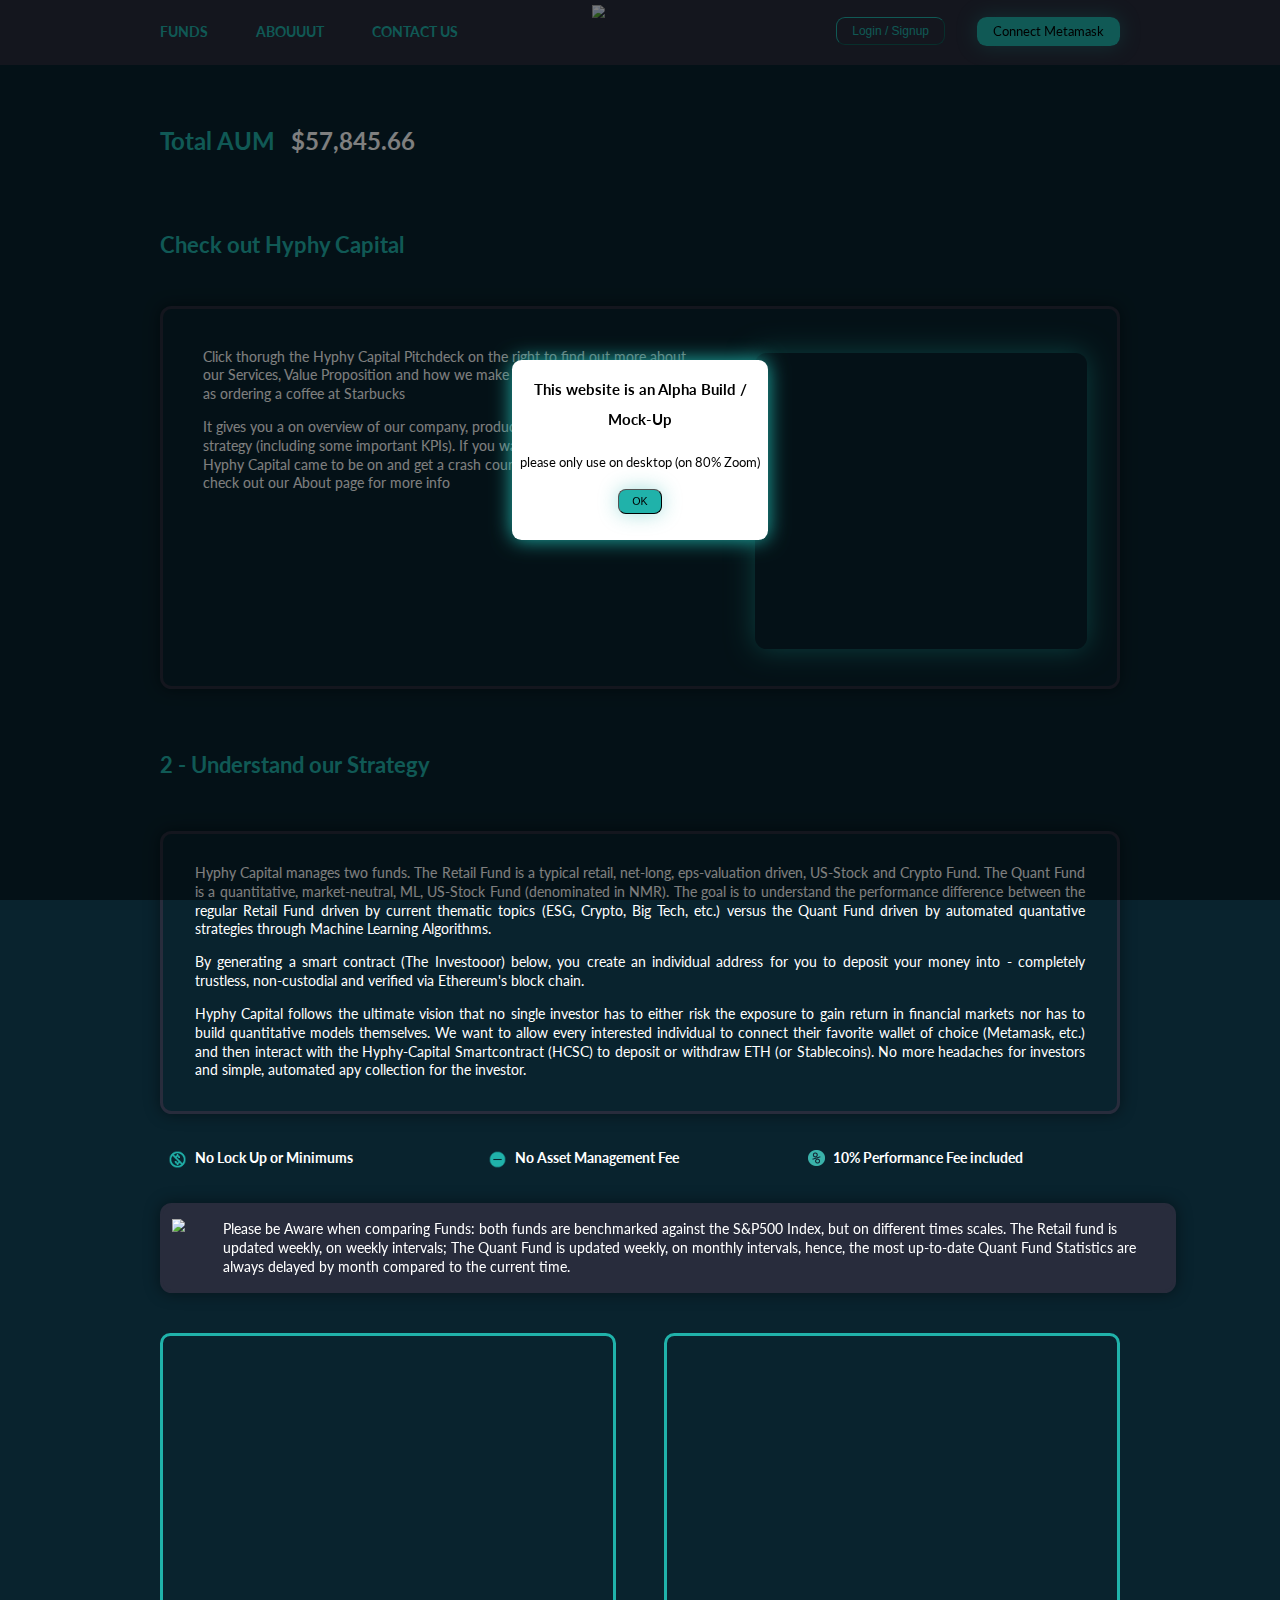
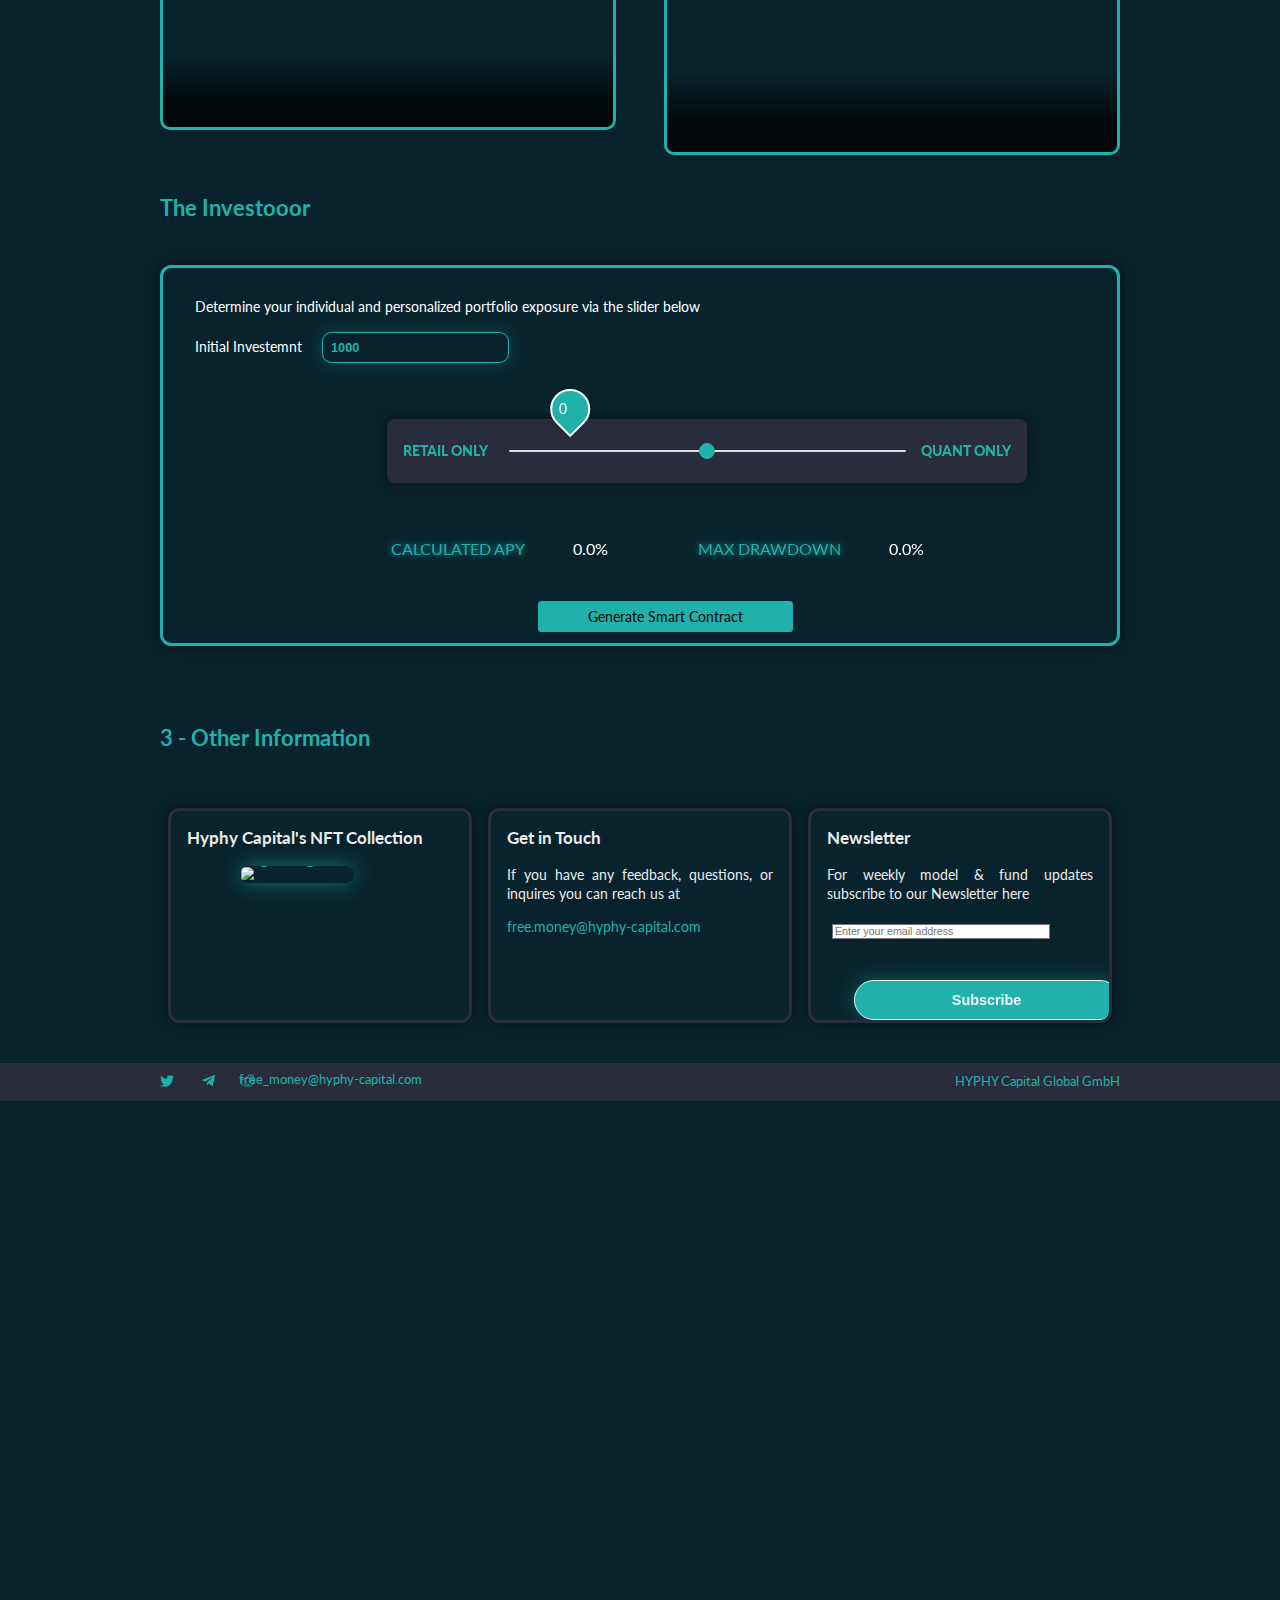
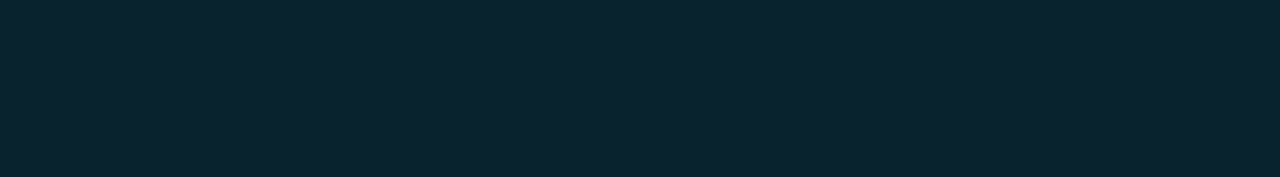
==== index.html @ 33135ef3 "testing" ====
<!DOCTYPE html>
<html lang="en" dir="ltr">
  <head>
    <meta charset="utf-8">
    <meta name="viewport" content="width=device-width, initial-scale=0.8">
    <link rel="icon" type="image/png" href="images/favicon.png"/>
    <title>Funds</title>
    <link rel="preconnect" href="https://fonts.gstatic.com">
    <link href="https://fonts.googleapis.com/css2?family=Lato&display=swap" rel="stylesheet">
    <link rel="stylesheet" href="index51.css">
    <!-- Global site tag (gtag.js) - Google Analytics -->
    <script async src="https://www.googletagmanager.com/gtag/js?id=G-0PZH8E61PS"></script>
    <script>
      window.dataLayer = window.dataLayer || [];
      function gtag(){dataLayer.push(arguments);}
      gtag('js', new Date());

      gtag('config', 'G-0PZH8E61PS');
    </script>
  </head>
  <body style="background-color:#09232eff;">
    <div id="PopUpMain">
      <div id="PopUp">
        <h3 id="Heading">This website is an Alpha Build / Mock-Up</h3>
        <p> please only use on desktop (on 80% Zoom)</p>
        <button class="button-popup">OK</button>

      </div>

    </div>
    <script src="https://ajax.googleapis.com/ajax/libs/jquery/3.3.1/jquery.min.js" type="text/javascript"></script>
    <script type="text/javascript">
    $('.button-popup').click(function(){
        $('#PopUpMain').css('display','none');
      });

    </script>
    <div class="banner"></div>
      <div class="container">
        <div class="nav-wrapper">
          <div class="left-side">
            <div class="nav-link-wrapper active-nav-link">

              <a href="index.html"><p>FUNDS</p></a>
            </div>
            <div class="nav-link-wrapper">
              <a href="about.html"><p>ABOUUUT</p></a>
            </div>
            <div class="nav-link-wrapper">
              <a href="about.html"><p>CONTACT US</p></a>
            </div>
          </div>
          <div class="middle-side">
            <a href="about.html"><img src="images/Hyphy_Logo.png" style="width:120px;height:65px;"></img></a>
          </div>
          <div class="right-side">
            <div class="login nav-link-wrapper">
              <!-- Trigger/Open The Modal -->
              <a href="account_login"><button id="myBtn" class='login-button'>Login / Signup</button></a>

              <!-- The Modal -->
            </div>
            <div class="brand">
              <p><a href="https://metamask.io/" class="button-wallet" target="_blank"> Connect Metamask</a></p>
            </div>
          </div>
        </div>
      </div>
      <div class="aum-wrapper">
        <div class="aum-text"><h2>Total AUM</h2></div>
        <div class="aum-figure"><h2> $57,845.66</h2></div>
      </div>
      <div class="description-wrapper">
        <div class="description-header"><h3> Check out Hyphy Capital </h3></div>
        <div class="description-text-pitchapp">
          <div class="description-text-pitchapp-left">
            <p>Click thorugh the Hyphy Capital Pitchdeck on the right to find out more about our Services, Value Proposition and how we make investing as easy and simple as ordering a coffee at Starbucks </p>
            <p>It gives you a on overview of our company, product, investment process and strategy (including some important KPIs). If you want to learn more about how Hyphy Capital came to be on and get a crash course on investing in 2022 check out our About page for more info</p>
            <div class="arrow"><img src="images/arrow1.png" width="160px" height="70%"></div>
          </div>
          <div class="description-text-pitchapp-right">
            <iframe src="https://pitch.com/embed/d4116bac-54a6-44ca-a33e-fd8a8e272f26" allow="fullscreen" width="96%" height="370" style="border:0"></iframe>
          </div>
        </div>
      </div>
      <div class="description-wrapper">
        <div class="description-header"><h3>2 - Understand our Strategy </h3></div>
        <div class="description-text"> <p>Hyphy Capital manages two funds. The Retail Fund is a typical retail, net-long, eps-valuation driven, US-Stock and Crypto Fund. The Quant Fund is a quantitative, market-neutral, ML, US-Stock Fund (denominated in NMR).
        The goal is to understand the performance difference between the regular Retail Fund driven by current thematic topics (ESG, Crypto, Big Tech, etc.) versus the
        Quant Fund driven by automated quantative strategies through Machine Learning Algorithms.</p>
        <p>By generating a smart contract (The Investooor) below, you create an individual address for you to deposit your money into - completely trustless, non-custodial and verified via Ethereum's block chain.</p>
        <p>Hyphy Capital follows the ultimate vision that no single investor has to either risk the exposure to gain return in financial markets nor has to build quantitative models themselves. We want to allow every interested individual to connect their favorite
          wallet of choice (Metamask, etc.) and then interact with the Hyphy-Capital Smartcontract (HCSC) to deposit or withdraw ETH (or Stablecoins). No more headaches for investors and simple, automated apy collection for the investor. </p></div>

      </div>
      <div class="usp-wrapper">
        <div class="No-Lock">
          <img src="images/nofee.png" style="width:24px;height:24px;"><p>No Lock Up or Minimums</p>
        </div>
        <div class="No-Asset">
        <img src="images/minus.png" style="width:24px;height:24px;"><p>No Asset Management Fee</p>
        </div>
        <div class="Performance-Fee">
        <img src="images/percentage_sign.png" style="width:21px;height:21px;"></a><p>10% Performance Fee included</p>
        </div>
      </div>
      <div class="attention-wrapper">
        <div class="attention-box">
          <img src="images/attention.png" style="width:50px;height:50px;"><p>Please be Aware when comparing Funds: both funds are benchmarked against the S&P500 Index, but on different times scales. The Retail fund is updated weekly, on weekly intervals; The Quant Fund is updated weekly, on monthly intervals,
            hence, the most up-to-date Quant Fund Statistics are always delayed by month compared to the current time.</p>
        </div>
      </div>
      <div class="content-wrapper">
        <div class="portfolio-items-wrapper">
          <! CARD 1>
          <div class="card-wrapper-left">
            <div class="card-left">
              <div class="card-content">

                <h2 class="card-title-left">RETAIL FUND - for the left side of the curve</h2>
                <p class="card-body">Valuation Model based long term, retail, net long, stock and crypto Fund</p>
                <a href="retail.html" class="button"> Learn More</a>
              </div>
            </div>

        </div>
          <! CARD 2>
          <div class="card-wrapper-right">
            <div class="card-right">
              <div class="card-content">

                <h2 class="card-title-right">QUANT FUND - for the right side of the curve</h2>
                <p class="card-body">ML Model based short term, statistical, market neutral, stock Fund denominated in crypto</p>
                <a href="quant.html" class="button"> Learn More</a>
              </div>
            </div>
          </div>
        </div>
      </div>
      <div class="investor-card">
        <div class="investor-description-header"><h3>The Investooor</h3></div>
        <div class="description-card-text"> <p>Determine your individual and personalized portfolio exposure via the slider below</p>
          <div class="form-group">
    				<label class='form-invest' for="price">Initial Investemnt</label>
    				<input type="text" name="price" value="1000" class="form-control">
    			</div>
          <div class="range">
            <div class="sliderValue">
              <label for="quantity"><span name='slider_span'>0</span></label>
            </div>
              <div class="field">
                <div class="value left"> RETAIL ONLY</div>
                <input name="slider_input" type="range" min="-100" max="100" value="0" steps="1">
                <div class="value right">QUANT ONLY</div>
              </div>
            </div>
            <div class="individ-apy-wrapper">
              <div class="drawdown-investor">
                <div class="apy-investor-text">CALCULATED APY</div>
                <span name='total2'>0</span>
              </div>
              <div class="apy-investor">
                <div class="drawdown-investor-text">MAX DRAWDOWN</div>
                <span name='total'>0</span>
              </div>
            </div>
            <script>
              const slideValue = document.querySelector("[name=slider_span]");
              const inputSlider = document.querySelector("[name=slider_input]");
              inputSlider.oninput = (()=>{
                let value = inputSlider.value;
                slideValue.textContent = value;
                slideValue.style.left = (value/2) + "%";
                slideValue.classList.add("show");
              });

            </script>
            <script type="text/javascript">
            // Grab the things I need in the DOM

          	const priceInput = document.querySelector("[name=price]");
          	const quantityInput = document.querySelector("[name=slider_input]");
          	const total = document.querySelector("[name=total]");
            const total2 = document.querySelector("[name=total2]");
          	const quantityLabel = document.querySelector("[name=slider_span]");

          	// Write the function here
          	function calculateDrawdownCost() {
          		const price = priceInput.value;
          		const quantity = quantityInput.value;
          		const cost = price * quantity;
          		console.log(cost);
          		total.innerText = cost.toFixed(1) + "%";
          	}
            function calculateApyCost() {
          		const price = priceInput.value;
          		const quantity = quantityInput.value;
          		const cost = price * quantity;
          		console.log(cost);
          		total2.innerText = cost.toFixed(1) + "%";
          	}

          	//on first run
          	calculateDrawdownCost();
            calculateApyCost();

          	// Add Events Listeners
          	priceInput.addEventListener("[name=price]", calculateDrawdownCost);
          	quantityInput.addEventListener("input", calculateDrawdownCost);
            quantityInput.addEventListener("input", calculateApyCost);
          	quantityInput.addEventListener("[name=slider_input]", updateQuantityLabel);

            </script>
            <div class="generate-contract">
              <a href="retail.html" class="sc-button"> Generate Smart Contract</a>
            </div>
          </div>
      </div>
      <div class="description-2-wrapper">
        <div class="description-header"><h3>3 - Other Information</h3></div>
        <div class="Other-columns">
          <div class="NFT-slider"><h3>Hyphy Capital's NFT Collection</h3>
            <div class="filterDiv 001 show">
              <div class="card">
                <div class="slider">
                  <div class="slides">
                    <input type="radio" name="radio-btn" id="radio1">
                    <input type="radio" name="radio-btn" id="radio2">
                    <input type="radio" name="radio-btn" id="radio3">
                    <input type="radio" name="radio-btn" id="radio4">

                    <div title='KrazyKoala NFT' class="slide first">
                      <a href="https://opensea.io/assets/0x8056ad118916db0feef1c8b82744fa37e5d57cc0/7909">
                      <img src="hc_nft_1.jpeg" alt=""></a>
                    </div>
                    <div class="slide">
                      <a href="https://opensea.io/assets/0xda22422592ee3623c8d3c40fe0059cdecf30ca79/24065">
                      <img src="nft2.png" alt=""></a>
                    </div>
                    <div class="slide">
                      <a href="https://opensea.io/assets/0x78c7549716a6290bd92005eb2a4da9701599428a/3004">
                      <img src="nft3.jpeg" alt=""></a>
                    </div>
                    <div class="slide ">
                      <a href="https://opensea.io/assets/0x78c7549716a6290bd92005eb2a4da9701599428a/5715">
                      <img src="nft4.jpeg" alt=""></a>
                    </div>
                    <div class="navigation-auto">
                      <div class="auto-btn1"></div>
                      <div class="auto-btn2"></div>
                      <div class="auto-btn3"></div>
                      <div class="auto-btn4"></div>

                    </div>
                  </div>
                    <div class="navigation-manual">
                    <label for="radio1" class="manual-btn"></label>
                    <label for="radio2" class="manual-btn"></label>
                    <label for="radio3" class="manual-btn"></label>
                    <label for="radio4" class="manual-btn"></label>

                    </div>
                  </div>
              </div>
            </div>
          </div>
          <div class="Contact"> <h3>Get in Touch</h3><p>If you have any feedback, questions, or inquires you can reach us at</p><p><a>free.money@hyphy-capital.com</a></p></div>
          <div class="Newsletter-main"><h3>Newsletter</h3> <p>For weekly model & fund updates subscribe to our Newsletter here</p>
            <link href="//cdn-images.mailchimp.com/embedcode/horizontal-slim-10_7.css" rel="stylesheet" type="text/css">
            <style type="text/css">
            	#mc_embed_signup{}
            	/* Add your own Mailchimp form style overrides in your site stylesheet or in this style block.
            	   We recommend moving this block and the preceding CSS link to the HEAD of your HTML file. */
            </style>
            <div id="mc_embed_signup">
            <form action="https://hyphy-capital.us5.list-manage.com/subscribe/post?u=2433caf9b27ea63d16f3f8ee9&amp;id=472504d957" method="post" id="mc-embedded-subscribe-form" name="mc-embedded-subscribe-form" class="validate" target="_blank" novalidate>
                <div id="mc_embed_signup_scroll">
              <div class="newsletter-wrapper">
            	<h1><label for="mce-EMAIL"></label></h1></div>
            	<input type="email" value="" name="EMAIL" class="email" id="mce-EMAIL" placeholder="Enter your email address" required style="position: relative;left: 2%;top: 1%; width:80%;">
                <!-- real people should not fill this in and expect good things - do not remove this or risk form bot signups-->
                <div style="position: absolute; left: -5000px;" aria-hidden="true"><input type="text" name="b_2433caf9b27ea63d16f3f8ee9_472504d957" tabindex="-1" value=""></div>
                <div class="clear"><input type="submit" value="Subscribe" name="subscribe" id="mc-embedded-subscribe" class="newsletter-button" style="position: relative;left: 10%;margin-top:15%;"></div>
                </div>
            </form>
            </div>
          </div>
        </div>
      </div>
      <div class="Footer">
        <div class="Links">
          <div class="twitter">
            <a href="https://twitter.com"><img src="images/twitter_icon_lsg.png" style="color:red;width:18px;height:18px;"></a>
          </div>
          <div class="tele">
          <a href="https://telegram.com"><img src="images/tele_icon_lsg.png" style="width:21px;height:21px;"></a>
          </div>
          <div class="reddit">
          <a href="https://reddit.com"><img src="images/reddit_icon_lsg.png" style="width:19px;height:19px;"></a>
          </div>
        </div>
        <div class="email">free_money@hyphy-capital.com</div>
        <div class="Info">HYPHY Capital Global GmbH</div>

      </div>

</body>

</html>
---- index51.css ----
body{
  font-family: "Lato", sans-serif;
  margin: 0px;
  line-height: 2;
  zoom: 80%;
  }

.container{
  display: grid;
  position: sticky;
  top: 0px;
  grid-template-columns: 1fr;
}

.container-info{
  display: grid;
  grid-template-columns: 1fr;
}

#PopUpMain {
  position: fixed;
  width: 100%;
  height: 100%;
  background-color: rgb(0, 0, 0, 0.5);
  z-index: 1001;
}

#PopUp {
  width: 20%;
  height: 20%;
  background-color: white;
  position: absolute;
  top: 50%;
  left: 50%;
  transform: translate(-50%, -50%);
  box-shadow: 0 0 25px lightseagreen;
  border-radius: 0.75em;
  text-align: center;

}

.button-popup {
  cursor: pointer;
  display: inline;
  text-decoration: none;
  color: black;
  background-color: lightseagreen;
  box-shadow: 0 0 25px rgba(32,178,170, 0.4);
  padding: 0.5em 1.25em;
  border-radius: 0.75em;

}

.modal {
  display: none; /* Hidden by default */
  position: fixed; /* Stay in place */
  z-index: 1; /* Sit on top */
  padding-top: 100px; /* Location of the box */
  left: 0;
  top: 0;
  width: 100%; /* Full width */
  height: 100%; /* Full height */
  overflow: auto; /* Enable scroll if needed */
  background-color: rgb(0,0,0); /* Fallback color */
  background-color: rgba(0,0,0,0.4); /* Black w/ opacity */
}

/* Modal Content
.modal-content {
  background-color: #fefefe;
  margin: auto;
  padding: 20px;
  border: 1px solid #888;
  width: 80%;
}

/* The Close Button */
.close {
  color: #aaaaaa;
  float: right;
  font-size: 28px;
  font-weight: bold;
}

.close:hover,
.close:focus {
  color: #000;
  text-decoration: none;
  cursor: pointer;
}

.modal-content{
  position: absolute;
  top: 50%;
  left: 50%;
  transform: translate(-50%, -50%);
  width: 400px;
  background: white;
  border-radius: 10px;
  box-shadow: 10px 10px 15px rgba(0,0,0,0.05);
}
.modal-content h1{
  text-align: center;
  padding: 20px 0;
  border-bottom: 1px solid silver;
}

.modal-content span{
  position: relative;
  left: -5%;

}
.modal-content form{
  padding: 0 40px;
  box-sizing: border-box;
}
form .txt_field{
  position: relative;
  border-bottom: 2px solid #adadad;
  margin: 30px 0;
}
.txt_field input{
  width: 100%;
  padding: 0 5px;
  height: 40px;
  font-size: 16px;
  border: none;
  background: none;
  outline: none;
}
.txt_field label{
  position: absolute;
  top: 50%;
  left: 5px;
  color: #adadad;
  transform: translateY(-50%);
  font-size: 16px;
  pointer-events: none;
  transition: .5s;
}
.txt_field span::before{
  content: '';
  position: absolute;
  top: 40px;
  left: 0;
  width: 0%;
  height: 2px;
  background: #2691d9;
  transition: .5s;
}
.txt_field input:focus ~ label,
.txt_field input:valid ~ label{
  top: -5px;
  color: #2691d9;
}
.txt_field input:focus ~ span::before,
.txt_field input:valid ~ span::before{
  width: 100%;
}
.pass{
  margin: -5px 0 20px 5px;
  color: #a6a6a6;
  cursor: pointer;
}
.pass:hover{
  text-decoration: underline;
}
input[type="submit"]{
  width: 100%;
  height: 50px;
  border: 1px solid;
  background: lightseagreen;
  border-radius: 25px;
  font-size: 18px;
  color: #e9f4fb;
  font-weight: 700;
  cursor: pointer;
  outline: none;
}
input[type="submit"]:hover{
  border-color: #2691d9;
  box-shadow: 0 0 35px rgb(32, 178, 170, 85%);
  transition: .5s;
}
.signup_link{
  margin: 30px 0;
  text-align: center;
  font-size: 16px;
  color: #666666;
}
.signup_link a{
  color: #2691d9;
  text-decoration: none;
}
.signup_link a:hover{
  text-decoration: underline;
}

.nav-wrapper{
  display: flex;
  justify-content: space-between;
  padding-left: 200px;
  padding-top: 5px;

  padding-right: 200px;
  color: lightseagreen;
  background-color: #282c3c;
}

.content {
  padding: 16px;
}

/* The sticky class is added to the navbar with JS when it reaches its scroll position */
.sticky {
  position: fixed;
  top: 0;
  width: 100%;
}

/* Add some top padding to the page content to prevent sudden quick movement (as the navigation bar gets a new position at the top of the page (position:fixed and top:0) */
.sticky + .content {
  padding-top: 60px;
}

.left-side{
  display: flex;
}

.middle-side {
  position: relative;
  left: -40px;
}

.right-side {
  display: flex;
}

.login {
  position: relative;
  top: 20%;
  margin-right: 40px;
}

.nav-wrapper > .left-side > div {
  margin-right: 60px;
  font-size: 15px;

}


.nav-link-wrapper{
  height: 25px;
  font-weight: bold;
  padding-bottom: 1px;
  font-size: 18px;
  color: lightseagreen;
  border-bottom: 3px solid transparent;
  transition: border-bottom 0.5s;
  /*margin-right: 40px;*/
}

.nav-link-wrapper a {
  font-size: 18px;
  font-weight: bold;
  color: lightseagreen;
  text-decoration: none;
  transition: 0.5s;
}

.nav-link-wrapper:hover {
  border-bottom: 1px solid lightseagreen;
}

.nav-link-wrapper a:hover {
  color: lightseagreen;
}



.active-nav-link a {
  color:lightseagreen !important;
}


.aum-wrapper {
  padding-top: 40px;
  padding-left: 200px;
  display: flex;
}

.aum-text {
  color: lightseagreen;
  font-size: 20px;
  font-weight: 900;
  padding-right: 20px;
}

.aum-figure {
  color: white;
  font-size: 20px;
  font-weight: 900;
}

.description-wrapper-header {
  justify-content: space-between;
  padding-left: 100px;
  padding-right: 100px;
  padding-top: 100px;
  padding-bottom: 20px;

}

.description-wrapper {
  justify-content: space-between;
  padding-left: 200px;
  padding-right: 200px;
  padding-top: 20px;
  padding-bottom: 20px;

}

.investor-card {
  justify-content: space-between;
  padding-left: 200px;
  padding-right: 200px;
  padding-bottom: 60px;

}

.description-2-wrapper {
  justify-content: space-between;
  padding-left: 200px;
  padding-right: 200px;
  padding-bottom: 40px;

}

.description-header {
  font-size: 24px;
  font-weight: 900;
  color: lightseagreen;
  padding-bottom: 20px;
}

.investor-description-header {
  font-size: 24px;
  font-weight: 900;
  color: lightseagreen;
  padding-bottom: 10px;
}



.description-text {
  color: #EBEBEB;
  margin-top: 5px;
  font-size: 18px;
  line-height: 1.3;
  text-align: justify;
}

.description-card-text {
  color: #EBEBEB;
  margin-top: 5px;
  font-size: 18px;
  line-height: 1.3;
  text-align: justify;
}


.description-text-pitchapp {
  font-size: 18px;
  line-height: 1.3;
  padding-left: 20px;
  padding-right: 20px;
  color: white;
  background-color: #09232eff;
  box-shadow: 0 0 20px rgba(0, 0, 0, 0.45);
  border-style: solid;
  border-color: #282c3c;
  border-radius: 0.9rem;
  overflow: hidden;
  display: grid;
  grid-template-columns: 1fr 1fr;
}

.description-text-pitchapp-left {
  padding-top: 30px;
  padding-left: 30px;
  padding-right: 40px;
}

.arrow {
  padding-top: 50px;
  padding-left: 450px;
  transform: rotate(-20deg);
  /*text-align: center;*/
}

.description-text-pitchapp-right {
  position: relative;
  vertical-align: middle;
  padding-top: 55px;
  padding-bottom: 40px;
  padding-left: 40px;
}

.description-text-pitchapp-right iframe {
  background-color: #09232eff;
  box-shadow: 0 0 35px rgb(32, 178, 170, 65%);
  border-style: solid;
  border-color: lightseagreen;
  border-radius: 0.9rem;
  overflow: hidden;
}

.Other-columns {
  display: grid;
  grid-template-columns: 1fr 1fr 1fr;
}


.NFT-slider {
  color: #EBEBEB;
  margin: 10px;
  font-size: 18px;
  line-height: 1.3;
  text-align: justify;
  padding-left: 20px;
  padding-right: 20px;
  background-color: #09232eff;
  box-shadow: 0 0 20px rgb(0 0 0 / 45%);
  border-style: solid;
  border-color: #282c3c;
  border-radius: 0.9rem;
  overflow: hidden;
}

.Contact {
  color: #EBEBEB;
  margin: 10px;
  font-size: 18px;
  line-height: 1.3;
  text-align: justify;
  padding-left: 20px;
  padding-right: 20px;
  background-color: #09232eff;
  box-shadow: 0 0 20px rgb(0 0 0 / 45%);
  border-style: solid;
  border-color: #282c3c;
  border-radius: 0.9rem;
  overflow: hidden;
}

.Contact a {
  color: lightseagreen;
  background-color: transparent;
  text-decoration: none;
}

.Newsletter-main {
  color: #EBEBEB;
  margin: 10px;
  font-size: 18px;
  line-height: 1.3;
  text-align: justify;
  padding-left: 20px;
  padding-right: 20px;
  background-color: #09232eff;
  box-shadow: 0 0 20px rgb(0 0 0 / 45%);
  border-style: solid;
  border-color: #282c3c;
  border-radius: 0.9rem;
  overflow: hidden;
}

.filterDiv {
  float: left;
  display: none;
  margin-left: 20%;
  padding-bottom: 25px;
}

.show {
  display: block;
}

.attention-wrapper {
  position: relative;
  margin-bottom: 40px;
  color: white;
  left: 200px;
  width: 78.3%;
  padding-left: 10px;
  top: 20px;
  bottom: 60px;
  color: black;
  line-height: 1.4;
  background-color: #282c3c;
  box-shadow: 0 0 20px rgb(0 0 0 / 45%);
  border-style: solid;
  border-color: #282c3c;
  border-radius: 0.9rem;
  overflow: hidden;
}

.attention-box {
  color: white;
  font-size: 17px;
  display: flex;
  padding-right: 15px;
}

.attention-box img{
  padding-top: 15px;
  padding-right: 15px;
}

.attention-box a{
  color: lightseagreen;
  font-size: 17px;
  background-color: transparent;
  text-decoration: none;
}

.card{
  color: var(--clr-neutral-100);
  float: left;
  display: none;
  /*background-image: url(images/retail2.png);*/
  /*background-size: cover;*/
  /*padding: 17rem 0 0;*/
  /*width: 50%;
  /*max-height: 40px;*/
  /*border-style: solid;
  border-color: #fadf96;*/
  height: 100%;
  width: 75%;
  border-radius: 0.99rem;
  display: block;
  overflow: hidden;
  box-shadow: 0 0 25px rgba(32, 178, 170, 0.6);
  justify-content: center;

  transition: transform 300ms ease;
}

.manual-btn {
  border: 4px solid lightseagreen;
  padding: 5px;
  border-radius: 10px;
  cursor: pointer;
  transition: 0.2s;

}

.manual-btn:not(:last-child) {
  margin-right: 40px;
}

.manual-btn:hover {
  background: lightseagreen;
}

#radio1:checked ~ .first {
  margin-left: 0;
}

#radio2:checked ~ .first {
  margin-left: -20%;
}

#radio3:checked ~ .first {
  margin-left: -40%;
}

#radio4:checked ~ .first {
  margin-left: -60%;
}

.slider {
  width: 100%;
  height: 100%;
  border-radius: 10px;
}

.slides {
  width: 500%;
  height: 100%;
  display: flex;
}

.slides input {
  display: none;
}

.slide {
  width: 20%;
  transition: 2s;
}

.slide img{
  width: 100%;
  height: 100%;
}

.navigation-manual {
  position: relative;
  /*width: 1%;*/
  margin-top: -20px;
  display: flex;
  padding-top: 0px;
  padding-left: 15%;
  top: -20px;
}


:root {
  --clr-neutral-900: hsl(207, 19%,9%);
  --clr-neutral-100: hsl(0,0%,100%);
  --clr-accent-400: hsl(142, 90%, 61%);
}

.card-wrapper-left {
  padding-left: 200px;
  padding-right: 30px;
  padding-bottom: 10px;
  padding-top: 30px;
}

.card-wrapper-right {
  padding-left: 30px;
  padding-right: 200px;
  padding-bottom: 10px;
  padding-top: 30px;
}

.card-left{
  color: var(--clr-neutral-100);
  background-image: url(images/retail3.png);
  background-size: cover;
  padding: 17rem 0 0;
  max-width: 100%;
  border-style: solid;
  border-color: lightseagreen;
  border-radius: 0.8rem;
  overflow: hidden;

  transition: transform 500ms ease;
}

.card-right{
  color: var(--clr-neutral-100);
  background-image: url(images/quant2.png);
  background-size: cover;
  text-align: right;
  padding: 17rem 0 0;
  max-width: 100%;
  border-style: solid;
  border-color: lightseagreen;
  border-radius: 0.8rem;
  overflow: hidden;

  transition: transform 500ms ease;
}

.card-left:hover {
  transform: scale(1.04);
}

.card-right:hover {
  transform: scale(1.04);
}

.card-content {
  --padding: 1.5rem;
  padding: var(--padding);
  background: linear-gradient(
    hsl(0 0% 0% / 0),
    hsl(0 0% 0% / 0.75) 25%,
    hsl(0 0% 0% / 0.9)
    );

  transform: translateY(60%);
  transition: transform 400ms ease;
}

.card-content > * {
  opacity: 0;
  transition: opacity 400ms linear;
}

.card-left:hover .card-content {
  transform: translateY(0);
}

.card-right:hover .card-content {
  transform: translateY(0);
}

.card-left:hover .card-content > * {
  opacity: 1;
}

.card-right:hover .card-content > * {
  opacity: 1;
}

.card-title-left {
  position: relative;
  width: max-content;
}

.card-title-right {
  position: absolute;
  right: -200px;
  text-align: right;
  width: max-content;
}

.card-title-left::after{
  content: "";
  position: absolute;
  height: 4px;
  left: calc(var(--padding)*-1);
  bottom: 0;
  width: calc(100% + var(--padding));
  background: lightseagreen;
  transform: scaleX(0);
  transform-origin: left;
  transition: transform 600ms ease;
}

.card-title-right::after{
  content: "";
  position: absolute;
  height: 4px;
  right: calc(var(--padding)*-1);
  bottom: 0;
  width: calc(100% + var(--padding));
  background: lightseagreen;
  transform: scaleX(0);
  transform-origin: right;
  transition: transform 600ms ease;
}


.card-left:hover .card-title-left::after {
  transform: scaleX(1);
}

.card-right:hover .card-title-right::after {
  transform: scaleX(1);
}

.card-body {
}

.button {
  cursor: pointer;
  display: inline;
  text-decoration: none;
  color: black;
  background-color: lightseagreen;
  padding: 0.5em 1.25em;
  border-radius: 0.25em;

}

.button:hover, button.focus {
  background-color: white;
}

.sc-button {
  cursor: pointer;
  display: inline;
  text-decoration: none;
  color: black;
  background-color: lightseagreen;
  padding: 0.5em 3.5em;
  border-radius: 0.25em;

}

.sc-button:hover, sc-button.focus {
  background-color: white;
}

.individ-apy-wrapper{
  display: grid;
  grid-template-columns: 1fr 1fr;
  justify-content: space-between;
  font-size: 20px;
  padding-left: 22%;
  padding-bottom: 20px;
}

.form-control {
    height: 35px;
    font-size: 16px;
    font-weight: bolder;
    padding-left: 10px;
    color: lightseagreen;
    background-color: #09232eff;
    border-style: solid;
    border-radius: 0.75em;
    border-color: lightseagreen;
    box-shadow: 0 0 20px rgba(32,178,170, 0.3);
}

.form-invest{
    padding-right: 20px;
}


.login-button {
  cursor: pointer;
  display: inline;
  text-decoration: none;
  color: lightseagreen;
  background-color: #282c3c;
  padding: 0.5em 1.25em;
  border-radius: 0.75em;
  border-color: lightseagreen;
  font-size: 15px;
  font-weight:normal;
}

.login-button:hover, login-button.focus {
  color: black;
  background-color: white;
  box-shadow: 0 0 25px rgba(255,255,255, 0.3);
}

.button-wallet {
  cursor: pointer;
  display: inline;
  text-decoration: none;
  color: black;
  background-color: lightseagreen;
  box-shadow: 0 0 25px rgba(32,178,170, 0.4);
  padding: 0.5em 1.25em;
  border-radius: 0.75em;

}

.button-wallet:hover, button-wallet.focus {
  background-color: white;
  box-shadow: 0 0 25px rgba(255,255,255, 0.3);
}

.newsletter-button{
  font-size: 16px;
  cursor: pointer;
  display: inline;
  text-decoration: none;
  color: black;
  background-color: lightseagreen;
  box-shadow: 0 0 25px rgba(32,178,170, 0.4);
  padding: 0.5em 1.25em;
  border-radius: 0.75em;

}

.newsletter-button:hover, newsletter-button.focus {
  background-color: white;
  box-shadow: 0 0 25px rgba(255,255,255, 0.3);
}

.body-padding {
  padding-left: 400px;
  padding-right: 400px;
}

.clear {
  position: relative;

}

.email {
  position: absolute;
  left: 800px;

}

.stat-brand p {
  color: lightseagreen;
}

.brand p {
  position: relative;
  top: 4%;
}


.button-quant {
  cursor: pointer;
  display: inline;
  text-decoration: none;
  color: black;
  background-color: white;
  box-shadow: 0 0 25px rgba(32,178,170, 0.4);
  padding: 0.5em 1.25em;
  border-radius: 0.75em;

}

.button-quant:hover, button-quant.focus {
  background-color: white;
  box-shadow: 0 0 25px rgba(255,255,255, 0.3);
}

.button-quant-strategy {
  cursor: pointer;
  display: inline;
  text-decoration: none;
  color: black;
  background-color: lightseagreen;
  box-shadow: 0 0 25px rgba(32,178,170, 0.4);
  padding: 0.5em 1.25em;
  border-radius: 0.75em;

}

.button-quant-strategy:hover, button-quant-strategy.focus {
  background-color: white;
  box-shadow: 0 0 25px rgba(255,255,255, 0.3);
}

.Footer {
  display: grid;
  grid-template-columns: 1fr 1fr;
  position: relative;
  display: flex;
  color: lightseagreen;
  background-color: #282c3c;
  width: 100%;
  justify-content: space-between;
  bottom: 0;

  padding-top: 5px;
  padding-bottom: 5px;        /* Footer height */
}

.Links {
  display: grid;
  grid-template-columns: repeat( 4, minmax(25px, 1fr) );
  padding-left: 200px;
}

.twitter {
  color: lightseagreen;
  margin-top: 5px;
  width: 50px;
}

.tele {
  margin-top: 6px;
  width: 50px;
}

.reddit {
  margin-top: 5px;
  width: 50px;
}

.email {
  position: absolute;
  left: 18.7%;
}


.Info {
  margin-top: 2px;
  padding-right: 200px;

}

.nav-wrapper-quant{
  display: flex;
  justify-content: space-between;
  padding-top: 20px;
  padding-bottom: 20px;
  padding-right: 100px;
  color: lightseagreen;
}

.nav-wrapper-quant > .left-side > div {
  margin-right: 50px;
  font-size: 16px;
}



.quant-wrapper{
  //display: flex;//
  justify-content: space-between;
  font-size: 20px;
  padding-left: 200px;
  padding-top: 60px;
  padding-bottom: 20px;
  padding-right: 200px;
}

.funds-describer {
  display: grid;
  grid-template-columns: 1fr 1fr;
}

.funds-wrapper{
  //display: flex;//
  justify-content: space-between;
  font-size: 20px;
  padding-left: 200px;
  padding-top: 60px;
  padding-bottom: 20px;
  padding-right: 100px;
}

.quant-fund-wrapper{
  //display: flex;//
  justify-content: space-between;
  font-size: 20px;
  padding-left: 100px;
  padding-top: 60px;
  padding-bottom: 20px;
  padding-right: 100px;
}

.quant-fund-info {
  display: grid;
  grid-template-columns: 1fr 1fr;
}

.quant-left{
  display: flex;
  font-weight: 900;
  color: lightseagreen;
}

.quant-aum {
  padding-top: 20px;
  display: flex;
}

.quant-aum-text {
  color: lightseagreen;
  padding-right: 60px;
  text-shadow: 0 0 8px rgba(32,178,170, 0.9);
}

.drawdown-investor {
  padding-top: 20px;
  display: flex;
}

.drawdown-investor-text {
  color: lightseagreen;
  padding-right: 60px;
  text-shadow: 0 0 8px rgba(32,178,170, 0.9);
}

.apy-investor {
  position: relative;
  left: -50px;
  padding-top: 20px;
  display: flex;
}

.apy-investor-text {
  color: lightseagreen;
  padding-right: 60px;
  text-shadow: 0 0 8px rgba(32,178,170, 0.9);
}

.quant-aum-figure {
  color: white;
  padding-left: 40px;
  text-align: right;
  text-shadow: 0 0 10px rgba(255,255,255, 0.5);
}

.quant-apy {
  display: flex;
}

.quant-apy-text {
  color: lightseagreen;
  padding-right: 67px;
  background-color:lightseagreen;
  height: 3px;
  text-shadow: 0 0 8px rgba(32,178,170, 0.9);
}

.quant-apy-figure {
  color: white;
  padding-left: 40px;
  text-align: right;
  text-shadow: 0 0 10px rgba(255,255,255, 0.5);
}

.quant-corr {
  display: flex;
}

.quant-corr-text {
  color: lightseagreen;
  padding-right: 27px;
  background-color:lightseagreen;
  height: 3px;
  text-shadow: 0 0 8px rgba(32,178,170, 1.5);
}

.quant-corr-figure {
  color: white;
  padding-left: 40px;
  text-align: right;
  text-shadow: 0 0 10px rgba(255,255,255, 0.5);
}

.quant-corr-text-line {
  padding-right: 27px;
  background-color:lightseagreen;
  height: 3px;
  width: 10.1%;
}

.quant-describer p {
    color: lightseagreen;
    text-shadow: 0 0 8px rgba(32,178,170, 1);
    border-style: solid;
    border-left: 2px lightseagreen;
    border-top:2px lightseagreen;
    border-right: 2px lightseagreen;
}

.quant-stats p {
    color: white;
    padding-left: 40px;
    border-style: solid;
    border-color: lightseagreen;
    border-left: 2px;
    border-top:2px;
    border-right: 2px ;
}


.canvas-wrapper {
    position: relative;
}

.wrapper canvas {
    position: absolute;
    top: 0;
    left: 0;
}


.table-wrapper {
  padding-top: 10px;
  padding-left: 201px;
  padding-right: 200px;
}

.styled-table {
    border-collapse: collapse;

    margin: 35px 0;
    font-size: 1em;
    font-family: "Lato";
    min-width: 400px;
    box-shadow: 0 0 30px rgba(0, 0, 0, 0.7);
}

.styled-table thead {
  font-weight: 900;
}

.styled-table thead tr {
    background-color: #282c3c;
    color: lightseagreen;
    text-align: left;
}

.styled-table th,
.styled-table td {
    padding-top: 12px;
    padding-bottom: 12px;
    padding-left: 15px;
    padding-right: 75px;
}

.styled-table tbody tr {
    border-bottom: 2px solid #282c3c;
    color: white;
    background-color: #0a5e5fff;
}

.styled-table tbody tr:nth-of-type(even) {
    background-color: lightseagreen;
}

.styled-table tbody tr:last-of-type {
    border-bottom: 4px solid #282c3c;
}

.table-asterisks-wrapper {
  position: relative;
  left: 200px;
  width: 78.3%;
  padding-left: 10px;
  top: 20px;
  bottom: 60px;
  color: white;
  line-height: 1.4;
  background-color: #282c3c;
  box-shadow: 0 0 20px rgba(0, 0, 0, 0.45);
  border-style: solid;
  border-color: #282c3c;
  border-radius: 0.9rem;
  overflow: hidden;
}

.asterisk-one {
  font-size: 13px;
  font-weight: bold;
}
.asterisk-two {
  font-size: 13px;
  font-weight: bold;
}
.asterisk-three {
  font-size: 13px;
  font-weight: bold;
}

.blocker-wrapper {
  height: 80px;
}

.newsletter-wrapper {
  width: 100%;
  height: 100%;
  display: flex;
  flex-direction: column;
  justify-content: center;
  align-items: center;
}

.newsletter-wrapper h1 {
  color: lightseagreen;
  font-size: 22px;
  margin-block-start: 0.1em;
  margin-block-end: 0.1em;
  margin-inline-start: 0px;
  margin-inline-end: 0px;
  font-weight: bold;
}
.newsletter-wrapper p {
  color: white;
}

.newsletter {
  max-width: 550px;
  width: 100%;
  position: relative;
}

.newsletter .input {
  width: 400px;
  padding: 30px 100px 30px 60px;
  border-radius: 5px;
  border: none;
  font-weight: bold;
}

.newsletter .fas {
  position: absolute;
  top: 50%;
  transform: translateY(-50%);
  left: 20px;
  font-size: 18px;
}

.newsletter .btn {
  position: absolute;
  top: 50%;
  right: 30px;
  transform: translateY(-50%);
  background: lightseagreen;
  padding: 15px 20px;
  border-radius: 25px;
  font-size: 12px;
  letter-spacing: 3px;
  color: white;
  text-transform: uppercase;
  cursor: pointer;
}

.wallet-wrapper {
  display: flex;
  padding-bottom: 60px;
  text-align: center;
  justify-content: center;
}

.active-wrapper {
  padding-top: 20px;
  padding-right: 120px;
}


.passive-wrapper {
  padding-top: 20px;
  padding-left: 120px;
}


.active-wrapper h1 {
  color: lightseagreen;
  font-size: 22px;
}

.active-wrapper p {
  color: white;
  font-size: 16px;
}

.active-wrapper a {
  font-weight: bold;
  color: white;
  font-size: 16px;
}

.passive-wrapper a {
  font-weight: bold;
  color: white;
  font-size: 16px;
}

.passive-wrapper h1 {
  color: lightseagreen;
  font-size: 22px;
}

.passive-wrapper p {
  color: white;
  font-size: 16px;
}

.active-address {
  display: flex;
}

.passive-address {
  display: flex;
}

.etherscan-link {
  position: relative;
  top: 15px;
  padding-left: 25px;
}

.list {
  padding-left: 100px;
}

.description-text {
  padding-left: 40px;
  padding-right: 40px;
  padding-top: 20px;
  padding-bottom: 20px;
  color: white;
  background-color: #09232eff;
  box-shadow: 0 0 20px rgba(0, 0, 0, 0.45);
  border-style: solid;
  border-color: #282c3c;
  border-radius: 0.9rem;
  overflow: hidden;
  }

.description-card-text {
  padding-left: 40px;
  padding-right: 40px;
  padding-top: 20px;
  padding-bottom: 20px;
  color: white;
  background-color: #09232eff;
  box-shadow: 0 0 20px rgba(0, 0, 0, 0.45);
  border-style: solid;
  border-color: lightseagreen;
  border-radius: 0.9rem;
  overflow: hidden;
  }

.description-text a {
  color: lightseagreen;
  background-color: transparent;
  text-decoration: none;
}

.description-text a:hover {
  color: lightseagreen;
  background-color: transparent;
  text-decoration: underline;
}

.generate-contract {
  position: relative;
  padding-top: 40px;
  padding-left: 38.5%;
}


.description-text-wrapper {
  padding-top: 100px;
  padding-left: 200px;
  padding-right: 200px;
  display: grid;
  grid-template-columns: 1fr 1fr;
}

.description-video {
  position: relative;
  padding-top: 125px;
  padding-left: 150px;
  align-items: center;

}

.description-distribution {
  position: relative;
  padding-top: 25px;
  padding-left: 150px;
  align-items: center;

}

.description-video iframe{
  background-color: #09232eff;
  box-shadow: 0 0 35px rgba(0, 0, 0, 0.95);
  border-style: solid;
  border-color: #282c3c;
  border-radius: 0.9rem;
  overflow: hidden;
  }

.usp-wrapper {
  display: grid;
  grid-template-columns: 1fr 1fr 1fr;
  padding-left: 200px;
  padding-right: 200px;
  color: white;
  }

.No-Lock {
  display: flex;
  padding-left: 10px;
  font-size: 18px;
  font-weight: bold;
  }

.No-Lock img {
  padding-top: 25px;
  padding-right: 10px;
  }

.No-Asset {
  display: flex;
  padding-left: 10px;
  font-size: 18px;
  font-weight: bold;
  }

.No-Asset img {
  padding-top: 25px;
  padding-right: 10px;
  }

.Performance-Fee {
  display: flex;
  padding-left: 10px;
  font-size: 18px;
  font-weight: bold;
  }

.Performance-Fee img {
  padding-top: 25px;
  padding-right: 10px;
  }

.etoro-wrapper {
  text-align: center;
  padding-top: 20px;
  }

.etoro-wrapper h1 {
  color: lightseagreen;
  font-size: 22px;
}

.etoro-wrapper p {
  color: white;
  font-size: 16px;
}

.etoro-wrapper a {
  font-weight: bold;
  color: white;
  font-size: 16px;
  }

.description-blocker {
  padding-top: 20px;
  }

.range{
  position: relative;
  margin-top: 70px;
  margin-bottom: 50px;
  left: 21.6%;
  height: 80px;
  width: 500px;
  background: #282c3c;
  border-radius: 10px;
  padding: 0 150px 0 150px;
  box-shadow: 0 0 20px rgb(0 0 0 / 45%);
}
.sliderValue{
  position: relative;
  width: 100%;
}
.sliderValue span{
  position: absolute;
  height: 45px;
  width: 45px;
  font-weight: 500;
  top: -40px;
  margin-left: 65px;
  line-height: 55px;
  z-index: 2;
  color: #fff;
  transform-origin: bottom;
  transition: transform 0.3s ease-in-out;
}

.sliderValue span.show {
  transform: translateX(380%) scale(1);
}
.sliderValue span:after {
  position: absolute;
  content: '';
  height: 100%;
  width: 100%;
  background: lightseagreen;
  border: 3px solid #fff;
  z-index: -1;
  left: 15px;
  top: 2px;
  transform: translateX(-52%) rotate(45deg);
  border-bottom-left-radius: 50%;
  box-shadow: 0px 0px 8px rgba(0,0,0,0.1);
  border-top-left-radius: 50%;
  border-top-right-radius: 50%;
}
.field{
  display: flex;
  align-items: center;
  justify-content: center;
  height: 100%;
  position: relative;
}
.field .value{
  position: absolute;
  font-size: 18px;
  color: lightseagreen;
}
.field .value.left{
  left: -130px;
  font-weight: 1000;
}
.field .value.right{
  right: -130px;
  font-weight: 1000;
}
.range input{
  -webkit-appearance: none;
  width: 100%;
  height: 3px;
  background: #ddd;
  border-radius: 5px;
  outline: none;
  border: none;
  z-index: 2222;
}
.range input::-webkit-slider-thumb{
  -webkit-appearance: none;
  width: 20px;
  height: 20px;
  background: red;
  border-radius: 50%;
  background: lightseagreen;
  border: 1px solid lightseagreen;
  cursor: pointer;
}
.range input::-moz-range-thumb{
  -webkit-appearance: none;
  width: 20px;
  height: 20px;
  background: red;
  border-radius: 50%;
  background: lightseagreen;
  border: 1px solid lightseagreen;
  cursor: pointer;
}








.portfolio-items-wrapper{
  display: grid;
  grid-template-columns: 1fr 1fr;
}

.portfolio-item-wrapper-left{
  position: relative;
  padding: 60px;
  transition: transform 500ms ease;

}

.portfolio-item-wrapper-left:hover {
  transform: scale(1.05);
}

.portfolio-item-wrapper-right{
  position: relative;
  padding: 40px;
  transition: transform 500ms ease;

}

.portfolio-item-wrapper-right:hover {
  transform: scale(1.05);
}


.portfolio-img-background-left{
  height: 600px;
  width: 100%;
  background-size: cover;
  background-position: center;
  background-repeat: no-repeat;
  border-radius: 0.5rem;
  overflow: hidden;
  border-style: solid;
  border-color: lightseagreen;
  color: rgba(0,0,0,0.2);
}

.portfolio-img-background-left:hover {
  background-color: rgba(0,0,0,0.2);
}

.portfolio-img-background-right{
  height: 600px;
  width: 100%;
  background-size: cover;
  background-position: center;
  background-repeat: no-repeat;
  border-radius: 0.5rem;
  overflow: hidden;
  border-style: solid;
  border-color: lightseagreen;
}


.img-text-wrapper-left {
  position: absolute;
  top: 0;
  display: flex;
  flex-direction: column;
  justify-content: center;
  align-items: center;
  height: 100%;
  text-align: left;
  padding-left: 10px;
  padding-right: 300px;
}

.img-text-wrapper-right {
  position: absolute;
  top: 0;
  display: flex;
  flex-direction: column;
  justify-content: center;
  align-items: center;
  height: 100%;
  text-align: left;
  padding-left: 100px;
  padding-right: 10px;

}
.logo-wrapper-left {
  text-align:
}

.logo-wrapper-left img{
  position: relative;
  top: -125px;
  left: 525px;
  width: 45%;
}

.logo-wrapper-left:hover img{
  position: relative;
  top: -125px;
  left: 525px;
  transition: 0.2s;
  width: 45%;
}

.logo-wrapper-right {
  text-align:
}

.logo-wrapper-right img{
  width: 0.1%;
  margin-bottom: 20px;
  padding-left: 100px;
  padding-right: 100px;
}

.logo-wrapper-right:hover img{
  position: relative;
  top: -150px;
  left: 500px;
  transition: 0.2s;
  width: 40%;
  margin-bottom: 20px;
}


.img-text-wrapper-left {
  transition: 0.5s;
  font-size: 20px;
  font-weight: bold;
  color: transparent;
}

.img-text-wrapper-right {
  transition: 0.5s;
  font-size: 20px;
  font-weight: bold;
  color: transparent;
}


.img-text-wrapper-left:hover {
  font-size: 20px;
  font-weight: bold;
  color: lightseagreen;

}

.img-text-wrapper-right:hover {
  font-size: 20px;
  font-weight: bold;
  color: lightseagreen;
}

.two-column-wrapper{
  display: grid;
  border-style: solid;
  border-color: red;
  grid-template-columns: 1fr 1fr;

}

.profile-image-wrapper img{
  width: 50%;
  padding-left: 40px;
}

.profile-content-wrapper {
  padding:30px;
}

.card-title-left {
  position: relative;
  width: max-content;

}

.card-title-right {
  position: relative;
  width: max-content;

}

.portfolio-item-wrapper-left:hover .card-title-left::after{
  transform: scaleX(1);
}
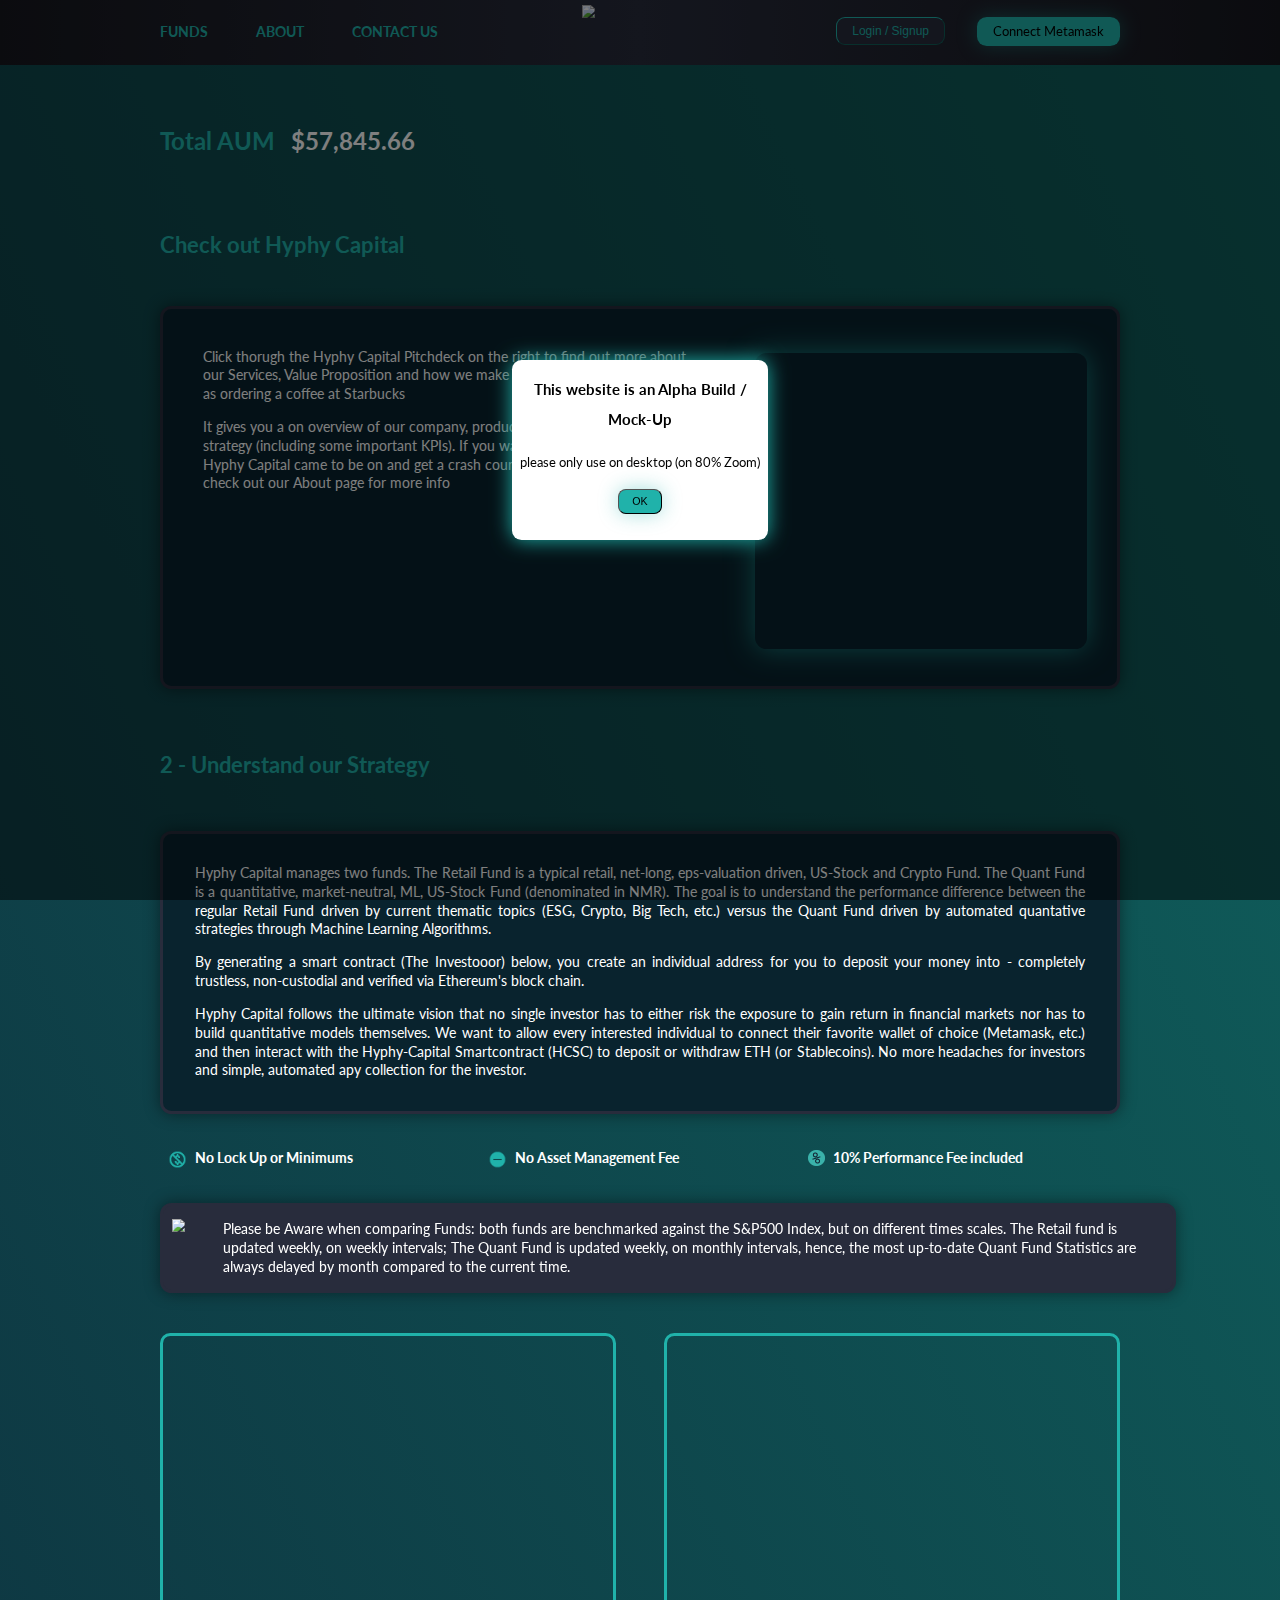
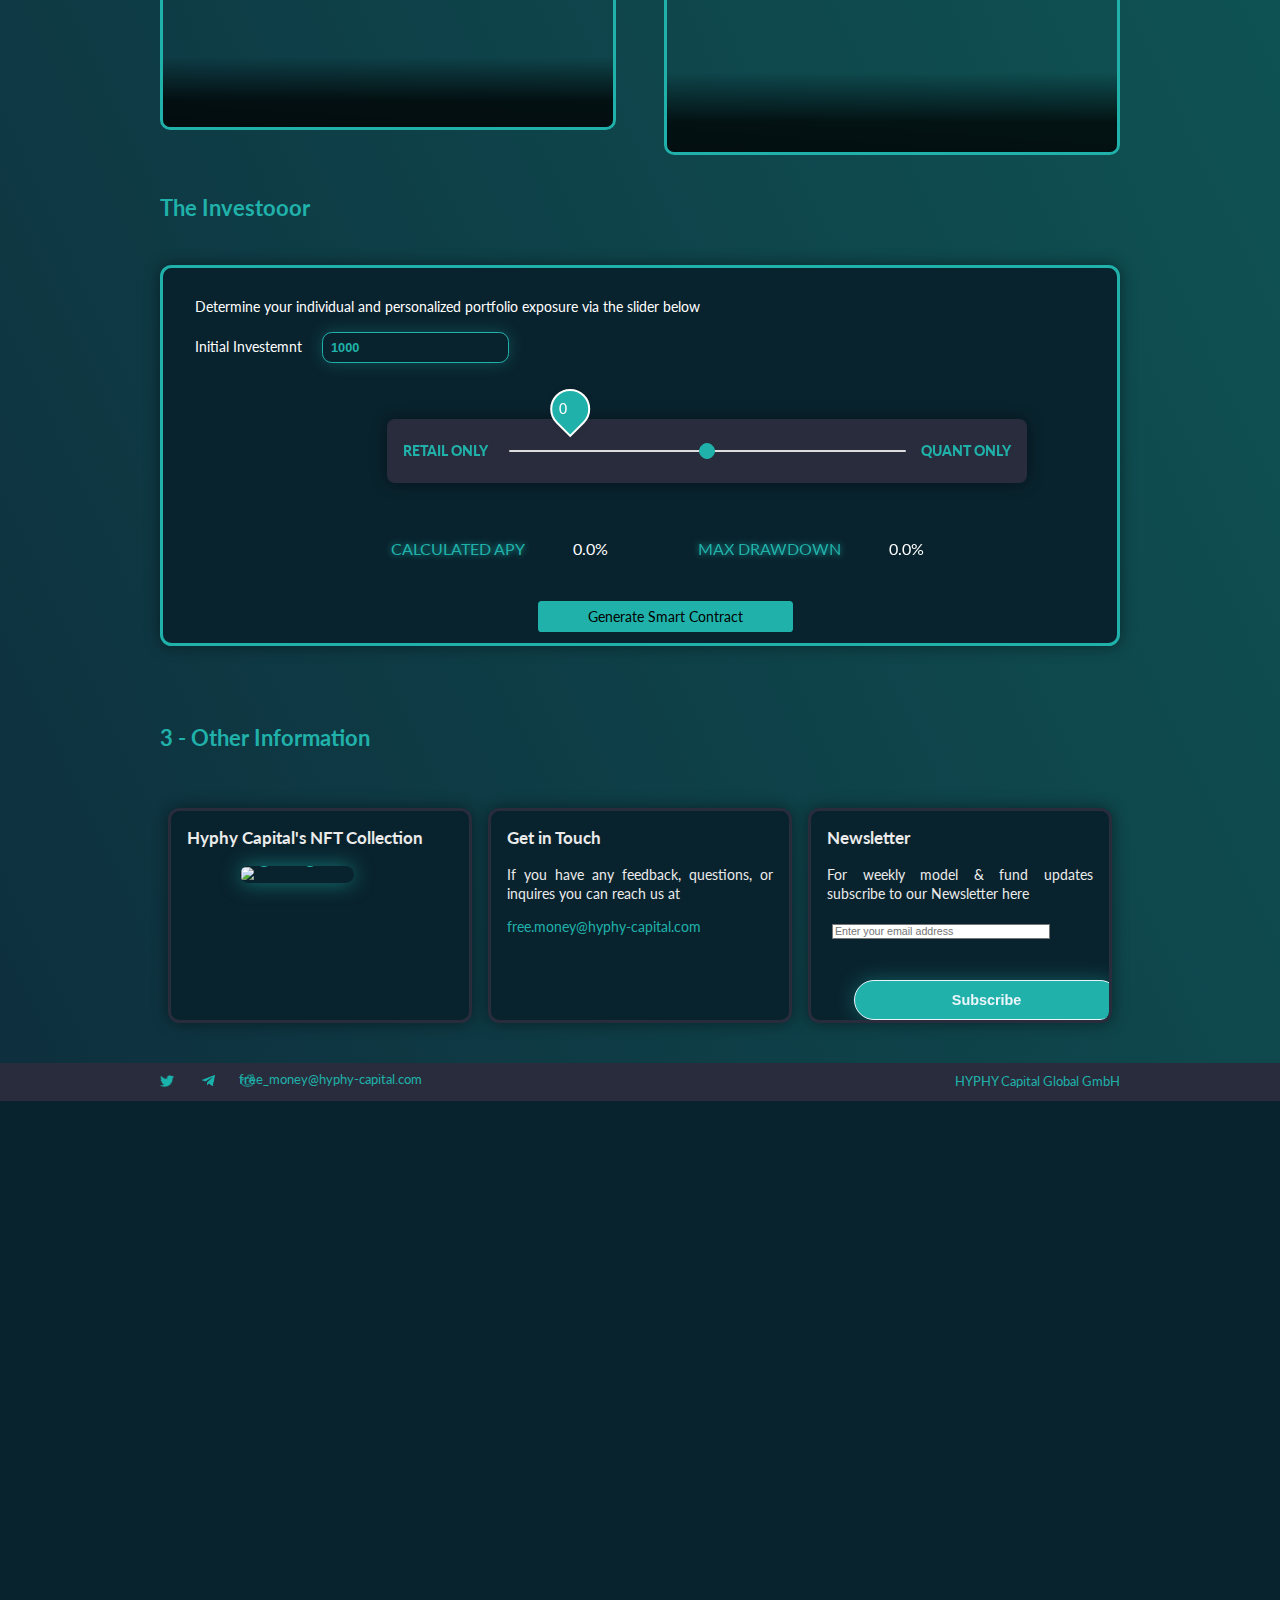
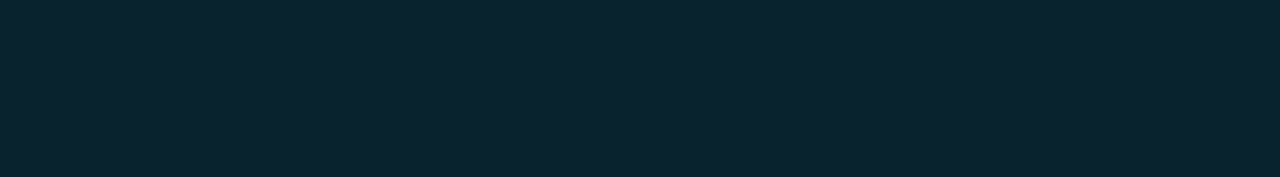
==== commit 0ea062d8: "updating p" ====
--- a/index.html
+++ b/index.html
@@ -19,7 +19,7 @@
       gtag('config', 'G-0PZH8E61PS');
     </script>
   </head>
-  <body style="background-color:#09232eff;">
+  <body style="background-color:#09232eff;background-image: linear-gradient(to top right, rgb(14, 47, 61),rgb(15, 97, 93))">
     <div id="PopUpMain">
       <div id="PopUp">
         <h3 id="Heading">This website is an Alpha Build / Mock-Up</h3>
@@ -45,7 +45,7 @@
               <a href="index.html"><p>FUNDS</p></a>
             </div>
             <div class="nav-link-wrapper">
-              <a href="about.html"><p>ABOUUUT</p></a>
+              <a href="about.html"><p>ABOUT</p></a>
             </div>
             <div class="nav-link-wrapper">
               <a href="about.html"><p>CONTACT US</p></a>
--- a/index51.css
+++ b/index51.css
@@ -203,8 +203,9 @@
   padding-top: 5px;
 
   padding-right: 200px;
-  color: lightseagreen;
+  color: red;
   background-color: #282c3c;
+  background-image: linear-gradient(to right, #17181f , #282c3c, #17181f );
 }
 
 .content {
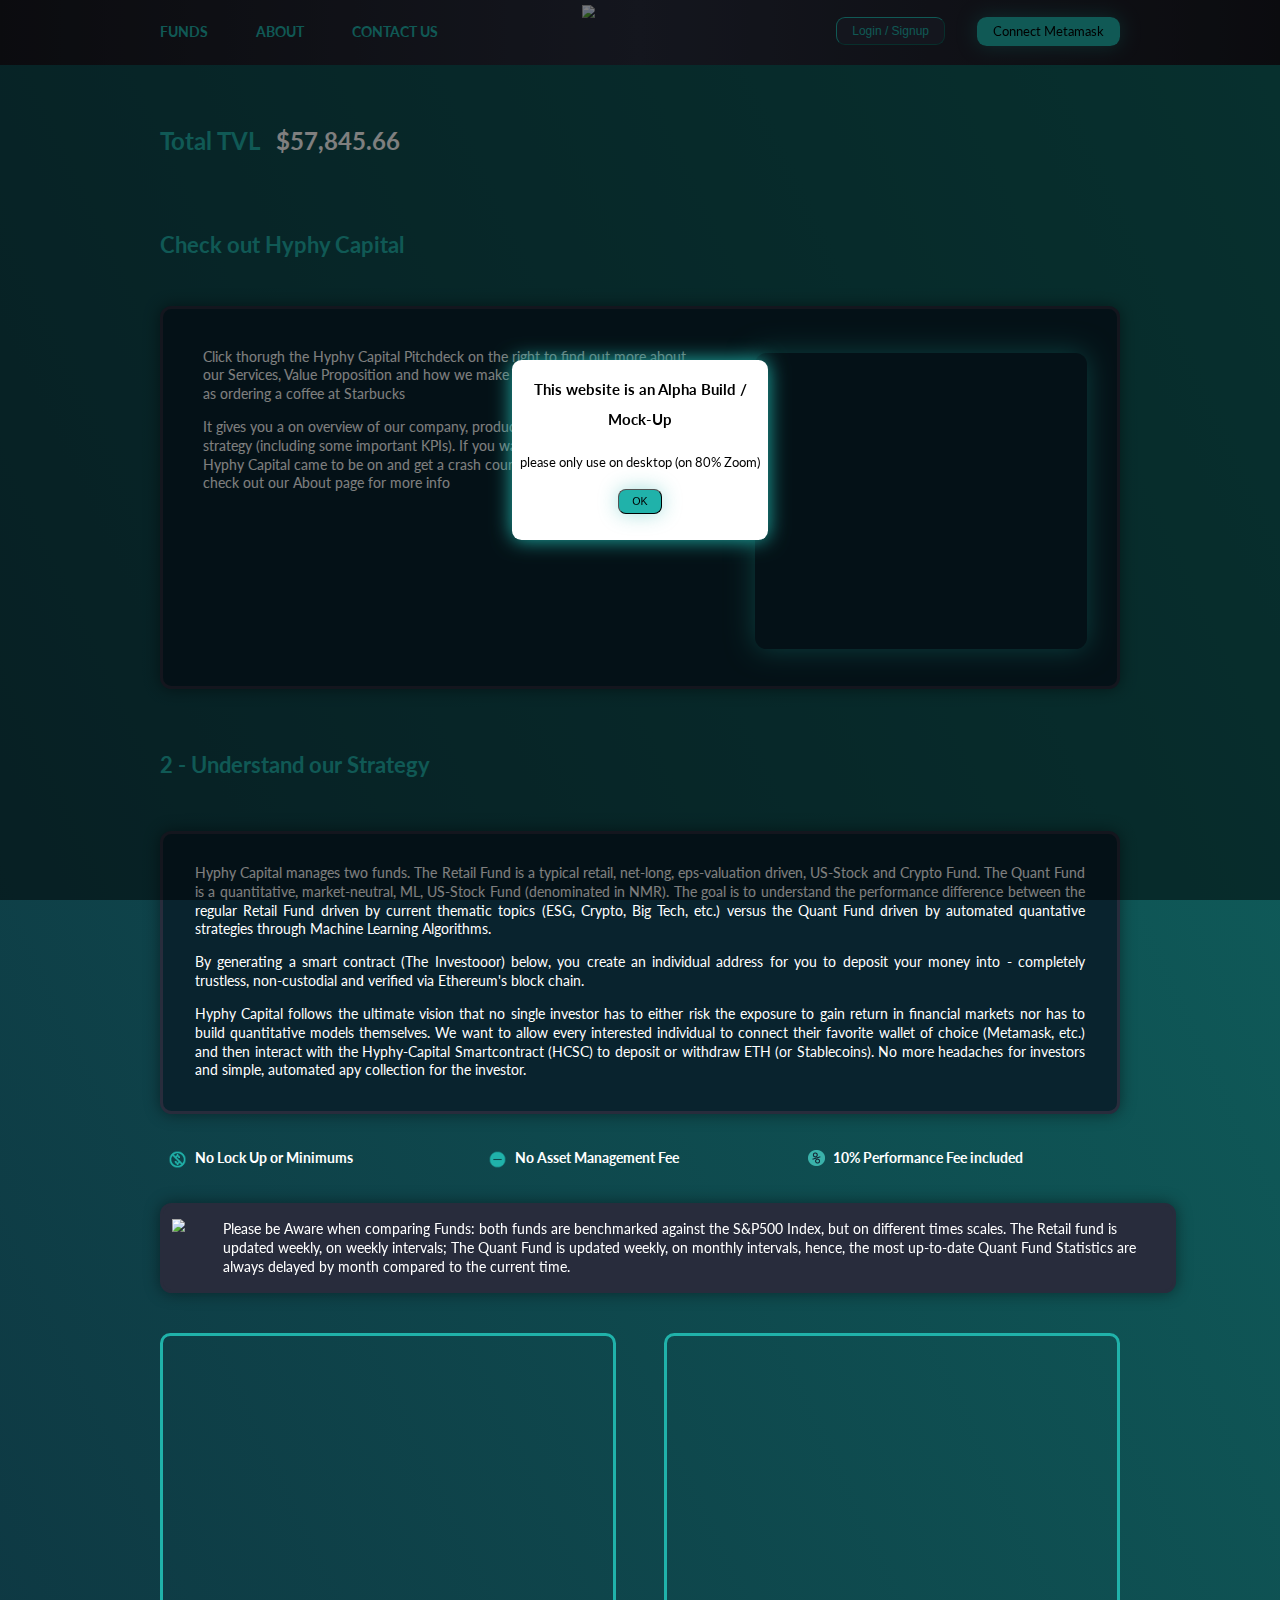
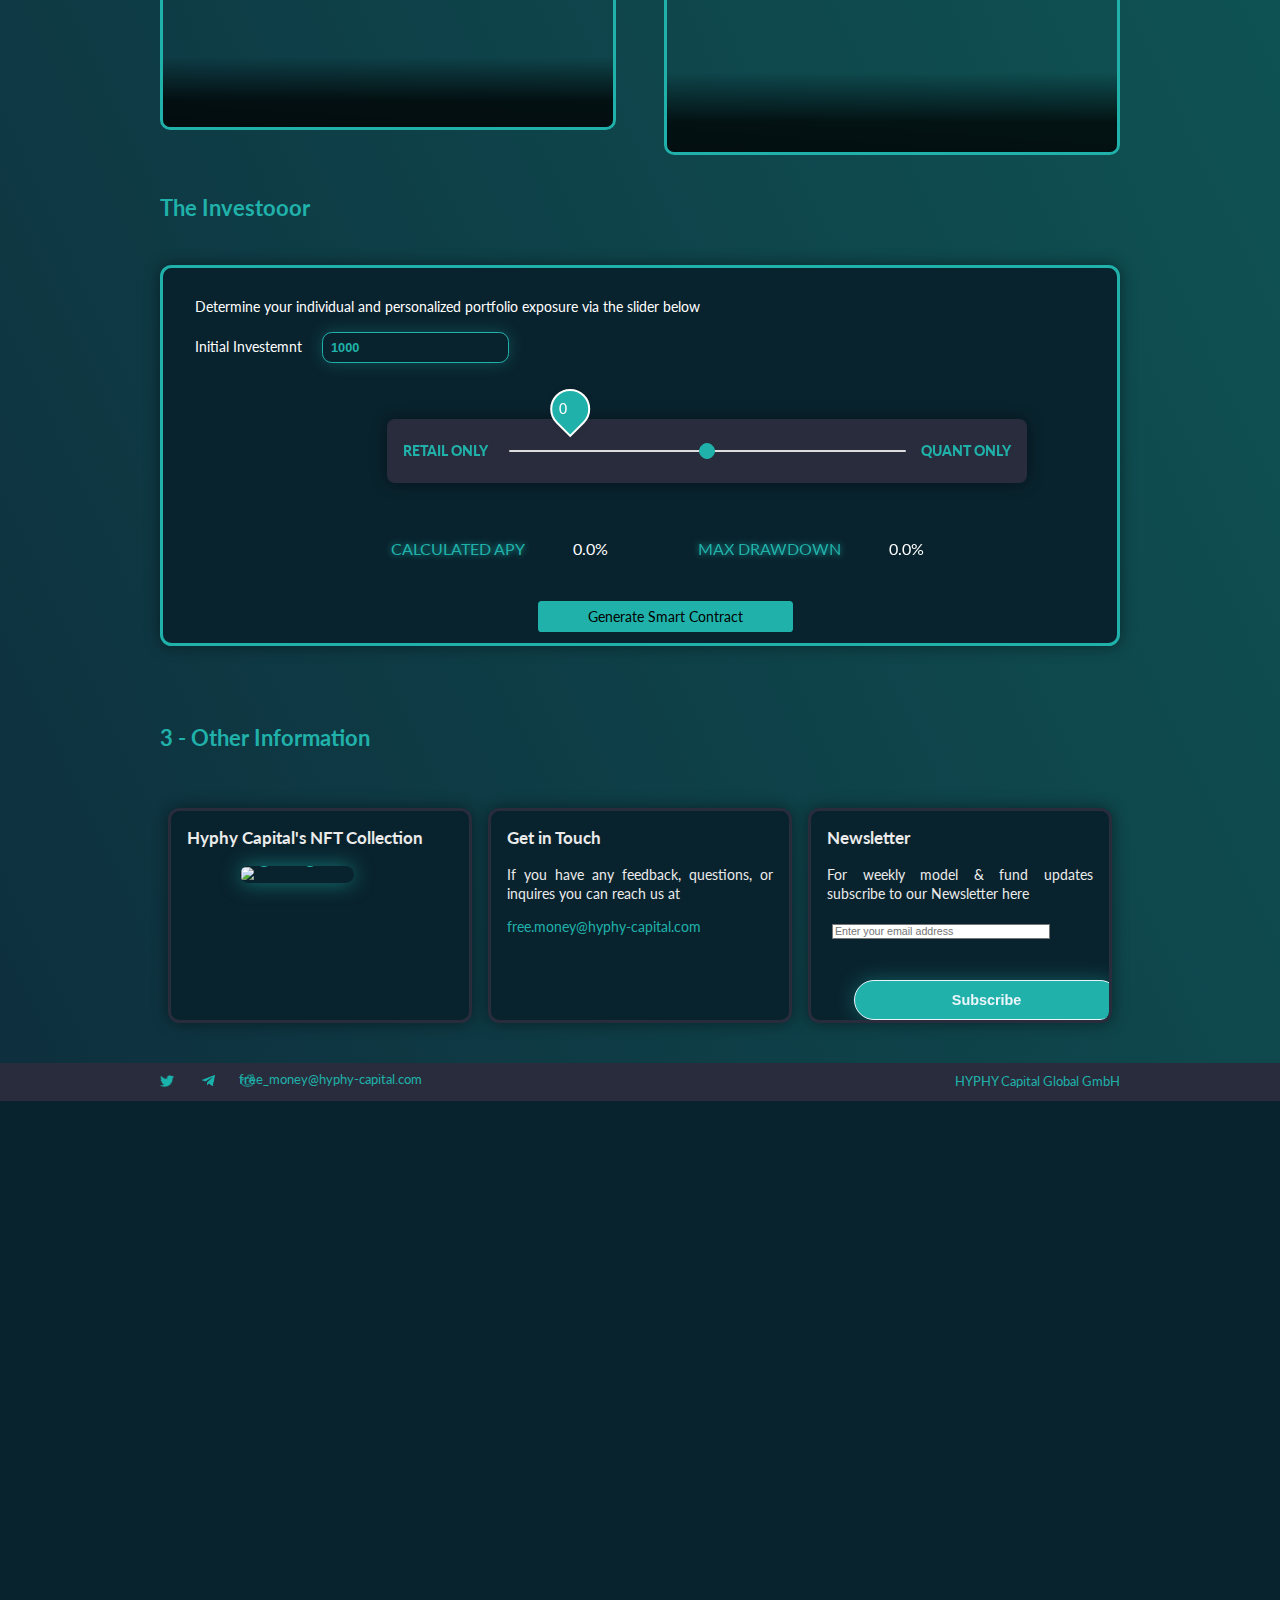
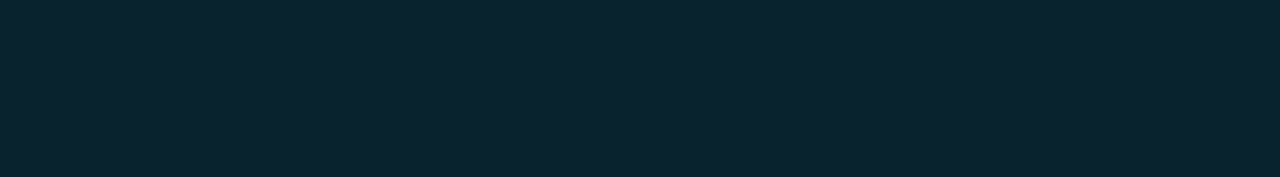
==== commit 941936fb: "TVL test update" ====
--- a/index.html
+++ b/index.html
@@ -68,7 +68,7 @@
         </div>
       </div>
       <div class="aum-wrapper">
-        <div class="aum-text"><h2>Total AUM</h2></div>
+        <div class="aum-text"><h2>Total TVL</h2></div>
         <div class="aum-figure"><h2> $57,845.66</h2></div>
       </div>
       <div class="description-wrapper">
--- a/index51.css
+++ b/index51.css
@@ -203,7 +203,7 @@
   padding-top: 5px;
 
   padding-right: 200px;
-  color: red;
+  color: lightseagreen;
   background-color: #282c3c;
   background-image: linear-gradient(to right, #17181f , #282c3c, #17181f );
 }
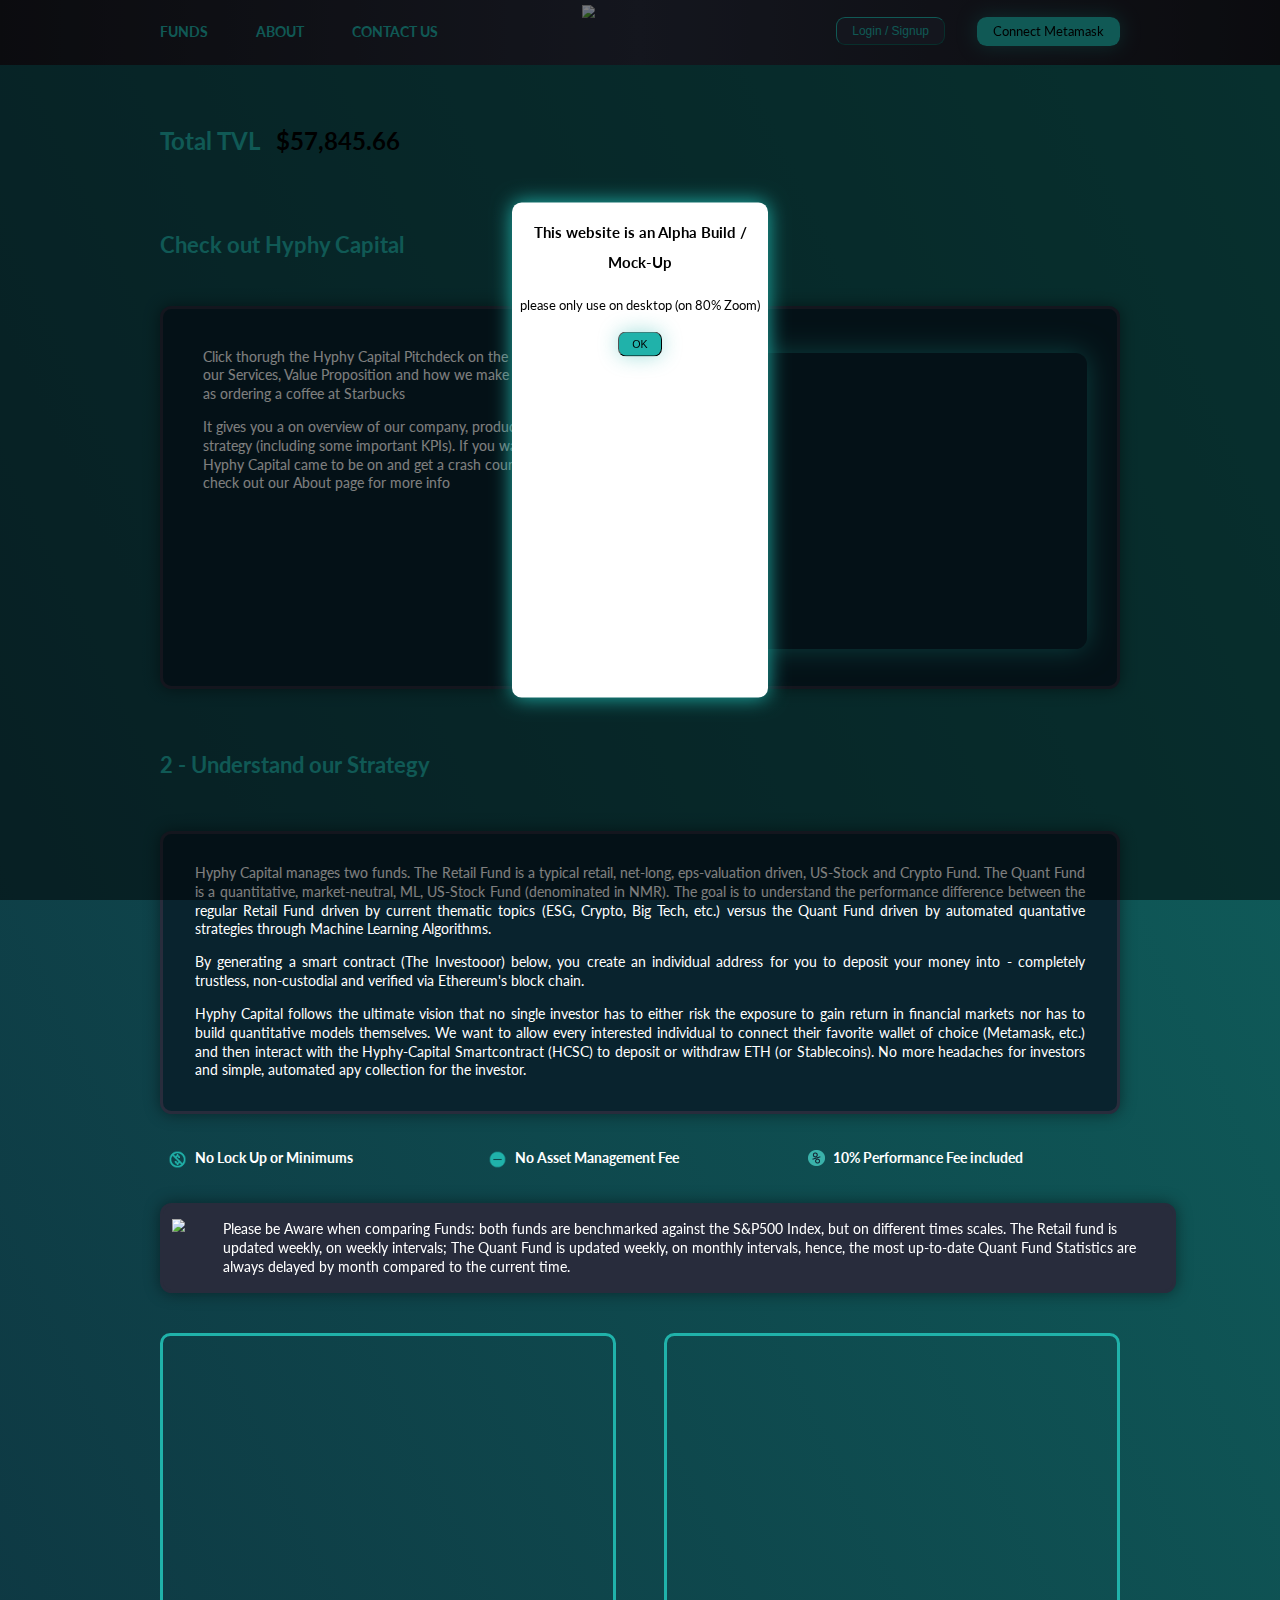
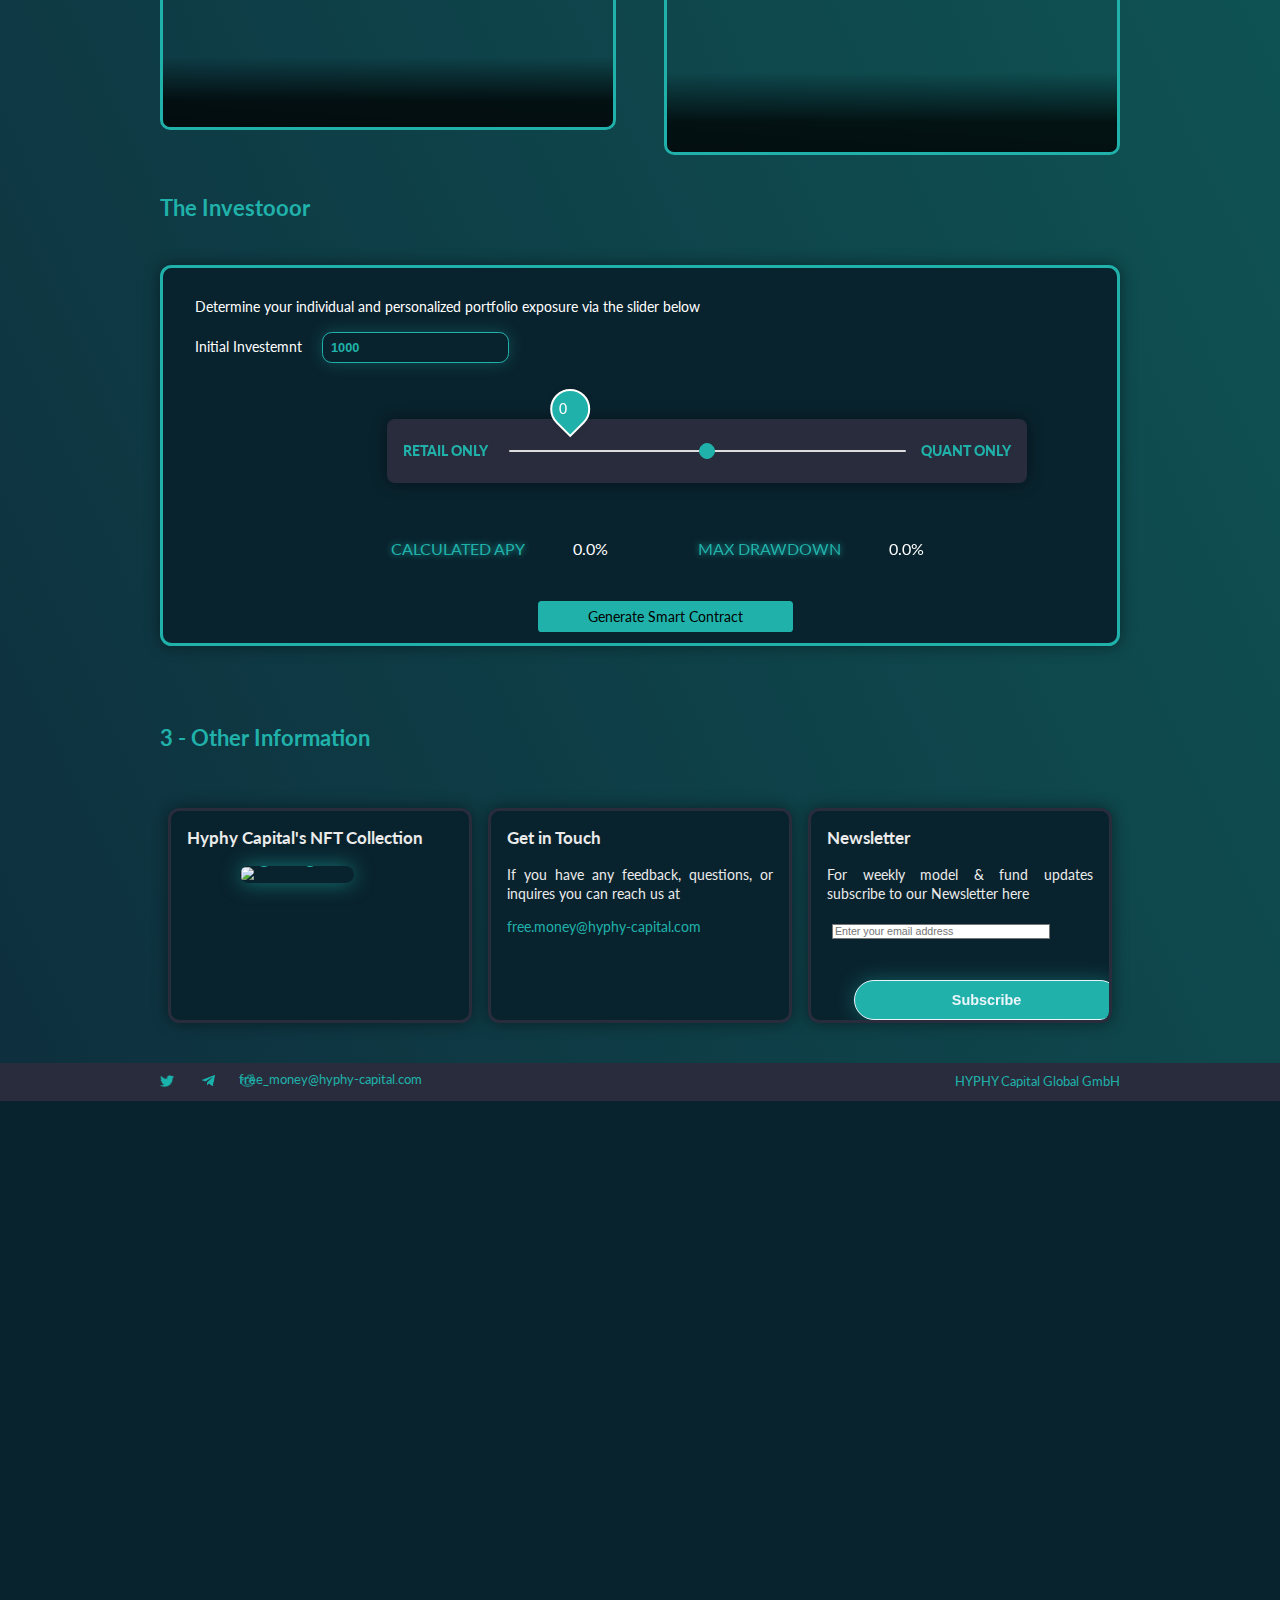
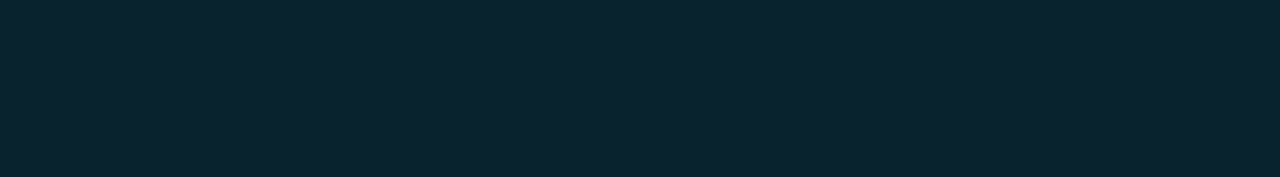
==== commit 49f91a1e: "test html committ worked" ====
--- a/index.html
+++ b/index.html
@@ -8,7 +8,7 @@
     <title>Funds</title>
     <link rel="preconnect" href="https://fonts.gstatic.com">
     <link href="https://fonts.googleapis.com/css2?family=Lato&display=swap" rel="stylesheet">
-    <link rel="stylesheet" href="index51.css">
+    <link rel="stylesheet" href="index52.css">
     <!-- Global site tag (gtag.js) - Google Analytics -->
     <script async src="https://www.googletagmanager.com/gtag/js?id=G-0PZH8E61PS"></script>
     <script>
@@ -269,7 +269,7 @@
           <div class="Newsletter-main"><h3>Newsletter</h3> <p>For weekly model & fund updates subscribe to our Newsletter here</p>
             <link href="//cdn-images.mailchimp.com/embedcode/horizontal-slim-10_7.css" rel="stylesheet" type="text/css">
             <style type="text/css">
-            	#mc_embed_signup{}
+            	#mc_embed_signup
             	/* Add your own Mailchimp form style overrides in your site stylesheet or in this style block.
             	   We recommend moving this block and the preceding CSS link to the HEAD of your HTML file. */
             </style>
--- a/index52.css
+++ b/index52.css
@@ -0,0 +1,1804 @@
+body{
+    font-family: "Lato", sans-serif;
+    margin: 0px;
+    line-height: 2;
+    zoom: 80%;
+    }
+  
+  .container{
+    display: grid;
+    position: sticky;
+    top: 0px;
+    grid-template-columns: 1fr;
+  }
+  
+  .container-info{
+    display: grid;
+    grid-template-columns: 1fr;
+  }
+  
+  #PopUpMain {
+    position: fixed;
+    width: 100%;
+    height: 100%;
+    background-color: rgb(0, 0, 0, 0.5);
+    z-index: 1001;
+  }
+  
+  #PopUp {
+    width: 20%;
+    height: 55%;
+    background-color: white;
+    position: absolute;
+    top: 50%;
+    left: 50%;
+    transform: translate(-50%, -50%);
+    box-shadow: 0 0 25px lightseagreen;
+    border-radius: 0.75em;
+    text-align: center;
+  
+  }
+  
+  .button-popup {
+    cursor: pointer;
+    display: inline;
+    text-decoration: none;
+    color: black;
+    background-color: lightseagreen;
+    box-shadow: 0 0 25px rgba(32,178,170, 0.4);
+    padding: 0.5em 1.25em;
+    border-radius: 0.75em;
+  
+  }
+  
+  .modal {
+    display: none; /* Hidden by default */
+    position: fixed; /* Stay in place */
+    z-index: 1; /* Sit on top */
+    padding-top: 100px; /* Location of the box */
+    left: 0;
+    top: 0;
+    width: 100%; /* Full width */
+    height: 100%; /* Full height */
+    overflow: auto; /* Enable scroll if needed */
+    background-color: rgb(0,0,0); /* Fallback color */
+    background-color: rgba(0,0,0,0.4); /* Black w/ opacity */
+  }
+  
+  /* Modal Content
+  .modal-content {
+    background-color: #fefefe;
+    margin: auto;
+    padding: 20px;
+    border: 1px solid #888;
+    width: 80%;
+  }
+  
+  /* The Close Button */
+  .close {
+    color: #aaaaaa;
+    float: right;
+    font-size: 28px;
+    font-weight: bold;
+  }
+  
+  .close:hover,
+  .close:focus {
+    color: #000;
+    text-decoration: none;
+    cursor: pointer;
+  }
+  
+  .modal-content{
+    position: absolute;
+    top: 50%;
+    left: 50%;
+    transform: translate(-50%, -50%);
+    width: 400px;
+    background: white;
+    border-radius: 10px;
+    box-shadow: 10px 10px 15px rgba(0,0,0,0.05);
+  }
+  .modal-content h1{
+    text-align: center;
+    padding: 20px 0;
+    border-bottom: 1px solid silver;
+  }
+  
+  .modal-content span{
+    position: relative;
+    left: -5%;
+  
+  }
+  .modal-content form{
+    padding: 0 40px;
+    box-sizing: border-box;
+  }
+  form .txt_field{
+    position: relative;
+    border-bottom: 2px solid #adadad;
+    margin: 30px 0;
+  }
+  .txt_field input{
+    width: 100%;
+    padding: 0 5px;
+    height: 40px;
+    font-size: 16px;
+    border: none;
+    background: none;
+    outline: none;
+  }
+  .txt_field label{
+    position: absolute;
+    top: 50%;
+    left: 5px;
+    color: #adadad;
+    transform: translateY(-50%);
+    font-size: 16px;
+    pointer-events: none;
+    transition: .5s;
+  }
+  .txt_field span::before{
+    content: '';
+    position: absolute;
+    top: 40px;
+    left: 0;
+    width: 0%;
+    height: 2px;
+    background: #2691d9;
+    transition: .5s;
+  }
+  .txt_field input:focus ~ label,
+  .txt_field input:valid ~ label{
+    top: -5px;
+    color: #2691d9;
+  }
+  .txt_field input:focus ~ span::before,
+  .txt_field input:valid ~ span::before{
+    width: 100%;
+  }
+  .pass{
+    margin: -5px 0 20px 5px;
+    color: #a6a6a6;
+    cursor: pointer;
+  }
+  .pass:hover{
+    text-decoration: underline;
+  }
+  input[type="submit"]{
+    width: 100%;
+    height: 50px;
+    border: 1px solid;
+    background: lightseagreen;
+    border-radius: 25px;
+    font-size: 18px;
+    color: #e9f4fb;
+    font-weight: 700;
+    cursor: pointer;
+    outline: none;
+  }
+  input[type="submit"]:hover{
+    border-color: #2691d9;
+    box-shadow: 0 0 35px rgb(32, 178, 170, 85%);
+    transition: .5s;
+  }
+  .signup_link{
+    margin: 30px 0;
+    text-align: center;
+    font-size: 16px;
+    color: #666666;
+  }
+  .signup_link a{
+    color: #2691d9;
+    text-decoration: none;
+  }
+  .signup_link a:hover{
+    text-decoration: underline;
+  }
+  
+  .nav-wrapper{
+    display: flex;
+    justify-content: space-between;
+    padding-left: 200px;
+    padding-top: 5px;
+  
+    padding-right: 200px;
+    color: lightseagreen;
+    background-color: #282c3c;
+    background-image: linear-gradient(to right, #17181f , #282c3c, #17181f );
+  }
+  
+  .content {
+    padding: 16px;
+  }
+  
+  /* The sticky class is added to the navbar with JS when it reaches its scroll position */
+  .sticky {
+    position: fixed;
+    top: 0;
+    width: 100%;
+  }
+  
+  /* Add some top padding to the page content to prevent sudden quick movement (as the navigation bar gets a new position at the top of the page (position:fixed and top:0) */
+  .sticky + .content {
+    padding-top: 60px;
+  }
+  
+  .left-side{
+    display: flex;
+  }
+  
+  .middle-side {
+    position: relative;
+    left: -40px;
+  }
+  
+  .right-side {
+    display: flex;
+  }
+  
+  .login {
+    position: relative;
+    top: 20%;
+    margin-right: 40px;
+  }
+  
+  .nav-wrapper > .left-side > div {
+    margin-right: 60px;
+    font-size: 15px;
+  
+  }
+  
+  
+  .nav-link-wrapper{
+    height: 25px;
+    font-weight: bold;
+    padding-bottom: 1px;
+    font-size: 18px;
+    color: lightseagreen;
+    border-bottom: 3px solid transparent;
+    transition: border-bottom 0.5s;
+    /*margin-right: 40px;*/
+  }
+  
+  .nav-link-wrapper a {
+    font-size: 18px;
+    font-weight: bold;
+    color: lightseagreen;
+    text-decoration: none;
+    transition: 0.5s;
+  }
+  
+  .nav-link-wrapper:hover {
+    border-bottom: 1px solid lightseagreen;
+  }
+  
+  .nav-link-wrapper a:hover {
+    color: lightseagreen;
+  }
+  
+  
+  
+  .active-nav-link a {
+    color:lightseagreen !important;
+  }
+  
+  
+  .aum-wrapper {
+    padding-top: 40px;
+    padding-left: 200px;
+    display: flex;
+  }
+  
+  .aum-text {
+    color: lightseagreen;
+    font-size: 20px;
+    font-weight: 900;
+    padding-right: 20px;
+  }
+  
+  .aum-figure {
+    font-size: 20px;
+    font-weight: 900;
+  }
+  
+  .description-wrapper-header {
+    justify-content: space-between;
+    padding-left: 100px;
+    padding-right: 100px;
+    padding-top: 100px;
+    padding-bottom: 20px;
+  
+  }
+  
+  .description-wrapper {
+    justify-content: space-between;
+    padding-left: 200px;
+    padding-right: 200px;
+    padding-top: 20px;
+    padding-bottom: 20px;
+  
+  }
+  
+  .investor-card {
+    justify-content: space-between;
+    padding-left: 200px;
+    padding-right: 200px;
+    padding-bottom: 60px;
+  
+  }
+  
+  .description-2-wrapper {
+    justify-content: space-between;
+    padding-left: 200px;
+    padding-right: 200px;
+    padding-bottom: 40px;
+  
+  }
+  
+  .description-header {
+    font-size: 24px;
+    font-weight: 900;
+    color: lightseagreen;
+    padding-bottom: 20px;
+  }
+  
+  .investor-description-header {
+    font-size: 24px;
+    font-weight: 900;
+    color: lightseagreen;
+    padding-bottom: 10px;
+  }
+  
+  
+  
+  .description-text {
+    color: #EBEBEB;
+    margin-top: 5px;
+    font-size: 18px;
+    line-height: 1.3;
+    text-align: justify;
+  }
+  
+  .description-card-text {
+    color: #EBEBEB;
+    margin-top: 5px;
+    font-size: 18px;
+    line-height: 1.3;
+    text-align: justify;
+  }
+  
+  
+  .description-text-pitchapp {
+    font-size: 18px;
+    line-height: 1.3;
+    padding-left: 20px;
+    padding-right: 20px;
+    color: white;
+    background-color: #09232eff;
+    box-shadow: 0 0 20px rgba(0, 0, 0, 0.45);
+    border-style: solid;
+    border-color: #282c3c;
+    border-radius: 0.9rem;
+    overflow: hidden;
+    display: grid;
+    grid-template-columns: 1fr 1fr;
+  }
+  
+  .description-text-pitchapp-left {
+    padding-top: 30px;
+    padding-left: 30px;
+    padding-right: 40px;
+  }
+  
+  .arrow {
+    padding-top: 50px;
+    padding-left: 450px;
+    transform: rotate(-20deg);
+    /*text-align: center;*/
+  }
+  
+  .description-text-pitchapp-right {
+    position: relative;
+    vertical-align: middle;
+    padding-top: 55px;
+    padding-bottom: 40px;
+    padding-left: 40px;
+  }
+  
+  .description-text-pitchapp-right iframe {
+    background-color: #09232eff;
+    box-shadow: 0 0 35px rgb(32, 178, 170, 65%);
+    border-style: solid;
+    border-color: lightseagreen;
+    border-radius: 0.9rem;
+    overflow: hidden;
+  }
+  
+  .Other-columns {
+    display: grid;
+    grid-template-columns: 1fr 1fr 1fr;
+  }
+  
+  
+  .NFT-slider {
+    color: #EBEBEB;
+    margin: 10px;
+    font-size: 18px;
+    line-height: 1.3;
+    text-align: justify;
+    padding-left: 20px;
+    padding-right: 20px;
+    background-color: #09232eff;
+    box-shadow: 0 0 20px rgb(0 0 0 / 45%);
+    border-style: solid;
+    border-color: #282c3c;
+    border-radius: 0.9rem;
+    overflow: hidden;
+  }
+  
+  .Contact {
+    color: #EBEBEB;
+    margin: 10px;
+    font-size: 18px;
+    line-height: 1.3;
+    text-align: justify;
+    padding-left: 20px;
+    padding-right: 20px;
+    background-color: #09232eff;
+    box-shadow: 0 0 20px rgb(0 0 0 / 45%);
+    border-style: solid;
+    border-color: #282c3c;
+    border-radius: 0.9rem;
+    overflow: hidden;
+  }
+  
+  .Contact a {
+    color: lightseagreen;
+    background-color: transparent;
+    text-decoration: none;
+  }
+  
+  .Newsletter-main {
+    color: #EBEBEB;
+    margin: 10px;
+    font-size: 18px;
+    line-height: 1.3;
+    text-align: justify;
+    padding-left: 20px;
+    padding-right: 20px;
+    background-color: #09232eff;
+    box-shadow: 0 0 20px rgb(0 0 0 / 45%);
+    border-style: solid;
+    border-color: #282c3c;
+    border-radius: 0.9rem;
+    overflow: hidden;
+  }
+  
+  .filterDiv {
+    float: left;
+    display: none;
+    margin-left: 20%;
+    padding-bottom: 25px;
+  }
+  
+  .show {
+    display: block;
+  }
+  
+  .attention-wrapper {
+    position: relative;
+    margin-bottom: 40px;
+    color: white;
+    left: 200px;
+    width: 78.3%;
+    padding-left: 10px;
+    top: 20px;
+    bottom: 60px;
+    color: black;
+    line-height: 1.4;
+    background-color: #282c3c;
+    box-shadow: 0 0 20px rgb(0 0 0 / 45%);
+    border-style: solid;
+    border-color: #282c3c;
+    border-radius: 0.9rem;
+    overflow: hidden;
+  }
+  
+  .attention-box {
+    color: white;
+    font-size: 17px;
+    display: flex;
+    padding-right: 15px;
+  }
+  
+  .attention-box img{
+    padding-top: 15px;
+    padding-right: 15px;
+  }
+  
+  .attention-box a{
+    color: lightseagreen;
+    font-size: 17px;
+    background-color: transparent;
+    text-decoration: none;
+  }
+  
+  .card{
+    color: var(--clr-neutral-100);
+    float: left;
+    display: none;
+    /*background-image: url(images/retail2.png);*/
+    /*background-size: cover;*/
+    /*padding: 17rem 0 0;*/
+    /*width: 50%;
+    /*max-height: 40px;*/
+    /*border-style: solid;
+    border-color: #fadf96;*/
+    height: 100%;
+    width: 75%;
+    border-radius: 0.99rem;
+    display: block;
+    overflow: hidden;
+    box-shadow: 0 0 25px rgba(32, 178, 170, 0.6);
+    justify-content: center;
+  
+    transition: transform 300ms ease;
+  }
+  
+  .manual-btn {
+    border: 4px solid lightseagreen;
+    padding: 5px;
+    border-radius: 10px;
+    cursor: pointer;
+    transition: 0.2s;
+  
+  }
+  
+  .manual-btn:not(:last-child) {
+    margin-right: 40px;
+  }
+  
+  .manual-btn:hover {
+    background: lightseagreen;
+  }
+  
+  #radio1:checked ~ .first {
+    margin-left: 0;
+  }
+  
+  #radio2:checked ~ .first {
+    margin-left: -20%;
+  }
+  
+  #radio3:checked ~ .first {
+    margin-left: -40%;
+  }
+  
+  #radio4:checked ~ .first {
+    margin-left: -60%;
+  }
+  
+  .slider {
+    width: 100%;
+    height: 100%;
+    border-radius: 10px;
+  }
+  
+  .slides {
+    width: 500%;
+    height: 100%;
+    display: flex;
+  }
+  
+  .slides input {
+    display: none;
+  }
+  
+  .slide {
+    width: 20%;
+    transition: 2s;
+  }
+  
+  .slide img{
+    width: 100%;
+    height: 100%;
+  }
+  
+  .navigation-manual {
+    position: relative;
+    /*width: 1%;*/
+    margin-top: -20px;
+    display: flex;
+    padding-top: 0px;
+    padding-left: 15%;
+    top: -20px;
+  }
+  
+  
+  :root {
+    --clr-neutral-900: hsl(207, 19%,9%);
+    --clr-neutral-100: hsl(0,0%,100%);
+    --clr-accent-400: hsl(142, 90%, 61%);
+  }
+  
+  .card-wrapper-left {
+    padding-left: 200px;
+    padding-right: 30px;
+    padding-bottom: 10px;
+    padding-top: 30px;
+  }
+  
+  .card-wrapper-right {
+    padding-left: 30px;
+    padding-right: 200px;
+    padding-bottom: 10px;
+    padding-top: 30px;
+  }
+  
+  .card-left{
+    color: var(--clr-neutral-100);
+    background-image: url(images/retail3.png);
+    background-size: cover;
+    padding: 17rem 0 0;
+    max-width: 100%;
+    border-style: solid;
+    border-color: lightseagreen;
+    border-radius: 0.8rem;
+    overflow: hidden;
+  
+    transition: transform 500ms ease;
+  }
+  
+  .card-right{
+    color: var(--clr-neutral-100);
+    background-image: url(images/quant2.png);
+    background-size: cover;
+    text-align: right;
+    padding: 17rem 0 0;
+    max-width: 100%;
+    border-style: solid;
+    border-color: lightseagreen;
+    border-radius: 0.8rem;
+    overflow: hidden;
+  
+    transition: transform 500ms ease;
+  }
+  
+  .card-left:hover {
+    transform: scale(1.04);
+  }
+  
+  .card-right:hover {
+    transform: scale(1.04);
+  }
+  
+  .card-content {
+    --padding: 1.5rem;
+    padding: var(--padding);
+    background: linear-gradient(
+      hsl(0 0% 0% / 0),
+      hsl(0 0% 0% / 0.75) 25%,
+      hsl(0 0% 0% / 0.9)
+      );
+  
+    transform: translateY(60%);
+    transition: transform 400ms ease;
+  }
+  
+  .card-content > * {
+    opacity: 0;
+    transition: opacity 400ms linear;
+  }
+  
+  .card-left:hover .card-content {
+    transform: translateY(0);
+  }
+  
+  .card-right:hover .card-content {
+    transform: translateY(0);
+  }
+  
+  .card-left:hover .card-content > * {
+    opacity: 1;
+  }
+  
+  .card-right:hover .card-content > * {
+    opacity: 1;
+  }
+  
+  .card-title-left {
+    position: relative;
+    width: max-content;
+  }
+  
+  .card-title-right {
+    position: absolute;
+    right: -200px;
+    text-align: right;
+    width: max-content;
+  }
+  
+  .card-title-left::after{
+    content: "";
+    position: absolute;
+    height: 4px;
+    left: calc(var(--padding)*-1);
+    bottom: 0;
+    width: calc(100% + var(--padding));
+    background: lightseagreen;
+    transform: scaleX(0);
+    transform-origin: left;
+    transition: transform 600ms ease;
+  }
+  
+  .card-title-right::after{
+    content: "";
+    position: absolute;
+    height: 4px;
+    right: calc(var(--padding)*-1);
+    bottom: 0;
+    width: calc(100% + var(--padding));
+    background: lightseagreen;
+    transform: scaleX(0);
+    transform-origin: right;
+    transition: transform 600ms ease;
+  }
+  
+  
+  .card-left:hover .card-title-left::after {
+    transform: scaleX(1);
+  }
+  
+  .card-right:hover .card-title-right::after {
+    transform: scaleX(1);
+  }
+  
+
+  
+  .button {
+    cursor: pointer;
+    display: inline;
+    text-decoration: none;
+    color: black;
+    background-color: lightseagreen;
+    padding: 0.5em 1.25em;
+    border-radius: 0.25em;
+  
+  }
+  
+  .button:hover, button.focus {
+    background-color: white;
+  }
+  
+  .sc-button {
+    cursor: pointer;
+    display: inline;
+    text-decoration: none;
+    color: black;
+    background-color: lightseagreen;
+    padding: 0.5em 3.5em;
+    border-radius: 0.25em;
+  
+  }
+  
+  .sc-button:hover, sc-button.focus {
+    background-color: white;
+  }
+  
+  .individ-apy-wrapper{
+    display: grid;
+    grid-template-columns: 1fr 1fr;
+    justify-content: space-between;
+    font-size: 20px;
+    padding-left: 22%;
+    padding-bottom: 20px;
+  }
+  
+  .form-control {
+      height: 35px;
+      font-size: 16px;
+      font-weight: bolder;
+      padding-left: 10px;
+      color: lightseagreen;
+      background-color: #09232eff;
+      border-style: solid;
+      border-radius: 0.75em;
+      border-color: lightseagreen;
+      box-shadow: 0 0 20px rgba(32,178,170, 0.3);
+  }
+  
+  .form-invest{
+      padding-right: 20px;
+  }
+  
+  
+  .login-button {
+    cursor: pointer;
+    display: inline;
+    text-decoration: none;
+    color: lightseagreen;
+    background-color: #282c3c;
+    padding: 0.5em 1.25em;
+    border-radius: 0.75em;
+    border-color: lightseagreen;
+    font-size: 15px;
+    font-weight:normal;
+  }
+  
+  .login-button:hover, login-button.focus {
+    color: black;
+    background-color: white;
+    box-shadow: 0 0 25px rgba(255,255,255, 0.3);
+  }
+  
+  .button-wallet {
+    cursor: pointer;
+    display: inline;
+    text-decoration: none;
+    color: black;
+    background-color: lightseagreen;
+    box-shadow: 0 0 25px rgba(32,178,170, 0.4);
+    padding: 0.5em 1.25em;
+    border-radius: 0.75em;
+  
+  }
+  
+  .button-wallet:hover, button-wallet.focus {
+    background-color: white;
+    box-shadow: 0 0 25px rgba(255,255,255, 0.3);
+  }
+  
+  .newsletter-button{
+    font-size: 16px;
+    cursor: pointer;
+    display: inline;
+    text-decoration: none;
+    color: black;
+    background-color: lightseagreen;
+    box-shadow: 0 0 25px rgba(32,178,170, 0.4);
+    padding: 0.5em 1.25em;
+    border-radius: 0.75em;
+  
+  }
+  
+  .newsletter-button:hover, newsletter-button.focus {
+    background-color: white;
+    box-shadow: 0 0 25px rgba(255,255,255, 0.3);
+  }
+  
+  .body-padding {
+    padding-left: 400px;
+    padding-right: 400px;
+  }
+  
+  .clear {
+    position: relative;
+  
+  }
+  
+  .email {
+    position: absolute;
+    left: 800px;
+  
+  }
+  
+  .stat-brand p {
+    color: lightseagreen;
+  }
+  
+  .brand p {
+    position: relative;
+    top: 4%;
+  }
+  
+  
+  .button-quant {
+    cursor: pointer;
+    display: inline;
+    text-decoration: none;
+    color: black;
+    background-color: white;
+    box-shadow: 0 0 25px rgba(32,178,170, 0.4);
+    padding: 0.5em 1.25em;
+    border-radius: 0.75em;
+  
+  }
+  
+  .button-quant:hover, button-quant.focus {
+    background-color: white;
+    box-shadow: 0 0 25px rgba(255,255,255, 0.3);
+  }
+  
+  .button-quant-strategy {
+    cursor: pointer;
+    display: inline;
+    text-decoration: none;
+    color: black;
+    background-color: lightseagreen;
+    box-shadow: 0 0 25px rgba(32,178,170, 0.4);
+    padding: 0.5em 1.25em;
+    border-radius: 0.75em;
+  
+  }
+  
+  .button-quant-strategy:hover, button-quant-strategy.focus {
+    background-color: white;
+    box-shadow: 0 0 25px rgba(255,255,255, 0.3);
+  }
+  
+  .Footer {
+    display: grid;
+    grid-template-columns: 1fr 1fr;
+    position: relative;
+    display: flex;
+    color: lightseagreen;
+    background-color: #282c3c;
+    width: 100%;
+    justify-content: space-between;
+    bottom: 0;
+  
+    padding-top: 5px;
+    padding-bottom: 5px;        /* Footer height */
+  }
+  
+  .Links {
+    display: grid;
+    grid-template-columns: repeat( 4, minmax(25px, 1fr) );
+    padding-left: 200px;
+  }
+  
+  .twitter {
+    color: lightseagreen;
+    margin-top: 5px;
+    width: 50px;
+  }
+  
+  .tele {
+    margin-top: 6px;
+    width: 50px;
+  }
+  
+  .reddit {
+    margin-top: 5px;
+    width: 50px;
+  }
+  
+  .email {
+    position: absolute;
+    left: 18.7%;
+  }
+  
+  
+  .Info {
+    margin-top: 2px;
+    padding-right: 200px;
+  
+  }
+  
+  .nav-wrapper-quant{
+    display: flex;
+    justify-content: space-between;
+    padding-top: 20px;
+    padding-bottom: 20px;
+    padding-right: 100px;
+    color: lightseagreen;
+  }
+  
+  .nav-wrapper-quant > .left-side > div {
+    margin-right: 50px;
+    font-size: 16px;
+  }
+  
+  
+  
+  .quant-wrapper{
+    justify-content: space-between;
+    font-size: 20px;
+    padding-left: 200px;
+    padding-top: 60px;
+    padding-bottom: 20px;
+    padding-right: 200px;
+  }
+  
+  .funds-describer {
+    display: grid;
+    grid-template-columns: 1fr 1fr;
+  }
+  
+  .funds-wrapper{
+    
+    justify-content: space-between;
+    font-size: 20px;
+    padding-left: 200px;
+    padding-top: 60px;
+    padding-bottom: 20px;
+    padding-right: 100px;
+  }
+  
+  .quant-fund-wrapper{
+    
+    justify-content: space-between;
+    font-size: 20px;
+    padding-left: 100px;
+    padding-top: 60px;
+    padding-bottom: 20px;
+    padding-right: 100px;
+  }
+  
+  .quant-fund-info {
+    display: grid;
+    grid-template-columns: 1fr 1fr;
+  }
+  
+  .quant-left{
+    display: flex;
+    font-weight: 900;
+    color: lightseagreen;
+  }
+  
+  .quant-aum {
+    padding-top: 20px;
+    display: flex;
+  }
+  
+  .quant-aum-text {
+    color: lightseagreen;
+    padding-right: 60px;
+    text-shadow: 0 0 8px rgba(32,178,170, 0.9);
+  }
+  
+  .drawdown-investor {
+    padding-top: 20px;
+    display: flex;
+  }
+  
+  .drawdown-investor-text {
+    color: lightseagreen;
+    padding-right: 60px;
+    text-shadow: 0 0 8px rgba(32,178,170, 0.9);
+  }
+  
+  .apy-investor {
+    position: relative;
+    left: -50px;
+    padding-top: 20px;
+    display: flex;
+  }
+  
+  .apy-investor-text {
+    color: lightseagreen;
+    padding-right: 60px;
+    text-shadow: 0 0 8px rgba(32,178,170, 0.9);
+  }
+  
+  .quant-aum-figure {
+    color: white;
+    padding-left: 40px;
+    text-align: right;
+    text-shadow: 0 0 10px rgba(255,255,255, 0.5);
+  }
+  
+  .quant-apy {
+    display: flex;
+  }
+  
+  .quant-apy-text {
+    color: lightseagreen;
+    padding-right: 67px;
+    background-color:lightseagreen;
+    height: 3px;
+    text-shadow: 0 0 8px rgba(32,178,170, 0.9);
+  }
+  
+  .quant-apy-figure {
+    color: white;
+    padding-left: 40px;
+    text-align: right;
+    text-shadow: 0 0 10px rgba(255,255,255, 0.5);
+  }
+  
+  .quant-corr {
+    display: flex;
+  }
+  
+  .quant-corr-text {
+    color: lightseagreen;
+    padding-right: 27px;
+    background-color:lightseagreen;
+    height: 3px;
+    text-shadow: 0 0 8px rgba(32,178,170, 1.5);
+  }
+  
+  .quant-corr-figure {
+    color: white;
+    padding-left: 40px;
+    text-align: right;
+    text-shadow: 0 0 10px rgba(255,255,255, 0.5);
+  }
+  
+  .quant-corr-text-line {
+    padding-right: 27px;
+    background-color:lightseagreen;
+    height: 3px;
+    width: 10.1%;
+  }
+  
+  .quant-describer p {
+      color: lightseagreen;
+      text-shadow: 0 0 8px rgba(32,178,170, 1);
+      border-style: solid;
+      border-left: 2px lightseagreen;
+      border-top:2px lightseagreen;
+      border-right: 2px lightseagreen;
+  }
+  
+  .quant-stats p {
+      color: white;
+      padding-left: 40px;
+      border-style: solid;
+      border-color: lightseagreen;
+      border-left: 2px;
+      border-top:2px;
+      border-right: 2px ;
+  }
+  
+  
+  .canvas-wrapper {
+      position: relative;
+  }
+  
+  .wrapper canvas {
+      position: absolute;
+      top: 0;
+      left: 0;
+  }
+  
+  
+  .table-wrapper {
+    padding-top: 10px;
+    padding-left: 201px;
+    padding-right: 200px;
+  }
+  
+  .styled-table {
+      border-collapse: collapse;
+  
+      margin: 35px 0;
+      font-size: 1em;
+      font-family: "Lato";
+      min-width: 400px;
+      box-shadow: 0 0 30px rgba(0, 0, 0, 0.7);
+  }
+  
+  .styled-table thead {
+    font-weight: 900;
+  }
+  
+  .styled-table thead tr {
+      background-color: #282c3c;
+      color: lightseagreen;
+      text-align: left;
+  }
+  
+  .styled-table th,
+  .styled-table td {
+      padding-top: 12px;
+      padding-bottom: 12px;
+      padding-left: 15px;
+      padding-right: 75px;
+  }
+  
+  .styled-table tbody tr {
+      border-bottom: 2px solid #282c3c;
+      color: white;
+      background-color: #0a5e5fff;
+  }
+  
+  .styled-table tbody tr:nth-of-type(even) {
+      background-color: lightseagreen;
+  }
+  
+  .styled-table tbody tr:last-of-type {
+      border-bottom: 4px solid #282c3c;
+  }
+  
+  .table-asterisks-wrapper {
+    position: relative;
+    left: 200px;
+    width: 78.3%;
+    padding-left: 10px;
+    top: 20px;
+    bottom: 60px;
+    color: white;
+    line-height: 1.4;
+    background-color: #282c3c;
+    box-shadow: 0 0 20px rgba(0, 0, 0, 0.45);
+    border-style: solid;
+    border-color: #282c3c;
+    border-radius: 0.9rem;
+    overflow: hidden;
+  }
+  
+  .asterisk-one {
+    font-size: 13px;
+    font-weight: bold;
+  }
+  .asterisk-two {
+    font-size: 13px;
+    font-weight: bold;
+  }
+  .asterisk-three {
+    font-size: 13px;
+    font-weight: bold;
+  }
+  
+  .blocker-wrapper {
+    height: 80px;
+  }
+  
+  .newsletter-wrapper {
+    width: 100%;
+    height: 100%;
+    display: flex;
+    flex-direction: column;
+    justify-content: center;
+    align-items: center;
+  }
+  
+  .newsletter-wrapper h1 {
+    color: lightseagreen;
+    font-size: 22px;
+    margin-block-start: 0.1em;
+    margin-block-end: 0.1em;
+    margin-inline-start: 0px;
+    margin-inline-end: 0px;
+    font-weight: bold;
+  }
+  .newsletter-wrapper p {
+    color: white;
+  }
+  
+  .newsletter {
+    max-width: 550px;
+    width: 100%;
+    position: relative;
+  }
+  
+  .newsletter .input {
+    width: 400px;
+    padding: 30px 100px 30px 60px;
+    border-radius: 5px;
+    border: none;
+    font-weight: bold;
+  }
+  
+  .newsletter .fas {
+    position: absolute;
+    top: 50%;
+    transform: translateY(-50%);
+    left: 20px;
+    font-size: 18px;
+  }
+  
+  .newsletter .btn {
+    position: absolute;
+    top: 50%;
+    right: 30px;
+    transform: translateY(-50%);
+    background: lightseagreen;
+    padding: 15px 20px;
+    border-radius: 25px;
+    font-size: 12px;
+    letter-spacing: 3px;
+    color: white;
+    text-transform: uppercase;
+    cursor: pointer;
+  }
+  
+  .wallet-wrapper {
+    display: flex;
+    padding-bottom: 60px;
+    text-align: center;
+    justify-content: center;
+  }
+  
+  .active-wrapper {
+    padding-top: 20px;
+    padding-right: 120px;
+  }
+  
+  
+  .passive-wrapper {
+    padding-top: 20px;
+    padding-left: 120px;
+  }
+  
+  
+  .active-wrapper h1 {
+    color: lightseagreen;
+    font-size: 22px;
+  }
+  
+  .active-wrapper p {
+    color: white;
+    font-size: 16px;
+  }
+  
+  .active-wrapper a {
+    font-weight: bold;
+    color: white;
+    font-size: 16px;
+  }
+  
+  .passive-wrapper a {
+    font-weight: bold;
+    color: white;
+    font-size: 16px;
+  }
+  
+  .passive-wrapper h1 {
+    color: lightseagreen;
+    font-size: 22px;
+  }
+  
+  .passive-wrapper p {
+    color: white;
+    font-size: 16px;
+  }
+  
+  .active-address {
+    display: flex;
+  }
+  
+  .passive-address {
+    display: flex;
+  }
+  
+  .etherscan-link {
+    position: relative;
+    top: 15px;
+    padding-left: 25px;
+  }
+  
+  .list {
+    padding-left: 100px;
+  }
+  
+  .description-text {
+    padding-left: 40px;
+    padding-right: 40px;
+    padding-top: 20px;
+    padding-bottom: 20px;
+    color: white;
+    background-color: #09232eff;
+    box-shadow: 0 0 20px rgba(0, 0, 0, 0.45);
+    border-style: solid;
+    border-color: #282c3c;
+    border-radius: 0.9rem;
+    overflow: hidden;
+    }
+  
+  .description-card-text {
+    padding-left: 40px;
+    padding-right: 40px;
+    padding-top: 20px;
+    padding-bottom: 20px;
+    color: white;
+    background-color: #09232eff;
+    box-shadow: 0 0 20px rgba(0, 0, 0, 0.45);
+    border-style: solid;
+    border-color: lightseagreen;
+    border-radius: 0.9rem;
+    overflow: hidden;
+    }
+  
+  .description-text a {
+    color: lightseagreen;
+    background-color: transparent;
+    text-decoration: none;
+  }
+  
+  .description-text a:hover {
+    color: lightseagreen;
+    background-color: transparent;
+    text-decoration: underline;
+  }
+  
+  .generate-contract {
+    position: relative;
+    padding-top: 40px;
+    padding-left: 38.5%;
+  }
+  
+  
+  .description-text-wrapper {
+    padding-top: 100px;
+    padding-left: 200px;
+    padding-right: 200px;
+    display: grid;
+    grid-template-columns: 1fr 1fr;
+  }
+  
+  .description-video {
+    position: relative;
+    padding-top: 125px;
+    padding-left: 150px;
+    align-items: center;
+  
+  }
+  
+  .description-distribution {
+    position: relative;
+    padding-top: 25px;
+    padding-left: 150px;
+    align-items: center;
+  
+  }
+  
+  .description-video iframe{
+    background-color: #09232eff;
+    box-shadow: 0 0 35px rgba(0, 0, 0, 0.95);
+    border-style: solid;
+    border-color: #282c3c;
+    border-radius: 0.9rem;
+    overflow: hidden;
+    }
+  
+  .usp-wrapper {
+    display: grid;
+    grid-template-columns: 1fr 1fr 1fr;
+    padding-left: 200px;
+    padding-right: 200px;
+    color: white;
+    }
+  
+  .No-Lock {
+    display: flex;
+    padding-left: 10px;
+    font-size: 18px;
+    font-weight: bold;
+    }
+  
+  .No-Lock img {
+    padding-top: 25px;
+    padding-right: 10px;
+    }
+  
+  .No-Asset {
+    display: flex;
+    padding-left: 10px;
+    font-size: 18px;
+    font-weight: bold;
+    }
+  
+  .No-Asset img {
+    padding-top: 25px;
+    padding-right: 10px;
+    }
+  
+  .Performance-Fee {
+    display: flex;
+    padding-left: 10px;
+    font-size: 18px;
+    font-weight: bold;
+    }
+  
+  .Performance-Fee img {
+    padding-top: 25px;
+    padding-right: 10px;
+    }
+  
+  .etoro-wrapper {
+    text-align: center;
+    padding-top: 20px;
+    }
+  
+  .etoro-wrapper h1 {
+    color: lightseagreen;
+    font-size: 22px;
+  }
+  
+  .etoro-wrapper p {
+    color: white;
+    font-size: 16px;
+  }
+  
+  .etoro-wrapper a {
+    font-weight: bold;
+    color: white;
+    font-size: 16px;
+    }
+  
+  .description-blocker {
+    padding-top: 20px;
+    }
+  
+  .range{
+    position: relative;
+    margin-top: 70px;
+    margin-bottom: 50px;
+    left: 21.6%;
+    height: 80px;
+    width: 500px;
+    background: #282c3c;
+    border-radius: 10px;
+    padding: 0 150px 0 150px;
+    box-shadow: 0 0 20px rgb(0 0 0 / 45%);
+  }
+  .sliderValue{
+    position: relative;
+    width: 100%;
+  }
+  .sliderValue span{
+    position: absolute;
+    height: 45px;
+    width: 45px;
+    font-weight: 500;
+    top: -40px;
+    margin-left: 65px;
+    line-height: 55px;
+    z-index: 2;
+    color: #fff;
+    transform-origin: bottom;
+    transition: transform 0.3s ease-in-out;
+  }
+  
+  .sliderValue span.show {
+    transform: translateX(380%) scale(1);
+  }
+  .sliderValue span:after {
+    position: absolute;
+    content: '';
+    height: 100%;
+    width: 100%;
+    background: lightseagreen;
+    border: 3px solid #fff;
+    z-index: -1;
+    left: 15px;
+    top: 2px;
+    transform: translateX(-52%) rotate(45deg);
+    border-bottom-left-radius: 50%;
+    box-shadow: 0px 0px 8px rgba(0,0,0,0.1);
+    border-top-left-radius: 50%;
+    border-top-right-radius: 50%;
+  }
+  .field{
+    display: flex;
+    align-items: center;
+    justify-content: center;
+    height: 100%;
+    position: relative;
+  }
+  .field .value{
+    position: absolute;
+    font-size: 18px;
+    color: lightseagreen;
+  }
+  .field .value.left{
+    left: -130px;
+    font-weight: 1000;
+  }
+  .field .value.right{
+    right: -130px;
+    font-weight: 1000;
+  }
+  .range input{
+    -webkit-appearance: none;
+    width: 100%;
+    height: 3px;
+    background: #ddd;
+    border-radius: 5px;
+    outline: none;
+    border: none;
+    z-index: 2222;
+  }
+  .range input::-webkit-slider-thumb{
+    -webkit-appearance: none;
+    width: 20px;
+    height: 20px;
+    background: red;
+    border-radius: 50%;
+    background: lightseagreen;
+    border: 1px solid lightseagreen;
+    cursor: pointer;
+  }
+  .range input::-moz-range-thumb{
+    -webkit-appearance: none;
+    width: 20px;
+    height: 20px;
+    background: red;
+    border-radius: 50%;
+    background: lightseagreen;
+    border: 1px solid lightseagreen;
+    cursor: pointer;
+  }
+  
+  
+  
+  
+  
+  
+  
+  
+  .portfolio-items-wrapper{
+    display: grid;
+    grid-template-columns: 1fr 1fr;
+  }
+  
+  .portfolio-item-wrapper-left{
+    position: relative;
+    padding: 60px;
+    transition: transform 500ms ease;
+  
+  }
+  
+  .portfolio-item-wrapper-left:hover {
+    transform: scale(1.05);
+  }
+  
+  .portfolio-item-wrapper-right{
+    position: relative;
+    padding: 40px;
+    transition: transform 500ms ease;
+  
+  }
+  
+  .portfolio-item-wrapper-right:hover {
+    transform: scale(1.05);
+  }
+  
+  
+  .portfolio-img-background-left{
+    height: 600px;
+    width: 100%;
+    background-size: cover;
+    background-position: center;
+    background-repeat: no-repeat;
+    border-radius: 0.5rem;
+    overflow: hidden;
+    border-style: solid;
+    border-color: lightseagreen;
+    color: rgba(0,0,0,0.2);
+  }
+  
+  .portfolio-img-background-left:hover {
+    background-color: rgba(0,0,0,0.2);
+  }
+  
+  .portfolio-img-background-right{
+    height: 600px;
+    width: 100%;
+    background-size: cover;
+    background-position: center;
+    background-repeat: no-repeat;
+    border-radius: 0.5rem;
+    overflow: hidden;
+    border-style: solid;
+    border-color: lightseagreen;
+  }
+  
+  
+  .img-text-wrapper-left {
+    position: absolute;
+    top: 0;
+    display: flex;
+    flex-direction: column;
+    justify-content: center;
+    align-items: center;
+    height: 100%;
+    text-align: left;
+    padding-left: 10px;
+    padding-right: 300px;
+  }
+  
+  .img-text-wrapper-right {
+    position: absolute;
+    top: 0;
+    display: flex;
+    flex-direction: column;
+    justify-content: center;
+    align-items: center;
+    height: 100%;
+    text-align: left;
+    padding-left: 100px;
+    padding-right: 10px;
+  
+  }
+  
+  
+  .logo-wrapper-left img{
+    position: relative;
+    top: -125px;
+    left: 525px;
+    width: 45%;
+  }
+  
+  .logo-wrapper-left:hover img{
+    position: relative;
+    top: -125px;
+    left: 525px;
+    transition: 0.2s;
+    width: 45%;
+  }
+  
+  
+  
+  .logo-wrapper-right img{
+    width: 0.1%;
+    margin-bottom: 20px;
+    padding-left: 100px;
+    padding-right: 100px;
+  }
+  
+  .logo-wrapper-right:hover img{
+    position: relative;
+    top: -150px;
+    left: 500px;
+    transition: 0.2s;
+    width: 40%;
+    margin-bottom: 20px;
+  }
+  
+  
+  .img-text-wrapper-left {
+    transition: 0.5s;
+    font-size: 20px;
+    font-weight: bold;
+    color: transparent;
+  }
+  
+  .img-text-wrapper-right {
+    transition: 0.5s;
+    font-size: 20px;
+    font-weight: bold;
+    color: transparent;
+  }
+  
+  
+  .img-text-wrapper-left:hover {
+    font-size: 20px;
+    font-weight: bold;
+    color: lightseagreen;
+  
+  }
+  
+  .img-text-wrapper-right:hover {
+    font-size: 20px;
+    font-weight: bold;
+    color: lightseagreen;
+  }
+  
+  .two-column-wrapper{
+    display: grid;
+    border-style: solid;
+    border-color: red;
+    grid-template-columns: 1fr 1fr;
+  
+  }
+  
+  .profile-image-wrapper img{
+    width: 50%;
+    padding-left: 40px;
+  }
+  
+  .profile-content-wrapper {
+    padding:30px;
+  }
+  
+  .card-title-left {
+    position: relative;
+    width: max-content;
+  
+  }
+  
+  .card-title-right {
+    position: relative;
+    width: max-content;
+  
+  }
+  
+  .portfolio-item-wrapper-left:hover .card-title-left::after{
+    transform: scaleX(1);
+  }
+  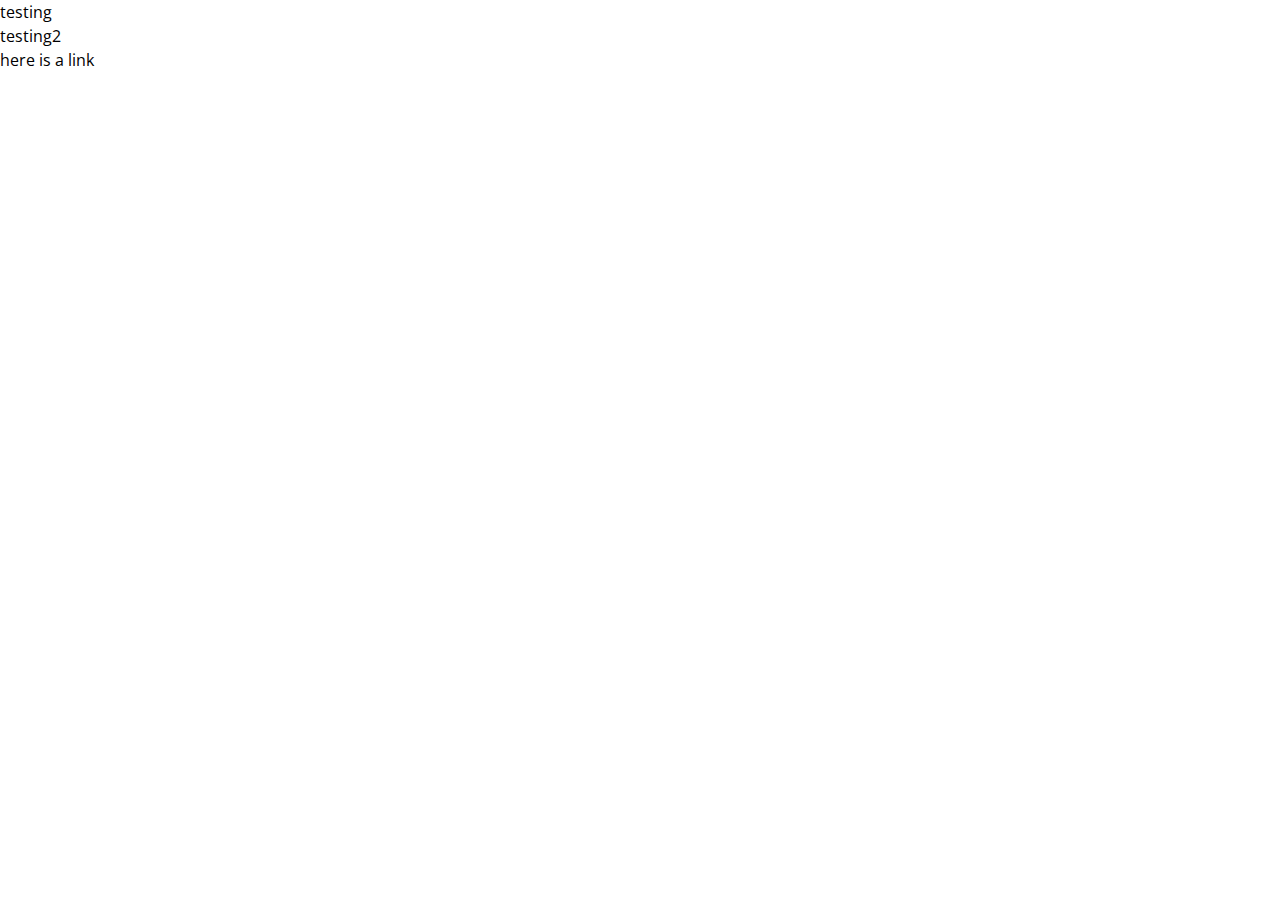
==== commit 75dd10d0: "web 3 implementation" ====
--- a/index.html
+++ b/index.html
@@ -1,310 +1,17 @@
-
 <!DOCTYPE html>
-<html lang="en" dir="ltr">
+<html lang="en">
   <head>
-    <meta charset="utf-8">
-    <meta name="viewport" content="width=device-width, initial-scale=0.8">
-    <link rel="icon" type="image/png" href="images/favicon.png"/>
-    <title>Funds</title>
-    <link rel="preconnect" href="https://fonts.gstatic.com">
-    <link href="https://fonts.googleapis.com/css2?family=Lato&display=swap" rel="stylesheet">
-    <link rel="stylesheet" href="index52.css">
-    <!-- Global site tag (gtag.js) - Google Analytics -->
-    <script async src="https://www.googletagmanager.com/gtag/js?id=G-0PZH8E61PS"></script>
-    <script>
-      window.dataLayer = window.dataLayer || [];
-      function gtag(){dataLayer.push(arguments);}
-      gtag('js', new Date());
-
-      gtag('config', 'G-0PZH8E61PS');
-    </script>
+    <meta charset="UTF-8" />
+    <link rel="icon" type="image/svg+xml" href="/vite.svg" />
+    <meta name="viewport" content="width=device-width, initial-scale=1.0" />
+    <title>Vite + React</title>
+    <script type="module" crossorigin src="/assets/index.90daf641.js"></script>
+    <link rel="stylesheet" href="/assets/index.f363493a.css">
   </head>
-  <body style="background-color:#09232eff;background-image: linear-gradient(to top right, rgb(14, 47, 61),rgb(15, 97, 93))">
-    <div id="PopUpMain">
-      <div id="PopUp">
-        <h3 id="Heading">This website is an Alpha Build / Mock-Up</h3>
-        <p> please only use on desktop (on 80% Zoom)</p>
-        <button class="button-popup">OK</button>
-
-      </div>
-
-    </div>
-    <script src="https://ajax.googleapis.com/ajax/libs/jquery/3.3.1/jquery.min.js" type="text/javascript"></script>
-    <script type="text/javascript">
-    $('.button-popup').click(function(){
-        $('#PopUpMain').css('display','none');
-      });
-
-    </script>
-    <div class="banner"></div>
-      <div class="container">
-        <div class="nav-wrapper">
-          <div class="left-side">
-            <div class="nav-link-wrapper active-nav-link">
-
-              <a href="index.html"><p>FUNDS</p></a>
-            </div>
-            <div class="nav-link-wrapper">
-              <a href="about.html"><p>ABOUT</p></a>
-            </div>
-            <div class="nav-link-wrapper">
-              <a href="about.html"><p>CONTACT US</p></a>
-            </div>
-          </div>
-          <div class="middle-side">
-            <a href="about.html"><img src="images/Hyphy_Logo.png" style="width:120px;height:65px;"></img></a>
-          </div>
-          <div class="right-side">
-            <div class="login nav-link-wrapper">
-              <!-- Trigger/Open The Modal -->
-              <a href="account_login"><button id="myBtn" class='login-button'>Login / Signup</button></a>
-
-              <!-- The Modal -->
-            </div>
-            <div class="brand">
-              <p><a href="https://metamask.io/" class="button-wallet" target="_blank"> Connect Metamask</a></p>
-            </div>
-          </div>
-        </div>
-      </div>
-      <div class="aum-wrapper">
-        <div class="aum-text"><h2>Total TVL</h2></div>
-        <div class="aum-figure"><h2> $57,845.66</h2></div>
-      </div>
-      <div class="description-wrapper">
-        <div class="description-header"><h3> Check out Hyphy Capital </h3></div>
-        <div class="description-text-pitchapp">
-          <div class="description-text-pitchapp-left">
-            <p>Click thorugh the Hyphy Capital Pitchdeck on the right to find out more about our Services, Value Proposition and how we make investing as easy and simple as ordering a coffee at Starbucks </p>
-            <p>It gives you a on overview of our company, product, investment process and strategy (including some important KPIs). If you want to learn more about how Hyphy Capital came to be on and get a crash course on investing in 2022 check out our About page for more info</p>
-            <div class="arrow"><img src="images/arrow1.png" width="160px" height="70%"></div>
-          </div>
-          <div class="description-text-pitchapp-right">
-            <iframe src="https://pitch.com/embed/d4116bac-54a6-44ca-a33e-fd8a8e272f26" allow="fullscreen" width="96%" height="370" style="border:0"></iframe>
-          </div>
-        </div>
-      </div>
-      <div class="description-wrapper">
-        <div class="description-header"><h3>2 - Understand our Strategy </h3></div>
-        <div class="description-text"> <p>Hyphy Capital manages two funds. The Retail Fund is a typical retail, net-long, eps-valuation driven, US-Stock and Crypto Fund. The Quant Fund is a quantitative, market-neutral, ML, US-Stock Fund (denominated in NMR).
-        The goal is to understand the performance difference between the regular Retail Fund driven by current thematic topics (ESG, Crypto, Big Tech, etc.) versus the
-        Quant Fund driven by automated quantative strategies through Machine Learning Algorithms.</p>
-        <p>By generating a smart contract (The Investooor) below, you create an individual address for you to deposit your money into - completely trustless, non-custodial and verified via Ethereum's block chain.</p>
-        <p>Hyphy Capital follows the ultimate vision that no single investor has to either risk the exposure to gain return in financial markets nor has to build quantitative models themselves. We want to allow every interested individual to connect their favorite
-          wallet of choice (Metamask, etc.) and then interact with the Hyphy-Capital Smartcontract (HCSC) to deposit or withdraw ETH (or Stablecoins). No more headaches for investors and simple, automated apy collection for the investor. </p></div>
-
-      </div>
-      <div class="usp-wrapper">
-        <div class="No-Lock">
-          <img src="images/nofee.png" style="width:24px;height:24px;"><p>No Lock Up or Minimums</p>
-        </div>
-        <div class="No-Asset">
-        <img src="images/minus.png" style="width:24px;height:24px;"><p>No Asset Management Fee</p>
-        </div>
-        <div class="Performance-Fee">
-        <img src="images/percentage_sign.png" style="width:21px;height:21px;"></a><p>10% Performance Fee included</p>
-        </div>
-      </div>
-      <div class="attention-wrapper">
-        <div class="attention-box">
-          <img src="images/attention.png" style="width:50px;height:50px;"><p>Please be Aware when comparing Funds: both funds are benchmarked against the S&P500 Index, but on different times scales. The Retail fund is updated weekly, on weekly intervals; The Quant Fund is updated weekly, on monthly intervals,
-            hence, the most up-to-date Quant Fund Statistics are always delayed by month compared to the current time.</p>
-        </div>
-      </div>
-      <div class="content-wrapper">
-        <div class="portfolio-items-wrapper">
-          <! CARD 1>
-          <div class="card-wrapper-left">
-            <div class="card-left">
-              <div class="card-content">
-
-                <h2 class="card-title-left">RETAIL FUND - for the left side of the curve</h2>
-                <p class="card-body">Valuation Model based long term, retail, net long, stock and crypto Fund</p>
-                <a href="retail.html" class="button"> Learn More</a>
-              </div>
-            </div>
-
-        </div>
-          <! CARD 2>
-          <div class="card-wrapper-right">
-            <div class="card-right">
-              <div class="card-content">
-
-                <h2 class="card-title-right">QUANT FUND - for the right side of the curve</h2>
-                <p class="card-body">ML Model based short term, statistical, market neutral, stock Fund denominated in crypto</p>
-                <a href="quant.html" class="button"> Learn More</a>
-              </div>
-            </div>
-          </div>
-        </div>
-      </div>
-      <div class="investor-card">
-        <div class="investor-description-header"><h3>The Investooor</h3></div>
-        <div class="description-card-text"> <p>Determine your individual and personalized portfolio exposure via the slider below</p>
-          <div class="form-group">
-    				<label class='form-invest' for="price">Initial Investemnt</label>
-    				<input type="text" name="price" value="1000" class="form-control">
-    			</div>
-          <div class="range">
-            <div class="sliderValue">
-              <label for="quantity"><span name='slider_span'>0</span></label>
-            </div>
-              <div class="field">
-                <div class="value left"> RETAIL ONLY</div>
-                <input name="slider_input" type="range" min="-100" max="100" value="0" steps="1">
-                <div class="value right">QUANT ONLY</div>
-              </div>
-            </div>
-            <div class="individ-apy-wrapper">
-              <div class="drawdown-investor">
-                <div class="apy-investor-text">CALCULATED APY</div>
-                <span name='total2'>0</span>
-              </div>
-              <div class="apy-investor">
-                <div class="drawdown-investor-text">MAX DRAWDOWN</div>
-                <span name='total'>0</span>
-              </div>
-            </div>
-            <script>
-              const slideValue = document.querySelector("[name=slider_span]");
-              const inputSlider = document.querySelector("[name=slider_input]");
-              inputSlider.oninput = (()=>{
-                let value = inputSlider.value;
-                slideValue.textContent = value;
-                slideValue.style.left = (value/2) + "%";
-                slideValue.classList.add("show");
-              });
-
-            </script>
-            <script type="text/javascript">
-            // Grab the things I need in the DOM
-
-          	const priceInput = document.querySelector("[name=price]");
-          	const quantityInput = document.querySelector("[name=slider_input]");
-          	const total = document.querySelector("[name=total]");
-            const total2 = document.querySelector("[name=total2]");
-          	const quantityLabel = document.querySelector("[name=slider_span]");
-
-          	// Write the function here
-          	function calculateDrawdownCost() {
-          		const price = priceInput.value;
-          		const quantity = quantityInput.value;
-          		const cost = price * quantity;
-          		console.log(cost);
-          		total.innerText = cost.toFixed(1) + "%";
-          	}
-            function calculateApyCost() {
-          		const price = priceInput.value;
-          		const quantity = quantityInput.value;
-          		const cost = price * quantity;
-          		console.log(cost);
-          		total2.innerText = cost.toFixed(1) + "%";
-          	}
-
-          	//on first run
-          	calculateDrawdownCost();
-            calculateApyCost();
-
-          	// Add Events Listeners
-          	priceInput.addEventListener("[name=price]", calculateDrawdownCost);
-          	quantityInput.addEventListener("input", calculateDrawdownCost);
-            quantityInput.addEventListener("input", calculateApyCost);
-          	quantityInput.addEventListener("[name=slider_input]", updateQuantityLabel);
-
-            </script>
-            <div class="generate-contract">
-              <a href="retail.html" class="sc-button"> Generate Smart Contract</a>
-            </div>
-          </div>
-      </div>
-      <div class="description-2-wrapper">
-        <div class="description-header"><h3>3 - Other Information</h3></div>
-        <div class="Other-columns">
-          <div class="NFT-slider"><h3>Hyphy Capital's NFT Collection</h3>
-            <div class="filterDiv 001 show">
-              <div class="card">
-                <div class="slider">
-                  <div class="slides">
-                    <input type="radio" name="radio-btn" id="radio1">
-                    <input type="radio" name="radio-btn" id="radio2">
-                    <input type="radio" name="radio-btn" id="radio3">
-                    <input type="radio" name="radio-btn" id="radio4">
-
-                    <div title='KrazyKoala NFT' class="slide first">
-                      <a href="https://opensea.io/assets/0x8056ad118916db0feef1c8b82744fa37e5d57cc0/7909">
-                      <img src="hc_nft_1.jpeg" alt=""></a>
-                    </div>
-                    <div class="slide">
-                      <a href="https://opensea.io/assets/0xda22422592ee3623c8d3c40fe0059cdecf30ca79/24065">
-                      <img src="nft2.png" alt=""></a>
-                    </div>
-                    <div class="slide">
-                      <a href="https://opensea.io/assets/0x78c7549716a6290bd92005eb2a4da9701599428a/3004">
-                      <img src="nft3.jpeg" alt=""></a>
-                    </div>
-                    <div class="slide ">
-                      <a href="https://opensea.io/assets/0x78c7549716a6290bd92005eb2a4da9701599428a/5715">
-                      <img src="nft4.jpeg" alt=""></a>
-                    </div>
-                    <div class="navigation-auto">
-                      <div class="auto-btn1"></div>
-                      <div class="auto-btn2"></div>
-                      <div class="auto-btn3"></div>
-                      <div class="auto-btn4"></div>
-
-                    </div>
-                  </div>
-                    <div class="navigation-manual">
-                    <label for="radio1" class="manual-btn"></label>
-                    <label for="radio2" class="manual-btn"></label>
-                    <label for="radio3" class="manual-btn"></label>
-                    <label for="radio4" class="manual-btn"></label>
-
-                    </div>
-                  </div>
-              </div>
-            </div>
-          </div>
-          <div class="Contact"> <h3>Get in Touch</h3><p>If you have any feedback, questions, or inquires you can reach us at</p><p><a>free.money@hyphy-capital.com</a></p></div>
-          <div class="Newsletter-main"><h3>Newsletter</h3> <p>For weekly model & fund updates subscribe to our Newsletter here</p>
-            <link href="//cdn-images.mailchimp.com/embedcode/horizontal-slim-10_7.css" rel="stylesheet" type="text/css">
-            <style type="text/css">
-            	#mc_embed_signup
-            	/* Add your own Mailchimp form style overrides in your site stylesheet or in this style block.
-            	   We recommend moving this block and the preceding CSS link to the HEAD of your HTML file. */
-            </style>
-            <div id="mc_embed_signup">
-            <form action="https://hyphy-capital.us5.list-manage.com/subscribe/post?u=2433caf9b27ea63d16f3f8ee9&amp;id=472504d957" method="post" id="mc-embedded-subscribe-form" name="mc-embedded-subscribe-form" class="validate" target="_blank" novalidate>
-                <div id="mc_embed_signup_scroll">
-              <div class="newsletter-wrapper">
-            	<h1><label for="mce-EMAIL"></label></h1></div>
-            	<input type="email" value="" name="EMAIL" class="email" id="mce-EMAIL" placeholder="Enter your email address" required style="position: relative;left: 2%;top: 1%; width:80%;">
-                <!-- real people should not fill this in and expect good things - do not remove this or risk form bot signups-->
-                <div style="position: absolute; left: -5000px;" aria-hidden="true"><input type="text" name="b_2433caf9b27ea63d16f3f8ee9_472504d957" tabindex="-1" value=""></div>
-                <div class="clear"><input type="submit" value="Subscribe" name="subscribe" id="mc-embedded-subscribe" class="newsletter-button" style="position: relative;left: 10%;margin-top:15%;"></div>
-                </div>
-            </form>
-            </div>
-          </div>
-        </div>
-      </div>
-      <div class="Footer">
-        <div class="Links">
-          <div class="twitter">
-            <a href="https://twitter.com"><img src="images/twitter_icon_lsg.png" style="color:red;width:18px;height:18px;"></a>
-          </div>
-          <div class="tele">
-          <a href="https://telegram.com"><img src="images/tele_icon_lsg.png" style="width:21px;height:21px;"></a>
-          </div>
-          <div class="reddit">
-          <a href="https://reddit.com"><img src="images/reddit_icon_lsg.png" style="width:19px;height:19px;"></a>
-          </div>
-        </div>
-        <div class="email">free_money@hyphy-capital.com</div>
-        <div class="Info">HYPHY Capital Global GmbH</div>
-
-      </div>
-
-</body>
-
+  <body>
+    <p> testing</p>
+    <p> testing2</p>
+    <a href="app.html" target="_blank">here is a link</a>
+    
+  </body>
 </html>
--- a/assets/index.f363493a.css
+++ b/assets/index.f363493a.css
@@ -0,0 +1 @@
+@import"https://fonts.googleapis.com/css2?family=Open+Sans:wght@300;400;500;600;700&display=swap";* html{padding:0;margin:0;box-sizing:border-box}body{margin:0;font-family:Open Sans,sans-serif;-webkit-font-smoothing:antialiased;-moz-osx-font-smoothing:grayscale}.gradient-bg-welcome{background-color:#0f0e13;background-image:linear-gradient(to right,rgb(14,47,61),rgb(23,130,125))}.gradient-bg-services{background-color:#0f0e13;background-image:radial-gradient(at 0% 0%,hsla(253,16%,7%,1) 0,transparent 50%),radial-gradient(at 50% 100%,hsla(225,39%,25%,1) 0,transparent 50%)}.gradient-bg-transactions{background-color:#0f0e13;background-image:linear-gradient(to right,rgb(14,47,61),rgb(23,130,125)),radial-gradient(at 50% 0%,hsla(225,39%,25%,1) 0,transparent 50%)}.gradient-bg-footer{background-color:#0f0e13;background-image:radial-gradient(at 0% 100%,hsla(253,16%,7%,1) 0,transparent 53%),radial-gradient(at 50% 150%,hsla(339,49%,30%,1) 0,transparent 50%)}.blue-glassmorphism{background:rgb(39,51,89,.4);border-radius:16px;box-shadow:0 4px 30px #0003;backdrop-filter:blur(5px);-webkit-backdrop-filter:blur(5px);border:1px solid rgba(0,0,0,.3)}.white-glassmorphism{background:rgba(255,255,255,.05);border-radius:16px;backdrop-filter:blur(5px);-webkit-backdrop-filter:blur(5px);border:1px solid rgba(255,255,255,.3)}.eth-card{background-color:#4f4fcd;background-image:radial-gradient(at 83% 67%,rgb(41,156,164) 0,transparent 58%),radial-gradient(at 67% 20%,rgba(24,175,205,.869) 0,transparent 59%),radial-gradient(at 88% 35%,rgba(64,59,149,.35) 0,transparent 50%),radial-gradient(at 31% 91%,rgba(29,132,184,.855) 0,transparent 52%),radial-gradient(at 27% 71%,rgba(38,17,64,.825) 0,transparent 49%),radial-gradient(at 74% 89%,rgba(51,178,136,.596) 0,transparent 51%),radial-gradient(at 53% 75%,rgb(24,137,125) 0,transparent 45%)}.text-gradient{background-color:#fff;background-image:radial-gradient(at 4% 36%,hsla(0,0%,100%,1) 0,transparent 53%),radial-gradient(at 100% 60%,rgb(0,0,0) 0,transparent 50%);-webkit-background-clip:text;-webkit-text-fill-color:transparent}*,:before,:after{box-sizing:border-box;border-width:0;border-style:solid;border-color:#e5e7eb}:before,:after{--tw-content: ""}html{line-height:1.5;-webkit-text-size-adjust:100%;-moz-tab-size:4;-o-tab-size:4;tab-size:4;font-family:ui-sans-serif,system-ui,-apple-system,BlinkMacSystemFont,Segoe UI,Roboto,Helvetica Neue,Arial,Noto Sans,sans-serif,"Apple Color Emoji","Segoe UI Emoji",Segoe UI Symbol,"Noto Color Emoji"}body{margin:0;line-height:inherit}hr{height:0;color:inherit;border-top-width:1px}abbr:where([title]){-webkit-text-decoration:underline dotted;text-decoration:underline dotted}h1,h2,h3,h4,h5,h6{font-size:inherit;font-weight:inherit}a{color:inherit;text-decoration:inherit}b,strong{font-weight:bolder}code,kbd,samp,pre{font-family:ui-monospace,SFMono-Regular,Menlo,Monaco,Consolas,Liberation Mono,Courier New,monospace;font-size:1em}small{font-size:80%}sub,sup{font-size:75%;line-height:0;position:relative;vertical-align:baseline}sub{bottom:-.25em}sup{top:-.5em}table{text-indent:0;border-color:inherit;border-collapse:collapse}button,input,optgroup,select,textarea{font-family:inherit;font-size:100%;font-weight:inherit;line-height:inherit;color:inherit;margin:0;padding:0}button,select{text-transform:none}button,[type=button],[type=reset],[type=submit]{-webkit-appearance:button;background-color:transparent;background-image:none}:-moz-focusring{outline:auto}:-moz-ui-invalid{box-shadow:none}progress{vertical-align:baseline}::-webkit-inner-spin-button,::-webkit-outer-spin-button{height:auto}[type=search]{-webkit-appearance:textfield;outline-offset:-2px}::-webkit-search-decoration{-webkit-appearance:none}::-webkit-file-upload-button{-webkit-appearance:button;font:inherit}summary{display:list-item}blockquote,dl,dd,h1,h2,h3,h4,h5,h6,hr,figure,p,pre{margin:0}fieldset{margin:0;padding:0}legend{padding:0}ol,ul,menu{list-style:none;margin:0;padding:0}textarea{resize:vertical}input::-moz-placeholder,textarea::-moz-placeholder{opacity:1;color:#9ca3af}input::placeholder,textarea::placeholder{opacity:1;color:#9ca3af}button,[role=button]{cursor:pointer}:disabled{cursor:default}img,svg,video,canvas,audio,iframe,embed,object{display:block;vertical-align:middle}img,video{max-width:100%;height:auto}*,:before,:after{--tw-border-spacing-x: 0;--tw-border-spacing-y: 0;--tw-translate-x: 0;--tw-translate-y: 0;--tw-rotate: 0;--tw-skew-x: 0;--tw-skew-y: 0;--tw-scale-x: 1;--tw-scale-y: 1;--tw-pan-x: ;--tw-pan-y: ;--tw-pinch-zoom: ;--tw-scroll-snap-strictness: proximity;--tw-ordinal: ;--tw-slashed-zero: ;--tw-numeric-figure: ;--tw-numeric-spacing: ;--tw-numeric-fraction: ;--tw-ring-inset: ;--tw-ring-offset-width: 0px;--tw-ring-offset-color: #fff;--tw-ring-color: rgb(59 130 246 / .5);--tw-ring-offset-shadow: 0 0 #0000;--tw-ring-shadow: 0 0 #0000;--tw-shadow: 0 0 #0000;--tw-shadow-colored: 0 0 #0000;--tw-blur: ;--tw-brightness: ;--tw-contrast: ;--tw-grayscale: ;--tw-hue-rotate: ;--tw-invert: ;--tw-saturate: ;--tw-sepia: ;--tw-drop-shadow: ;--tw-backdrop-blur: ;--tw-backdrop-brightness: ;--tw-backdrop-contrast: ;--tw-backdrop-grayscale: ;--tw-backdrop-hue-rotate: ;--tw-backdrop-invert: ;--tw-backdrop-opacity: ;--tw-backdrop-saturate: ;--tw-backdrop-sepia: }::-webkit-backdrop{--tw-border-spacing-x: 0;--tw-border-spacing-y: 0;--tw-translate-x: 0;--tw-translate-y: 0;--tw-rotate: 0;--tw-skew-x: 0;--tw-skew-y: 0;--tw-scale-x: 1;--tw-scale-y: 1;--tw-pan-x: ;--tw-pan-y: ;--tw-pinch-zoom: ;--tw-scroll-snap-strictness: proximity;--tw-ordinal: ;--tw-slashed-zero: ;--tw-numeric-figure: ;--tw-numeric-spacing: ;--tw-numeric-fraction: ;--tw-ring-inset: ;--tw-ring-offset-width: 0px;--tw-ring-offset-color: #fff;--tw-ring-color: rgb(59 130 246 / .5);--tw-ring-offset-shadow: 0 0 #0000;--tw-ring-shadow: 0 0 #0000;--tw-shadow: 0 0 #0000;--tw-shadow-colored: 0 0 #0000;--tw-blur: ;--tw-brightness: ;--tw-contrast: ;--tw-grayscale: ;--tw-hue-rotate: ;--tw-invert: ;--tw-saturate: ;--tw-sepia: ;--tw-drop-shadow: ;--tw-backdrop-blur: ;--tw-backdrop-brightness: ;--tw-backdrop-contrast: ;--tw-backdrop-grayscale: ;--tw-backdrop-hue-rotate: ;--tw-backdrop-invert: ;--tw-backdrop-opacity: ;--tw-backdrop-saturate: ;--tw-backdrop-sepia: }::backdrop{--tw-border-spacing-x: 0;--tw-border-spacing-y: 0;--tw-translate-x: 0;--tw-translate-y: 0;--tw-rotate: 0;--tw-skew-x: 0;--tw-skew-y: 0;--tw-scale-x: 1;--tw-scale-y: 1;--tw-pan-x: ;--tw-pan-y: ;--tw-pinch-zoom: ;--tw-scroll-snap-strictness: proximity;--tw-ordinal: ;--tw-slashed-zero: ;--tw-numeric-figure: ;--tw-numeric-spacing: ;--tw-numeric-fraction: ;--tw-ring-inset: ;--tw-ring-offset-width: 0px;--tw-ring-offset-color: #fff;--tw-ring-color: rgb(59 130 246 / .5);--tw-ring-offset-shadow: 0 0 #0000;--tw-ring-shadow: 0 0 #0000;--tw-shadow: 0 0 #0000;--tw-shadow-colored: 0 0 #0000;--tw-blur: ;--tw-brightness: ;--tw-contrast: ;--tw-grayscale: ;--tw-hue-rotate: ;--tw-invert: ;--tw-saturate: ;--tw-sepia: ;--tw-drop-shadow: ;--tw-backdrop-blur: ;--tw-backdrop-brightness: ;--tw-backdrop-contrast: ;--tw-backdrop-grayscale: ;--tw-backdrop-hue-rotate: ;--tw-backdrop-invert: ;--tw-backdrop-opacity: ;--tw-backdrop-saturate: ;--tw-backdrop-sepia: }.fixed{position:fixed}.relative{position:relative}.-top-0{top:-0px}.-right-2{right:-.5rem}.z-10{z-index:10}.m-2{margin:.5rem}.m-4{margin:1rem}.my-4{margin-top:1rem;margin-bottom:1rem}.mx-2{margin-left:.5rem;margin-right:.5rem}.mx-4{margin-left:1rem;margin-right:1rem}.my-2{margin-top:.5rem;margin-bottom:.5rem}.my-5{margin-top:1.25rem;margin-bottom:1.25rem}.mt-5{margin-top:1.25rem}.mt-2{margin-top:.5rem}.mt-3{margin-top:.75rem}.ml-5{margin-left:1.25rem}.mt-1{margin-top:.25rem}.mb-6{margin-bottom:1.5rem}.mt-10{margin-top:2.5rem}.mr-2{margin-right:.5rem}.flex{display:flex}.hidden{display:none}.h-\[0\.25px\]{height:.25px}.h-32{height:8rem}.h-screen{height:100vh}.h-10{height:2.5rem}.h-40{height:10rem}.h-full{height:100%}.h-\[1px\]{height:1px}.min-h-screen{min-height:100vh}.min-h-\[70px\]{min-height:70px}.w-full{width:100%}.w-32{width:8rem}.w-24{width:6rem}.w-\[70vw\]{width:70vw}.w-10{width:2.5rem}.w-11\/12{width:91.666667%}.min-w-full{min-width:100%}.flex-\[0\.5\]{flex:.5}.flex-1{flex:1 1 0%}.flex-initial{flex:0 1 auto}@-webkit-keyframes spin{to{transform:rotate(360deg)}}@keyframes spin{to{transform:rotate(360deg)}}.animate-spin{-webkit-animation:spin 1s linear infinite;animation:spin 1s linear infinite}@-webkit-keyframes slide-in{0%{transform:translate(120%)}to{transform:translate(0)}}@keyframes slide-in{0%{transform:translate(120%)}to{transform:translate(0)}}.animate-slide-in{-webkit-animation:slide-in .5s ease-out;animation:slide-in .5s ease-out}.cursor-pointer{cursor:pointer}.resize{resize:both}.list-none{list-style-type:none}.flex-row{flex-direction:row}.flex-col{flex-direction:column}.flex-wrap{flex-wrap:wrap}.items-start{align-items:flex-start}.items-end{align-items:flex-end}.items-center{align-items:center}.justify-start{justify-content:flex-start}.justify-end{justify-content:flex-end}.justify-center{justify-content:center}.justify-between{justify-content:space-between}.justify-evenly{justify-content:space-evenly}.rounded-full{border-radius:9999px}.rounded-md{border-radius:.375rem}.rounded-sm{border-radius:.125rem}.rounded-xl{border-radius:.75rem}.border-\[0\.5px\]{border-width:.5px}.border-\[1px\]{border-width:1px}.border-2{border-width:2px}.border-b-2{border-bottom-width:2px}.border-none{border-style:none}.border-red-700{--tw-border-opacity: 1;border-color:rgb(185 28 28 / var(--tw-border-opacity))}.border-gray-400{--tw-border-opacity: 1;border-color:rgb(156 163 175 / var(--tw-border-opacity))}.border-\[lightseagreen\]{--tw-border-opacity: 1;border-color:rgb(32 178 170 / var(--tw-border-opacity))}.border-white{--tw-border-opacity: 1;border-color:rgb(255 255 255 / var(--tw-border-opacity))}.border-\[\#282c3c\]{--tw-border-opacity: 1;border-color:rgb(40 44 60 / var(--tw-border-opacity))}.bg-gray-400{--tw-bg-opacity: 1;background-color:rgb(156 163 175 / var(--tw-bg-opacity))}.bg-\[\#282c3c\]{--tw-bg-opacity: 1;background-color:rgb(40 44 60 / var(--tw-bg-opacity))}.bg-\[\#2952e3\],.bg-\[\#2952E3\]{--tw-bg-opacity: 1;background-color:rgb(41 82 227 / var(--tw-bg-opacity))}.bg-\[\#8945F8\]{--tw-bg-opacity: 1;background-color:rgb(137 69 248 / var(--tw-bg-opacity))}.bg-\[\#F84550\]{--tw-bg-opacity: 1;background-color:rgb(248 69 80 / var(--tw-bg-opacity))}.bg-transparent{background-color:transparent}.p-4{padding:1rem}.p-3{padding:.75rem}.p-2{padding:.5rem}.p-5{padding:1.25rem}.py-3{padding-top:.75rem;padding-bottom:.75rem}.py-2{padding-top:.5rem;padding-bottom:.5rem}.px-7{padding-left:1.75rem;padding-right:1.75rem}.py-12{padding-top:3rem;padding-bottom:3rem}.px-4{padding-left:1rem;padding-right:1rem}.px-2{padding-left:.5rem;padding-right:.5rem}.py-1{padding-top:.25rem;padding-bottom:.25rem}.text-left{text-align:left}.text-center{text-align:center}.text-right{text-align:right}.text-base{font-size:1rem;line-height:1.5rem}.text-sm{font-size:.875rem;line-height:1.25rem}.text-xs{font-size:.75rem;line-height:1rem}.text-xl{font-size:1.25rem;line-height:1.75rem}.text-lg{font-size:1.125rem;line-height:1.75rem}.text-3xl{font-size:1.875rem;line-height:2.25rem}.text-2xl{font-size:1.5rem;line-height:2rem}.font-medium{font-weight:500}.font-light{font-weight:300}.font-bold{font-weight:700}.font-semibold{font-weight:600}.text-white{--tw-text-opacity: 1;color:rgb(255 255 255 / var(--tw-text-opacity))}.shadow-2xl{--tw-shadow: 0 25px 50px -12px rgb(0 0 0 / .25);--tw-shadow-colored: 0 25px 50px -12px var(--tw-shadow-color);box-shadow:var(--tw-ring-offset-shadow, 0 0 #0000),var(--tw-ring-shadow, 0 0 #0000),var(--tw-shadow)}.outline-none{outline:2px solid transparent;outline-offset:2px}.hover\:bg-\[\#2546bd\]:hover{--tw-bg-opacity: 1;background-color:rgb(37 70 189 / var(--tw-bg-opacity))}.hover\:bg-\[lightseagreen\]:hover{--tw-bg-opacity: 1;background-color:rgb(32 178 170 / var(--tw-bg-opacity))}.hover\:shadow-xl:hover{--tw-shadow: 0 20px 25px -5px rgb(0 0 0 / .1), 0 8px 10px -6px rgb(0 0 0 / .1);--tw-shadow-colored: 0 20px 25px -5px var(--tw-shadow-color), 0 8px 10px -6px var(--tw-shadow-color);box-shadow:var(--tw-ring-offset-shadow, 0 0 #0000),var(--tw-ring-shadow, 0 0 #0000),var(--tw-shadow)}.hover\:shadow-2xl:hover{--tw-shadow: 0 25px 50px -12px rgb(0 0 0 / .25);--tw-shadow-colored: 0 25px 50px -12px var(--tw-shadow-color);box-shadow:var(--tw-ring-offset-shadow, 0 0 #0000),var(--tw-ring-shadow, 0 0 #0000),var(--tw-shadow)}@media (min-width: 640px){.sm\:mt-0{margin-top:0}.sm\:w-\[90\%\]{width:90%}.sm\:w-72{width:18rem}.sm\:w-96{width:24rem}.sm\:min-w-\[270px\]{min-width:270px}.sm\:min-w-\[120px\]{min-width:120px}.sm\:max-w-\[300px\]{max-width:300px}.sm\:flex-row{flex-direction:row}.sm\:px-0{padding-left:0;padding-right:0}.sm\:text-5xl{font-size:3rem;line-height:1}.sm\:text-3xl{font-size:1.875rem;line-height:2.25rem}}@media (min-width: 768px){.md\:flex{display:flex}.md\:hidden{display:none}.md\:w-9\/12{width:75%}.md\:flex-\[0\.5\]{flex:.5}.md\:justify-center{justify-content:center}.md\:p-20{padding:5rem}.md\:p-12{padding:3rem}}@media (min-width: 1536px){.\32xl\:min-w-\[450px\]{min-width:450px}.\32xl\:max-w-\[500px\]{max-width:500px}.\32xl\:px-20{padding-left:5rem;padding-right:5rem}}@media (min-width: 990px){.mf\:mt-0{margin-top:0}.mf\:flex-row{flex-direction:row}}
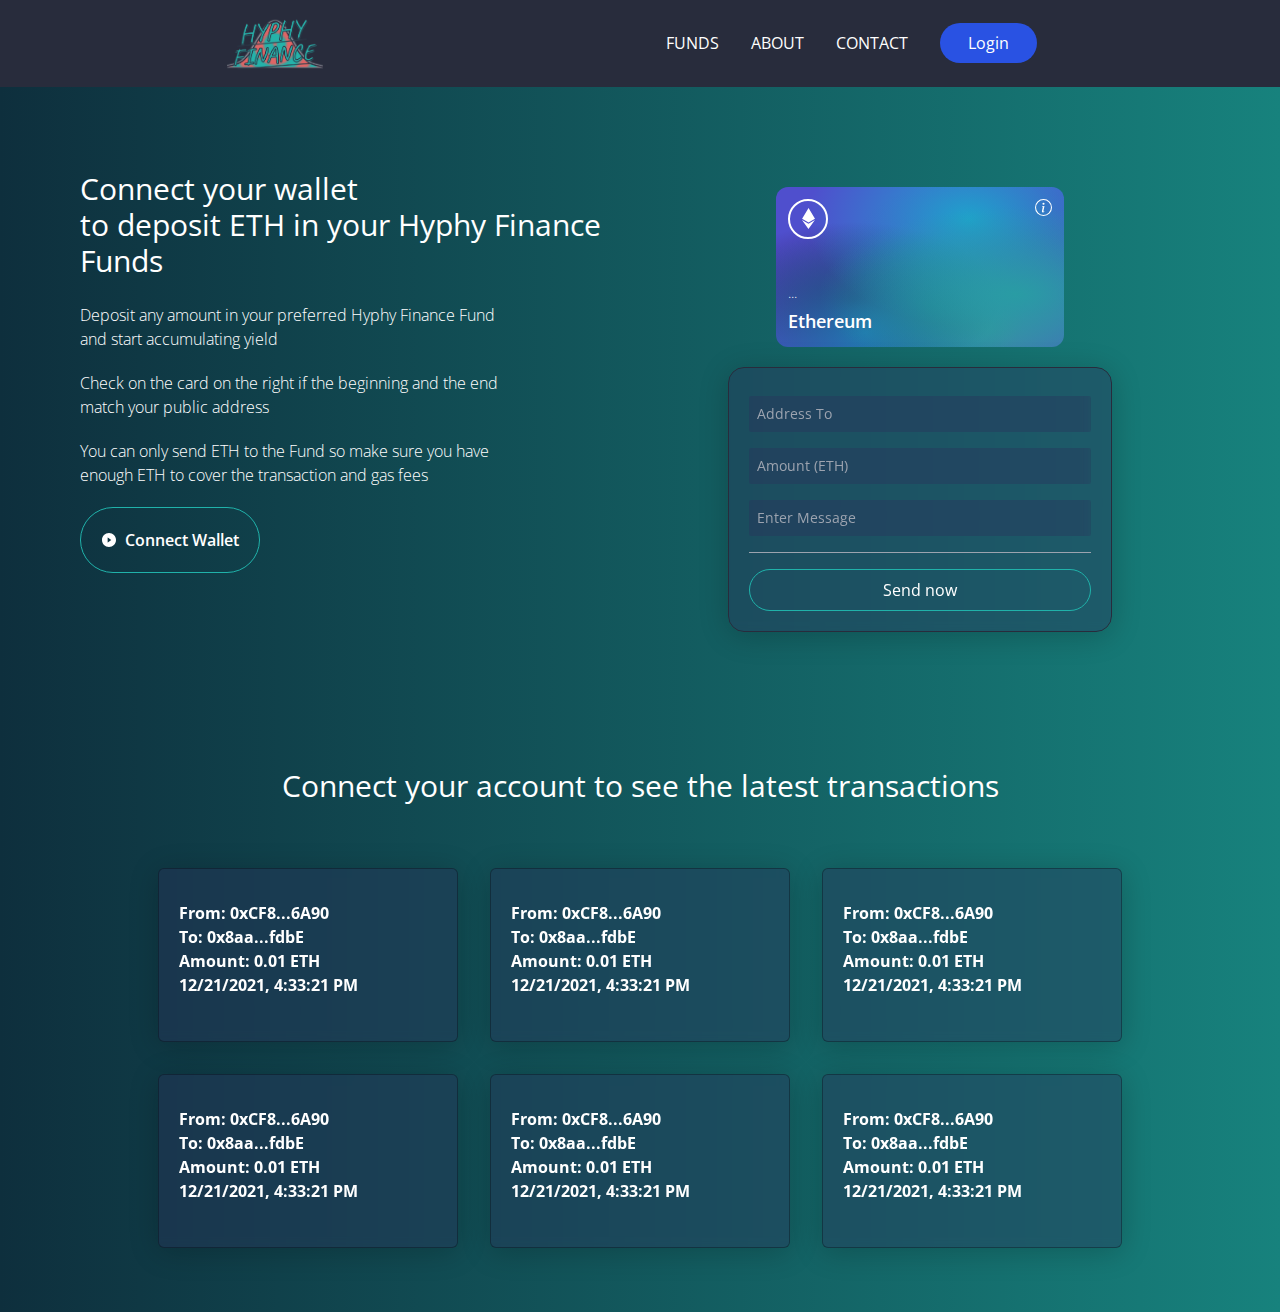
==== commit d7e8370c: "Merge branch 'main' of https://github.com/ptlorenz/hyphy-capital.com" ====
--- a/index.html
+++ b/index.html
@@ -9,9 +9,7 @@
     <link rel="stylesheet" href="/assets/index.f363493a.css">
   </head>
   <body>
-    <p> testing</p>
-    <p> testing2</p>
-    <a href="app.html" target="_blank">here is a link</a>
+    <div id="root"></div>
     
   </body>
 </html>
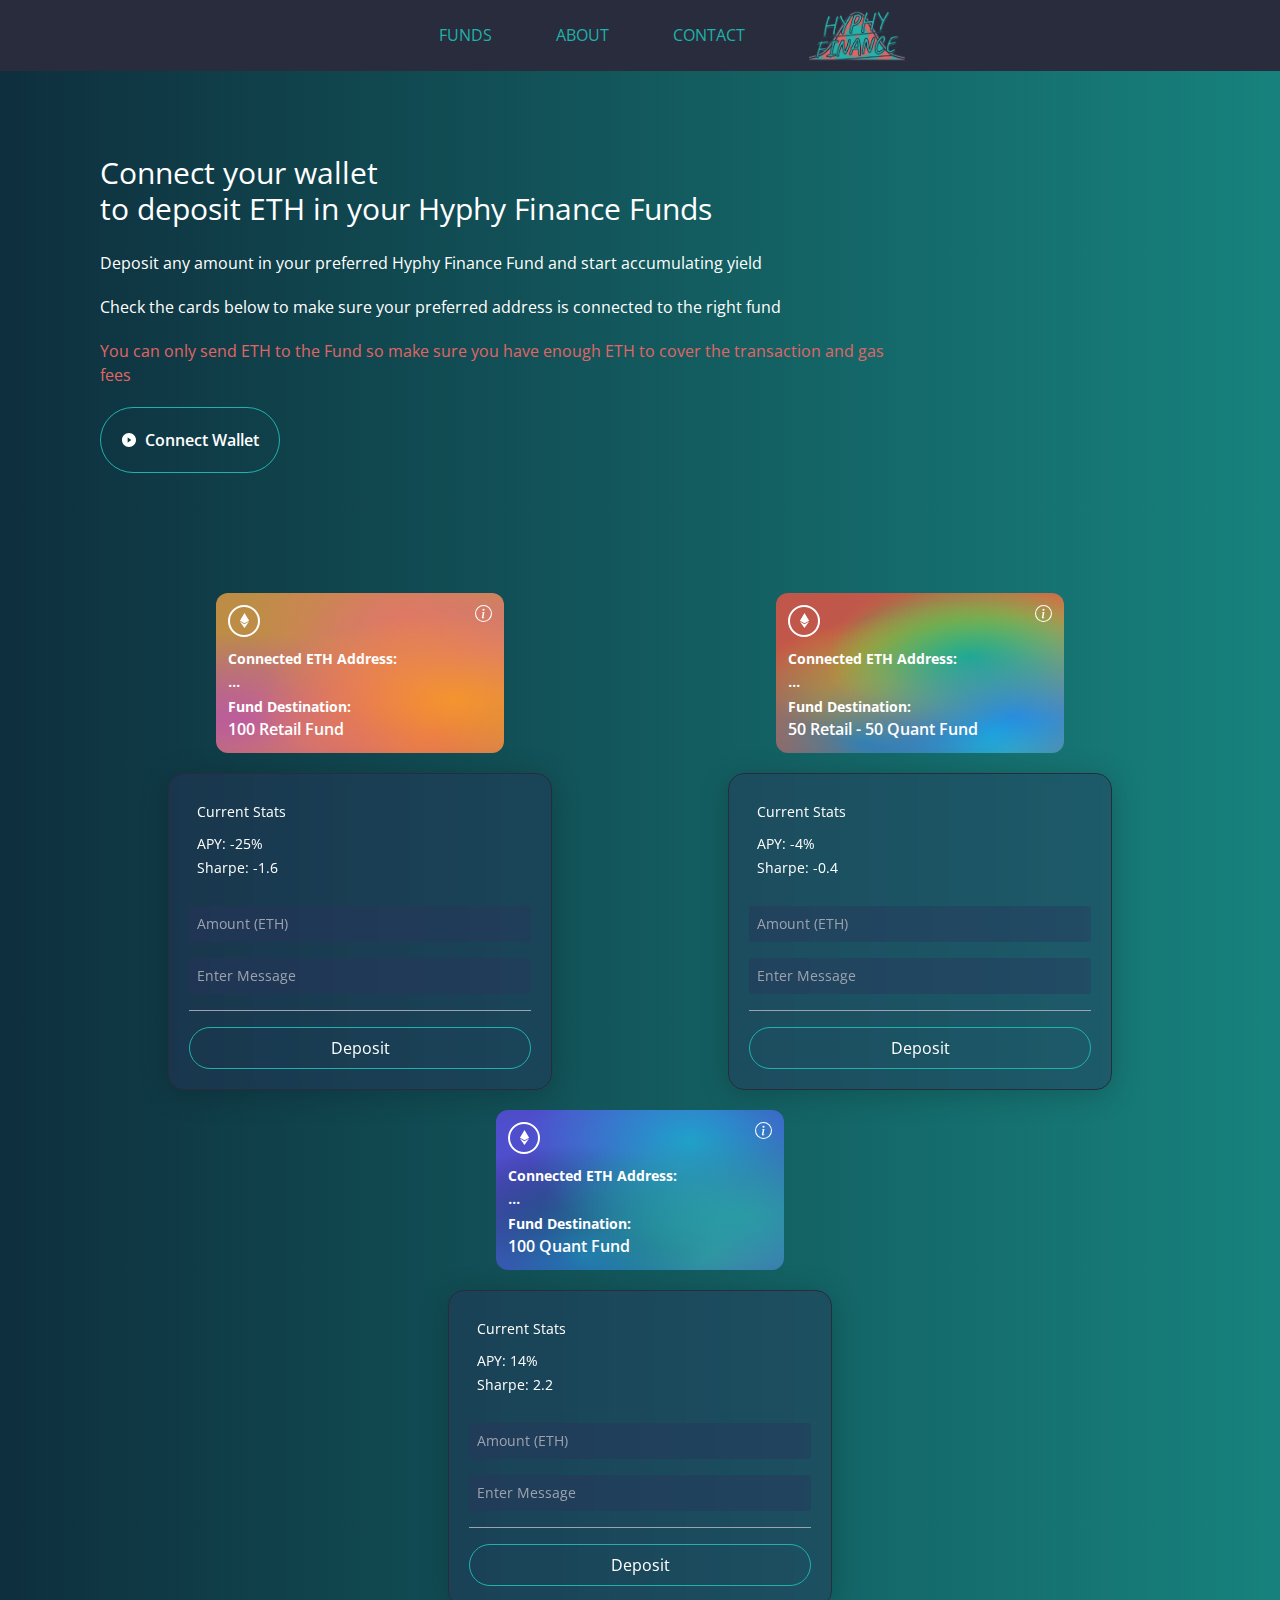
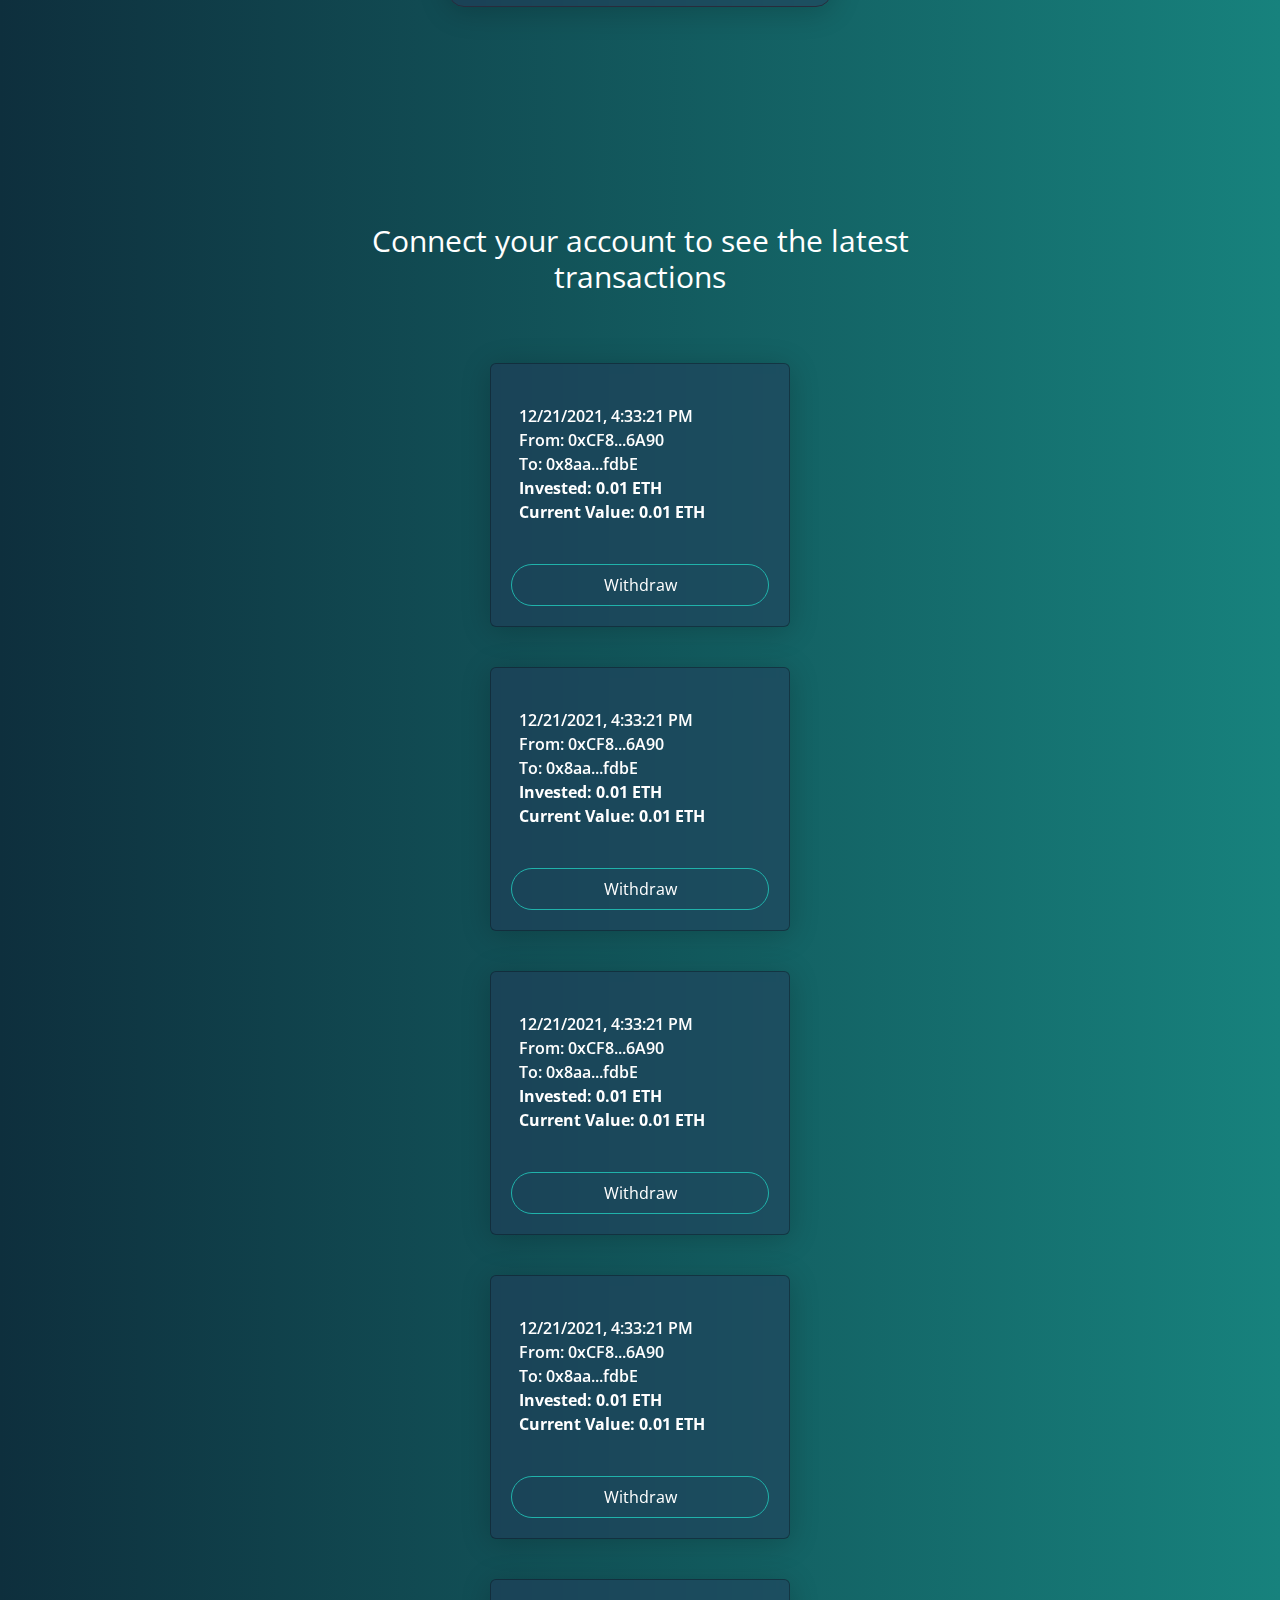
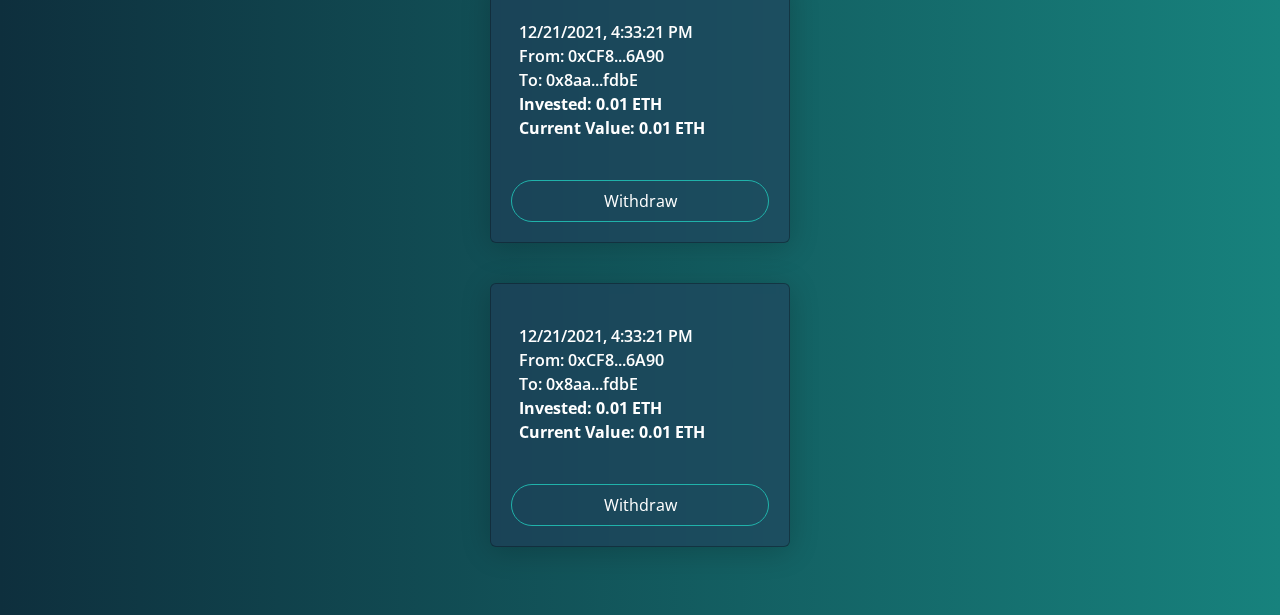
==== commit aed2967a: "Merge branch 'main' of https://github.com/ptlorenz/hyphy-capital.com" ====
--- a/index.html
+++ b/index.html
@@ -2,11 +2,11 @@
 <html lang="en">
   <head>
     <meta charset="UTF-8" />
-    <link rel="icon" type="image/svg+xml" href="/vite.svg" />
+    <link rel="icon" type="image/png" href="/assets/favicon.37265150.png" />
     <meta name="viewport" content="width=device-width, initial-scale=1.0" />
-    <title>Vite + React</title>
-    <script type="module" crossorigin src="/assets/index.90daf641.js"></script>
-    <link rel="stylesheet" href="/assets/index.f363493a.css">
+    <title>Hyphy Finance</title>
+    <script type="module" crossorigin src="/assets/index.3ffa2576.js"></script>
+    <link rel="stylesheet" href="/assets/index.240d326c.css">
   </head>
   <body>
     <div id="root"></div>
--- a/assets/index.240d326c.css
+++ b/assets/index.240d326c.css
@@ -0,0 +1 @@
+@import"https://fonts.googleapis.com/css2?family=Open+Sans:wght@300;400;500;600;700&display=swap";* html{padding:0;margin:0;box-sizing:border-box}body{margin:0;font-family:Open Sans,sans-serif;-webkit-font-smoothing:antialiased;-moz-osx-font-smoothing:grayscale}.gradient-bg-welcome{background-color:#0f0e13;background-image:linear-gradient(to right,rgb(14,47,61),rgb(23,130,125))}.gradient-bg-services{background-color:#0f0e13;background-image:radial-gradient(at 0% 0%,hsla(253,16%,7%,1) 0,transparent 50%),radial-gradient(at 50% 100%,hsla(225,39%,25%,1) 0,transparent 50%)}.gradient-bg-transactions{background-color:#0f0e13;background-image:linear-gradient(to right,rgb(14,47,61),rgb(23,130,125)),radial-gradient(at 50% 0%,hsla(225,39%,25%,1) 0,transparent 50%)}.gradient-bg-footer{background-color:#0f0e13;background-image:radial-gradient(at 0% 100%,hsla(253,16%,7%,1) 0,transparent 53%),radial-gradient(at 50% 150%,hsla(339,49%,30%,1) 0,transparent 50%)}.blue-glassmorphism{background:rgb(39,51,89,.4);border-radius:16px;box-shadow:0 4px 30px #0003;backdrop-filter:blur(5px);-webkit-backdrop-filter:blur(5px);border:1px solid rgba(0,0,0,.3)}.white-glassmorphism{background:rgba(255,255,255,.05);border-radius:16px;backdrop-filter:blur(5px);-webkit-backdrop-filter:blur(5px);border:1px solid rgba(255,255,255,.3)}.eth-card{background-color:#4f4fcd;background-image:radial-gradient(at 83% 67%,rgb(41,156,164) 0,transparent 58%),radial-gradient(at 67% 20%,rgba(24,175,205,.869) 0,transparent 59%),radial-gradient(at 88% 35%,rgba(64,59,149,.35) 0,transparent 50%),radial-gradient(at 31% 91%,rgba(29,132,184,.855) 0,transparent 52%),radial-gradient(at 27% 71%,rgba(38,17,64,.825) 0,transparent 49%),radial-gradient(at 74% 89%,rgba(51,178,136,.596) 0,transparent 51%),radial-gradient(at 53% 75%,rgb(24,137,125) 0,transparent 45%)}.retail-card{background-color:#e49f45d1;background-image:radial-gradient(at 83% 67%,rgba(255,162,22,.721) 0,transparent 58%),radial-gradient(at 67% 20%,#e07866 0,transparent 59%),radial-gradient(at 88% 35%,rgba(229,83,200,.544) 0,transparent 50%),radial-gradient(at 31% 91%,rgba(227,124,95,.585) 0,transparent 52%),radial-gradient(at 10% 80%,rgba(165,48,238,.684) 0,transparent 49%),radial-gradient(at 74% 89%,#E06666,transparent 51%),radial-gradient(at 53% 75%,rgb(227,99,99) 0,transparent 45%)}.mid-card{background-color:#e45545d3;background-image:radial-gradient(at 83% 77%,rgba(22,123,255,.746) 0,transparent 58%),radial-gradient(at 67% 40%,rgba(29,184,114,.96) 0,transparent 52%),radial-gradient(at 65% 45%,rgba(212,191,30,.864) 0,transparent 52%),radial-gradient(at 40% 55%,rgba(212,166,30,.81) 0,transparent 52%),radial-gradient(at 70% 35%,rgba(136,212,30,.627) 0,transparent 52%),radial-gradient(at 88% 35%,rgb(229,154,83) 0,transparent 50%),radial-gradient(at 31% 91%,rgba(29,132,184,.855) 0,transparent 52%),radial-gradient(at 27% 71%,rgba(218,116,53,.977) 0,transparent 49%),radial-gradient(at 74% 89%,rgba(36,242,173,.923) 0,transparent 51%),radial-gradient(at 53% 75%,rgb(37,54,186) 0,transparent 45%)}.text-gradient{background-color:#fff;background-image:radial-gradient(at 4% 36%,hsla(0,0%,100%,1) 0,transparent 53%),radial-gradient(at 100% 60%,rgb(0,0,0) 0,transparent 50%);-webkit-background-clip:text;-webkit-text-fill-color:transparent}*,:before,:after{box-sizing:border-box;border-width:0;border-style:solid;border-color:#e5e7eb}:before,:after{--tw-content: ""}html{line-height:1.5;-webkit-text-size-adjust:100%;-moz-tab-size:4;-o-tab-size:4;tab-size:4;font-family:ui-sans-serif,system-ui,-apple-system,BlinkMacSystemFont,Segoe UI,Roboto,Helvetica Neue,Arial,Noto Sans,sans-serif,"Apple Color Emoji","Segoe UI Emoji",Segoe UI Symbol,"Noto Color Emoji"}body{margin:0;line-height:inherit}hr{height:0;color:inherit;border-top-width:1px}abbr:where([title]){-webkit-text-decoration:underline dotted;text-decoration:underline dotted}h1,h2,h3,h4,h5,h6{font-size:inherit;font-weight:inherit}a{color:inherit;text-decoration:inherit}b,strong{font-weight:bolder}code,kbd,samp,pre{font-family:ui-monospace,SFMono-Regular,Menlo,Monaco,Consolas,Liberation Mono,Courier New,monospace;font-size:1em}small{font-size:80%}sub,sup{font-size:75%;line-height:0;position:relative;vertical-align:baseline}sub{bottom:-.25em}sup{top:-.5em}table{text-indent:0;border-color:inherit;border-collapse:collapse}button,input,optgroup,select,textarea{font-family:inherit;font-size:100%;font-weight:inherit;line-height:inherit;color:inherit;margin:0;padding:0}button,select{text-transform:none}button,[type=button],[type=reset],[type=submit]{-webkit-appearance:button;background-color:transparent;background-image:none}:-moz-focusring{outline:auto}:-moz-ui-invalid{box-shadow:none}progress{vertical-align:baseline}::-webkit-inner-spin-button,::-webkit-outer-spin-button{height:auto}[type=search]{-webkit-appearance:textfield;outline-offset:-2px}::-webkit-search-decoration{-webkit-appearance:none}::-webkit-file-upload-button{-webkit-appearance:button;font:inherit}summary{display:list-item}blockquote,dl,dd,h1,h2,h3,h4,h5,h6,hr,figure,p,pre{margin:0}fieldset{margin:0;padding:0}legend{padding:0}ol,ul,menu{list-style:none;margin:0;padding:0}textarea{resize:vertical}input::-moz-placeholder,textarea::-moz-placeholder{opacity:1;color:#9ca3af}input::placeholder,textarea::placeholder{opacity:1;color:#9ca3af}button,[role=button]{cursor:pointer}:disabled{cursor:default}img,svg,video,canvas,audio,iframe,embed,object{display:block;vertical-align:middle}img,video{max-width:100%;height:auto}*,:before,:after{--tw-border-spacing-x: 0;--tw-border-spacing-y: 0;--tw-translate-x: 0;--tw-translate-y: 0;--tw-rotate: 0;--tw-skew-x: 0;--tw-skew-y: 0;--tw-scale-x: 1;--tw-scale-y: 1;--tw-pan-x: ;--tw-pan-y: ;--tw-pinch-zoom: ;--tw-scroll-snap-strictness: proximity;--tw-ordinal: ;--tw-slashed-zero: ;--tw-numeric-figure: ;--tw-numeric-spacing: ;--tw-numeric-fraction: ;--tw-ring-inset: ;--tw-ring-offset-width: 0px;--tw-ring-offset-color: #fff;--tw-ring-color: rgb(59 130 246 / .5);--tw-ring-offset-shadow: 0 0 #0000;--tw-ring-shadow: 0 0 #0000;--tw-shadow: 0 0 #0000;--tw-shadow-colored: 0 0 #0000;--tw-blur: ;--tw-brightness: ;--tw-contrast: ;--tw-grayscale: ;--tw-hue-rotate: ;--tw-invert: ;--tw-saturate: ;--tw-sepia: ;--tw-drop-shadow: ;--tw-backdrop-blur: ;--tw-backdrop-brightness: ;--tw-backdrop-contrast: ;--tw-backdrop-grayscale: ;--tw-backdrop-hue-rotate: ;--tw-backdrop-invert: ;--tw-backdrop-opacity: ;--tw-backdrop-saturate: ;--tw-backdrop-sepia: }::-webkit-backdrop{--tw-border-spacing-x: 0;--tw-border-spacing-y: 0;--tw-translate-x: 0;--tw-translate-y: 0;--tw-rotate: 0;--tw-skew-x: 0;--tw-skew-y: 0;--tw-scale-x: 1;--tw-scale-y: 1;--tw-pan-x: ;--tw-pan-y: ;--tw-pinch-zoom: ;--tw-scroll-snap-strictness: proximity;--tw-ordinal: ;--tw-slashed-zero: ;--tw-numeric-figure: ;--tw-numeric-spacing: ;--tw-numeric-fraction: ;--tw-ring-inset: ;--tw-ring-offset-width: 0px;--tw-ring-offset-color: #fff;--tw-ring-color: rgb(59 130 246 / .5);--tw-ring-offset-shadow: 0 0 #0000;--tw-ring-shadow: 0 0 #0000;--tw-shadow: 0 0 #0000;--tw-shadow-colored: 0 0 #0000;--tw-blur: ;--tw-brightness: ;--tw-contrast: ;--tw-grayscale: ;--tw-hue-rotate: ;--tw-invert: ;--tw-saturate: ;--tw-sepia: ;--tw-drop-shadow: ;--tw-backdrop-blur: ;--tw-backdrop-brightness: ;--tw-backdrop-contrast: ;--tw-backdrop-grayscale: ;--tw-backdrop-hue-rotate: ;--tw-backdrop-invert: ;--tw-backdrop-opacity: ;--tw-backdrop-saturate: ;--tw-backdrop-sepia: }::backdrop{--tw-border-spacing-x: 0;--tw-border-spacing-y: 0;--tw-translate-x: 0;--tw-translate-y: 0;--tw-rotate: 0;--tw-skew-x: 0;--tw-skew-y: 0;--tw-scale-x: 1;--tw-scale-y: 1;--tw-pan-x: ;--tw-pan-y: ;--tw-pinch-zoom: ;--tw-scroll-snap-strictness: proximity;--tw-ordinal: ;--tw-slashed-zero: ;--tw-numeric-figure: ;--tw-numeric-spacing: ;--tw-numeric-fraction: ;--tw-ring-inset: ;--tw-ring-offset-width: 0px;--tw-ring-offset-color: #fff;--tw-ring-color: rgb(59 130 246 / .5);--tw-ring-offset-shadow: 0 0 #0000;--tw-ring-shadow: 0 0 #0000;--tw-shadow: 0 0 #0000;--tw-shadow-colored: 0 0 #0000;--tw-blur: ;--tw-brightness: ;--tw-contrast: ;--tw-grayscale: ;--tw-hue-rotate: ;--tw-invert: ;--tw-saturate: ;--tw-sepia: ;--tw-drop-shadow: ;--tw-backdrop-blur: ;--tw-backdrop-brightness: ;--tw-backdrop-contrast: ;--tw-backdrop-grayscale: ;--tw-backdrop-hue-rotate: ;--tw-backdrop-invert: ;--tw-backdrop-opacity: ;--tw-backdrop-saturate: ;--tw-backdrop-sepia: }.fixed{position:fixed}.relative{position:relative}.-top-0{top:-0px}.-right-2{right:-.5rem}.z-10{z-index:10}.m-2{margin:.5rem}.my-4{margin-top:1rem;margin-bottom:1rem}.mx-2{margin-left:.5rem;margin-right:.5rem}.mx-8{margin-left:2rem;margin-right:2rem}.my-2{margin-top:.5rem;margin-bottom:.5rem}.my-5{margin-top:1.25rem;margin-bottom:1.25rem}.mx-5{margin-left:1.25rem;margin-right:1.25rem}.mt-5{margin-top:1.25rem}.mt-2{margin-top:.5rem}.mt-3{margin-top:.75rem}.ml-5{margin-left:1.25rem}.mt-1{margin-top:.25rem}.ml-20{margin-left:5rem}.mr-20{margin-right:5rem}.mb-5{margin-bottom:1.25rem}.mb-6{margin-bottom:1.5rem}.mt-10{margin-top:2.5rem}.mr-2{margin-right:.5rem}.flex{display:flex}.hidden{display:none}.h-\[0\.25px\]{height:.25px}.h-32{height:8rem}.h-screen{height:100vh}.h-10{height:2.5rem}.h-40{height:10rem}.h-full{height:100%}.h-8{height:2rem}.h-\[1px\]{height:1px}.min-h-screen{min-height:100vh}.min-h-\[70px\]{min-height:70px}.w-full{width:100%}.w-32{width:8rem}.w-\[70vw\]{width:70vw}.w-24{width:6rem}.w-10{width:2.5rem}.w-11\/12{width:91.666667%}.w-8{width:2rem}.min-w-full{min-width:100%}.flex-\[0\.5\]{flex:.5}.flex-1{flex:1 1 0%}.flex-initial{flex:0 1 auto}@-webkit-keyframes spin{to{transform:rotate(360deg)}}@keyframes spin{to{transform:rotate(360deg)}}.animate-spin{-webkit-animation:spin 1s linear infinite;animation:spin 1s linear infinite}@-webkit-keyframes slide-in{0%{transform:translate(120%)}to{transform:translate(0)}}@keyframes slide-in{0%{transform:translate(120%)}to{transform:translate(0)}}.animate-slide-in{-webkit-animation:slide-in .5s ease-out;animation:slide-in .5s ease-out}.cursor-pointer{cursor:pointer}.resize{resize:both}.list-none{list-style-type:none}.flex-row{flex-direction:row}.flex-col{flex-direction:column}.flex-wrap{flex-wrap:wrap}.items-start{align-items:flex-start}.items-end{align-items:flex-end}.items-center{align-items:center}.justify-start{justify-content:flex-start}.justify-end{justify-content:flex-end}.justify-center{justify-content:center}.justify-between{justify-content:space-between}.justify-evenly{justify-content:space-evenly}.rounded-full{border-radius:9999px}.rounded-md{border-radius:.375rem}.rounded-sm{border-radius:.125rem}.rounded-xl{border-radius:.75rem}.border-\[1px\]{border-width:1px}.border-\[0\.5px\]{border-width:.5px}.border-2{border-width:2px}.border-b-2{border-bottom-width:2px}.border-none{border-style:none}.border-red-700{--tw-border-opacity: 1;border-color:rgb(185 28 28 / var(--tw-border-opacity))}.border-\[lightseagreen\]{--tw-border-opacity: 1;border-color:rgb(32 178 170 / var(--tw-border-opacity))}.border-gray-400{--tw-border-opacity: 1;border-color:rgb(156 163 175 / var(--tw-border-opacity))}.border-white{--tw-border-opacity: 1;border-color:rgb(255 255 255 / var(--tw-border-opacity))}.border-\[\#282c3c\]{--tw-border-opacity: 1;border-color:rgb(40 44 60 / var(--tw-border-opacity))}.bg-gray-400{--tw-bg-opacity: 1;background-color:rgb(156 163 175 / var(--tw-bg-opacity))}.bg-\[\#282c3c\]{--tw-bg-opacity: 1;background-color:rgb(40 44 60 / var(--tw-bg-opacity))}.bg-\[\#2952E3\]{--tw-bg-opacity: 1;background-color:rgb(41 82 227 / var(--tw-bg-opacity))}.bg-\[\#8945F8\]{--tw-bg-opacity: 1;background-color:rgb(137 69 248 / var(--tw-bg-opacity))}.bg-\[\#F84550\]{--tw-bg-opacity: 1;background-color:rgb(248 69 80 / var(--tw-bg-opacity))}.bg-transparent{background-color:transparent}.p-4{padding:1rem}.p-3{padding:.75rem}.p-5{padding:1.25rem}.p-2{padding:.5rem}.py-3{padding-top:.75rem;padding-bottom:.75rem}.py-2{padding-top:.5rem;padding-bottom:.5rem}.px-4{padding-left:1rem;padding-right:1rem}.px-8{padding-left:2rem;padding-right:2rem}.py-12{padding-top:3rem;padding-bottom:3rem}.px-2{padding-left:.5rem;padding-right:.5rem}.px-10{padding-left:2.5rem;padding-right:2.5rem}.px-5{padding-left:1.25rem;padding-right:1.25rem}.py-1{padding-top:.25rem;padding-bottom:.25rem}.py-20{padding-top:5rem;padding-bottom:5rem}.pl-80{padding-left:20rem}.pr-80{padding-right:20rem}.pl-2{padding-left:.5rem}.pt-3{padding-top:.75rem}.pt-1{padding-top:.25rem}.pb-3{padding-bottom:.75rem}.text-left{text-align:left}.text-center{text-align:center}.text-right{text-align:right}.text-base{font-size:1rem;line-height:1.5rem}.text-sm{font-size:.875rem;line-height:1.25rem}.text-xs{font-size:.75rem;line-height:1rem}.text-xl{font-size:1.25rem;line-height:1.75rem}.text-lg{font-size:1.125rem;line-height:1.75rem}.text-3xl{font-size:1.875rem;line-height:2.25rem}.text-2xl{font-size:1.5rem;line-height:2rem}.font-medium{font-weight:500}.font-light{font-weight:300}.font-semibold{font-weight:600}.font-bold{font-weight:700}.text-white{--tw-text-opacity: 1;color:rgb(255 255 255 / var(--tw-text-opacity))}.text-\[lightseagreen\]{--tw-text-opacity: 1;color:rgb(32 178 170 / var(--tw-text-opacity))}.text-\[\#E06666\]{--tw-text-opacity: 1;color:rgb(224 102 102 / var(--tw-text-opacity))}.shadow-2xl{--tw-shadow: 0 25px 50px -12px rgb(0 0 0 / .25);--tw-shadow-colored: 0 25px 50px -12px var(--tw-shadow-color);box-shadow:var(--tw-ring-offset-shadow, 0 0 #0000),var(--tw-ring-shadow, 0 0 #0000),var(--tw-shadow)}.outline-none{outline:2px solid transparent;outline-offset:2px}.hover\:bg-\[lightseagreen\]:hover{--tw-bg-opacity: 1;background-color:rgb(32 178 170 / var(--tw-bg-opacity))}.hover\:shadow-xl:hover{--tw-shadow: 0 20px 25px -5px rgb(0 0 0 / .1), 0 8px 10px -6px rgb(0 0 0 / .1);--tw-shadow-colored: 0 20px 25px -5px var(--tw-shadow-color), 0 8px 10px -6px var(--tw-shadow-color);box-shadow:var(--tw-ring-offset-shadow, 0 0 #0000),var(--tw-ring-shadow, 0 0 #0000),var(--tw-shadow)}.hover\:shadow-2xl:hover{--tw-shadow: 0 25px 50px -12px rgb(0 0 0 / .25);--tw-shadow-colored: 0 25px 50px -12px var(--tw-shadow-color);box-shadow:var(--tw-ring-offset-shadow, 0 0 #0000),var(--tw-ring-shadow, 0 0 #0000),var(--tw-shadow)}@media (min-width: 640px){.sm\:mt-0{margin-top:0}.sm\:w-\[90\%\]{width:90%}.sm\:w-72{width:18rem}.sm\:w-96{width:24rem}.sm\:min-w-\[270px\]{min-width:270px}.sm\:min-w-\[120px\]{min-width:120px}.sm\:max-w-\[300px\]{max-width:300px}.sm\:flex-row{flex-direction:row}.sm\:px-0{padding-left:0;padding-right:0}.sm\:text-5xl{font-size:3rem;line-height:1}.sm\:text-3xl{font-size:1.875rem;line-height:2.25rem}}@media (min-width: 768px){.md\:flex{display:flex}.md\:hidden{display:none}.md\:w-9\/12{width:75%}.md\:justify-center{justify-content:center}.md\:p-20{padding:5rem}}@media (min-width: 1536px){.\32xl\:min-w-\[850px\]{min-width:850px}.\32xl\:max-w-\[900px\]{max-width:900px}}@media (min-width: 990px){.mf\:mt-0{margin-top:0}.mf\:flex-row{flex-direction:row}}
